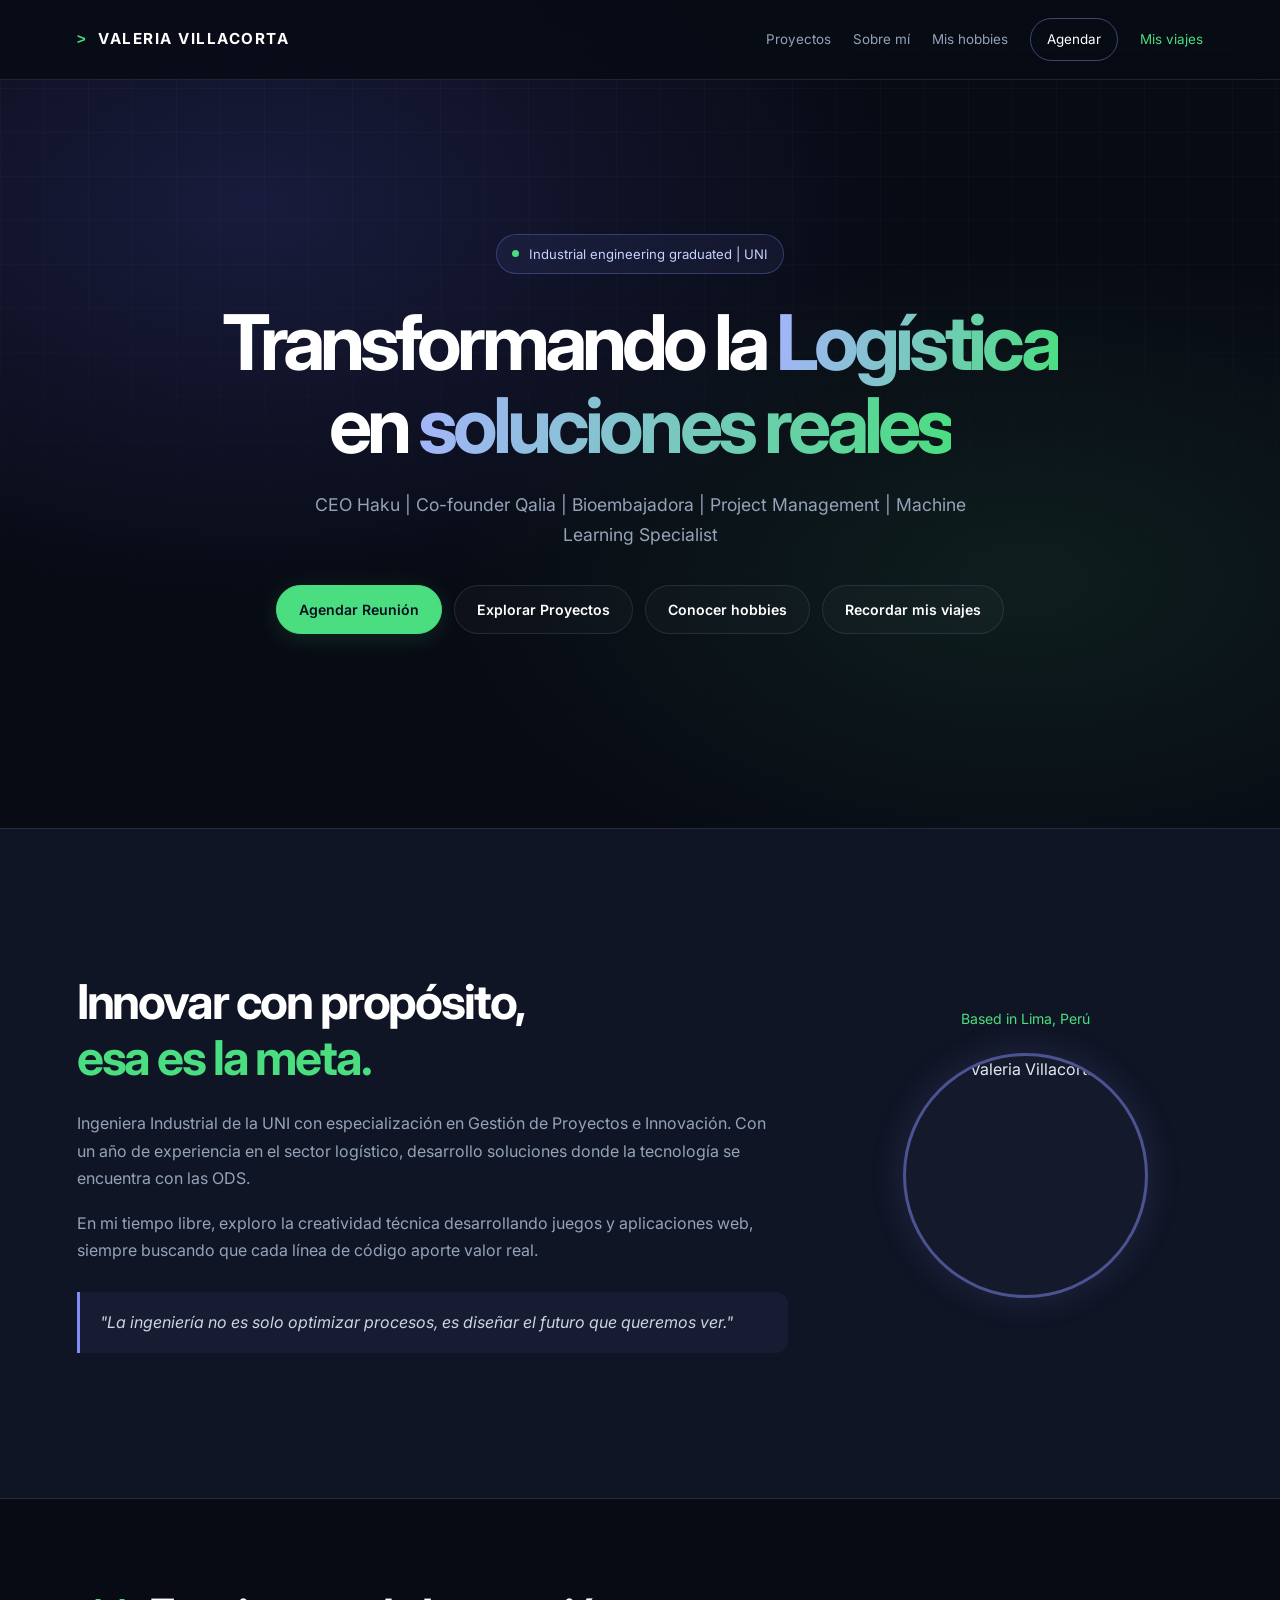
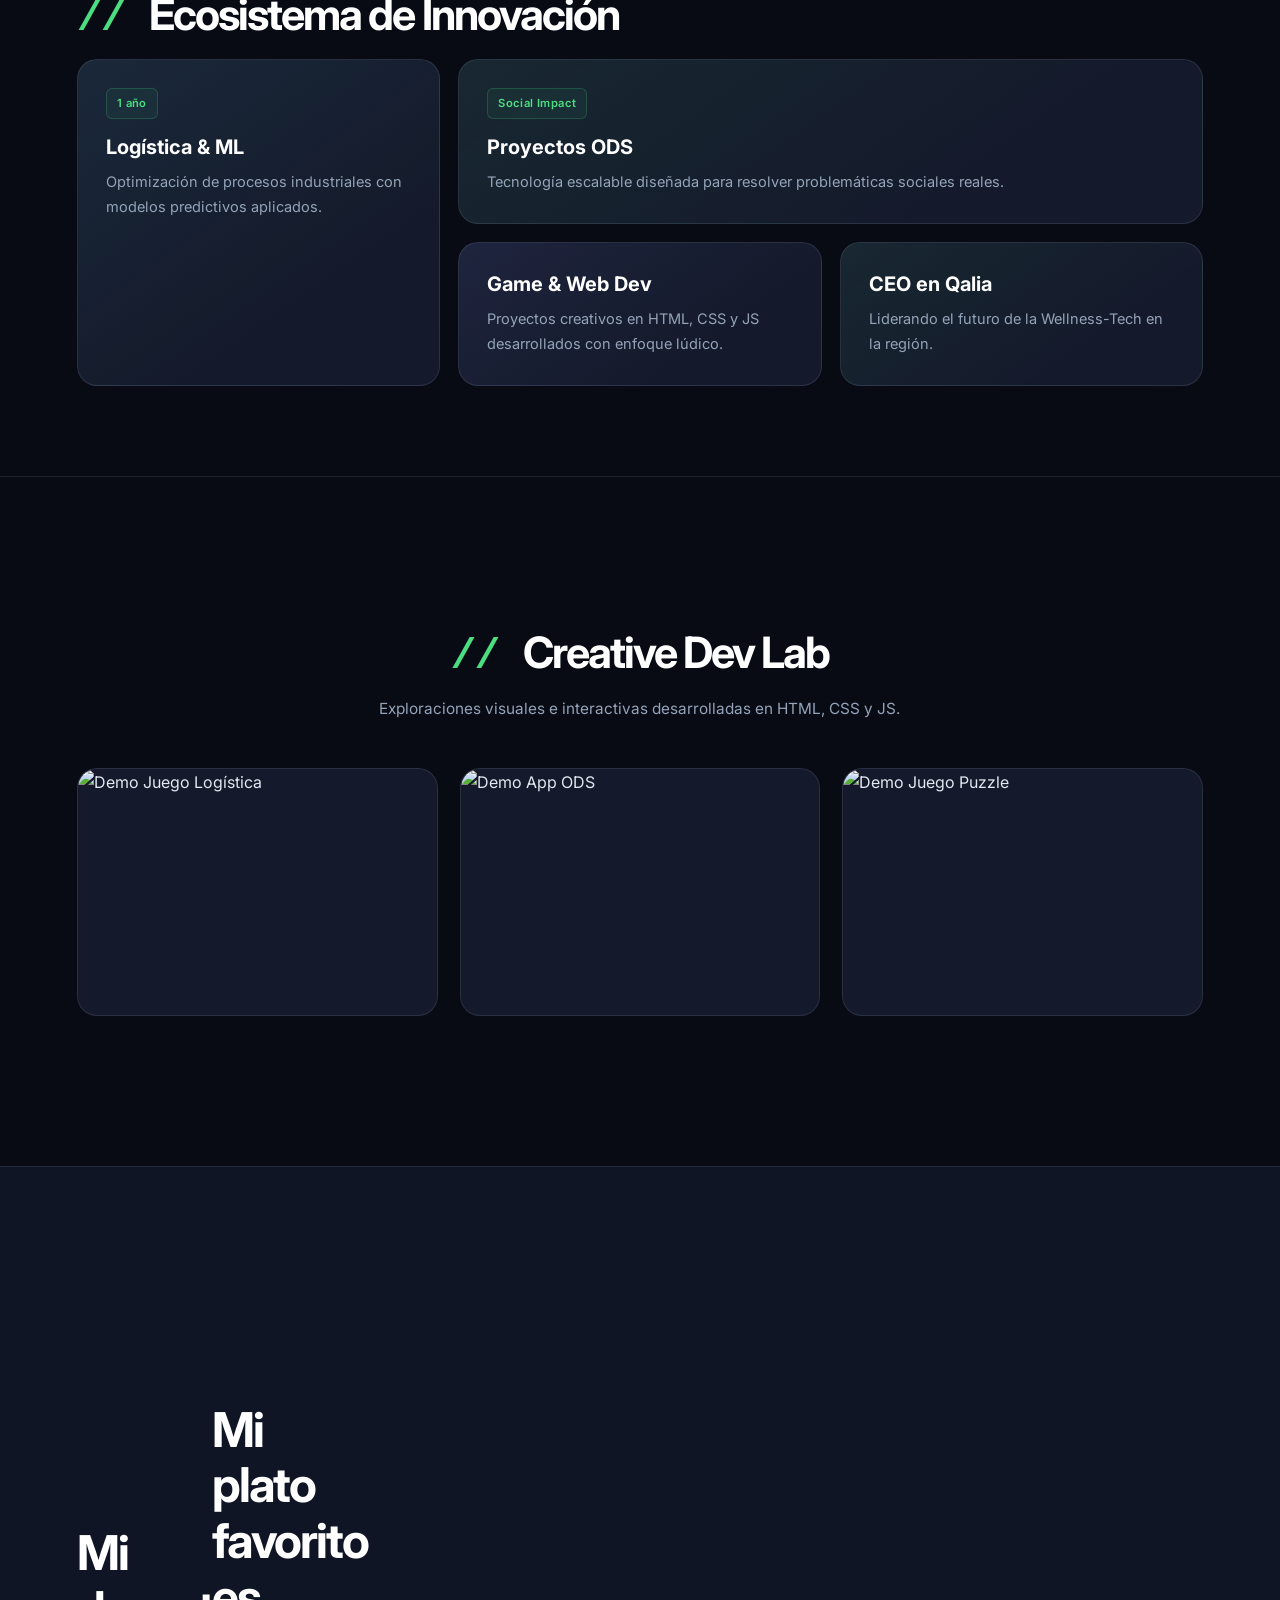
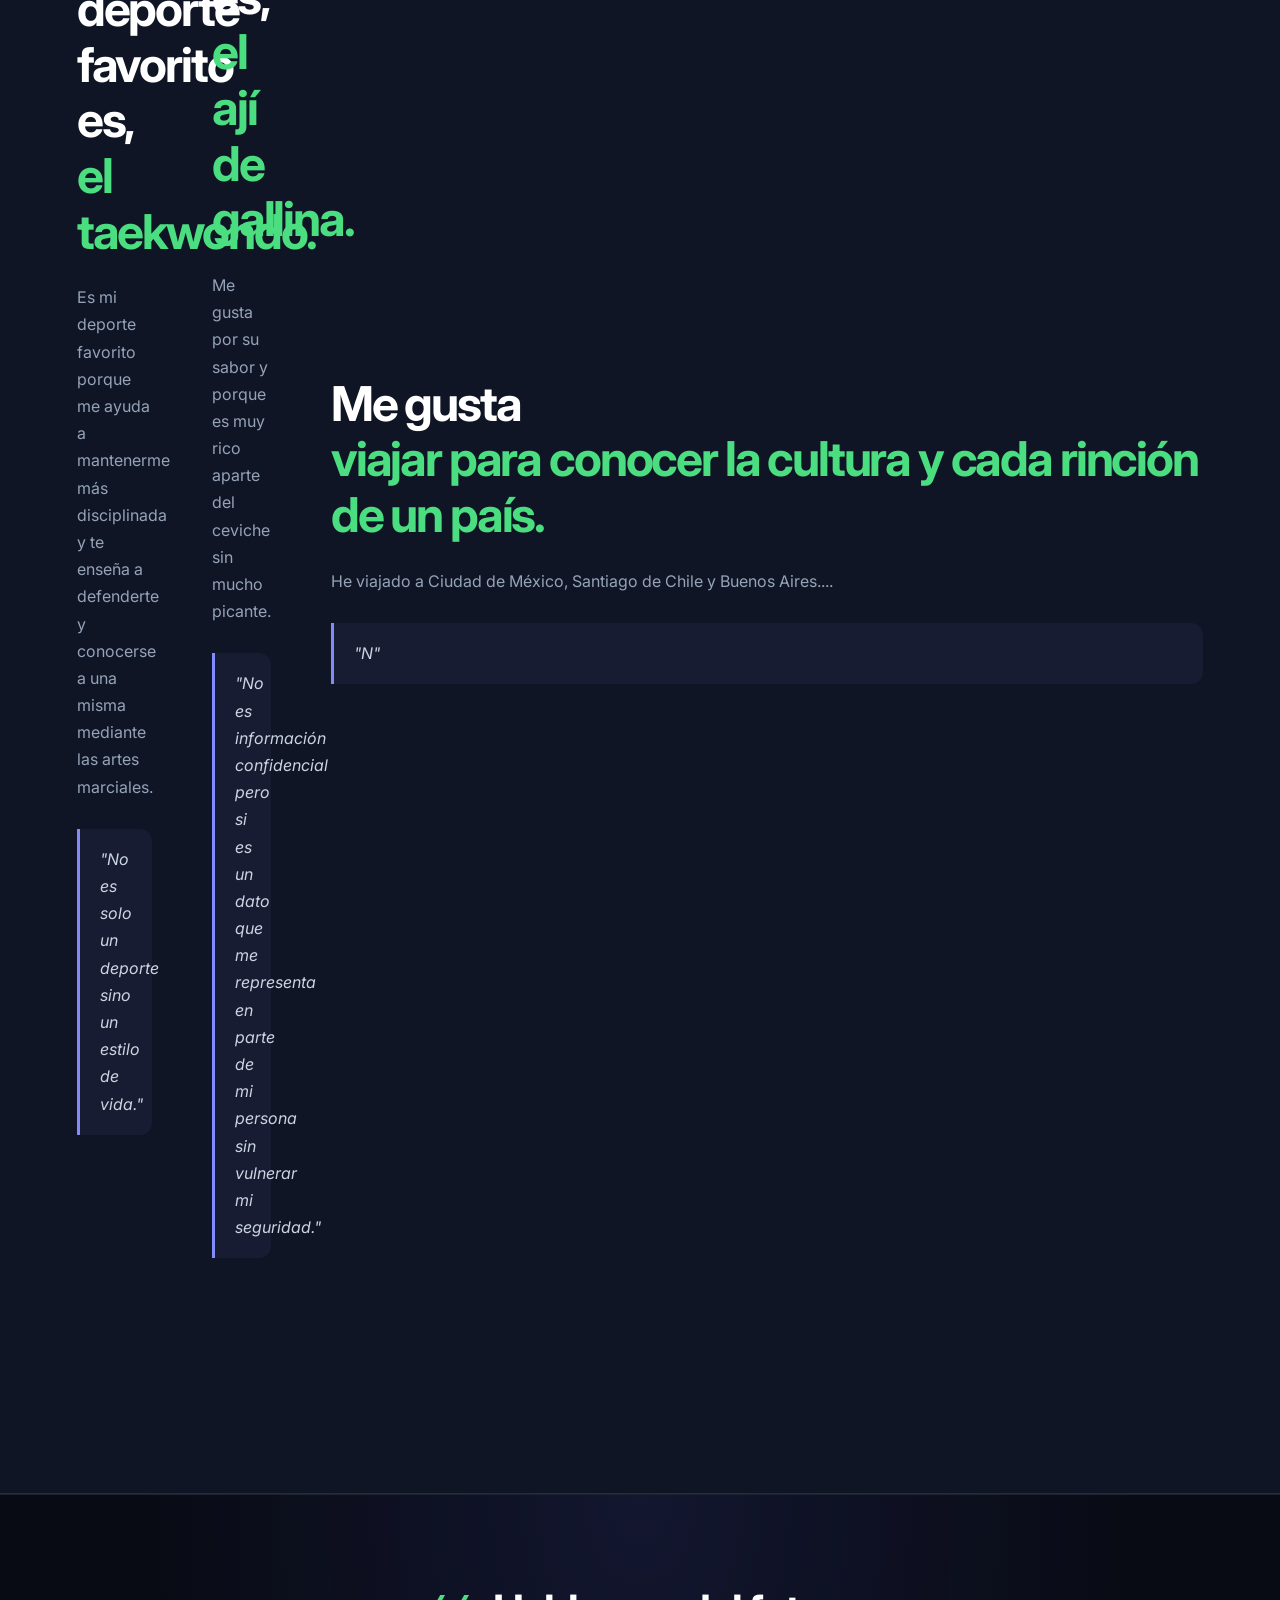
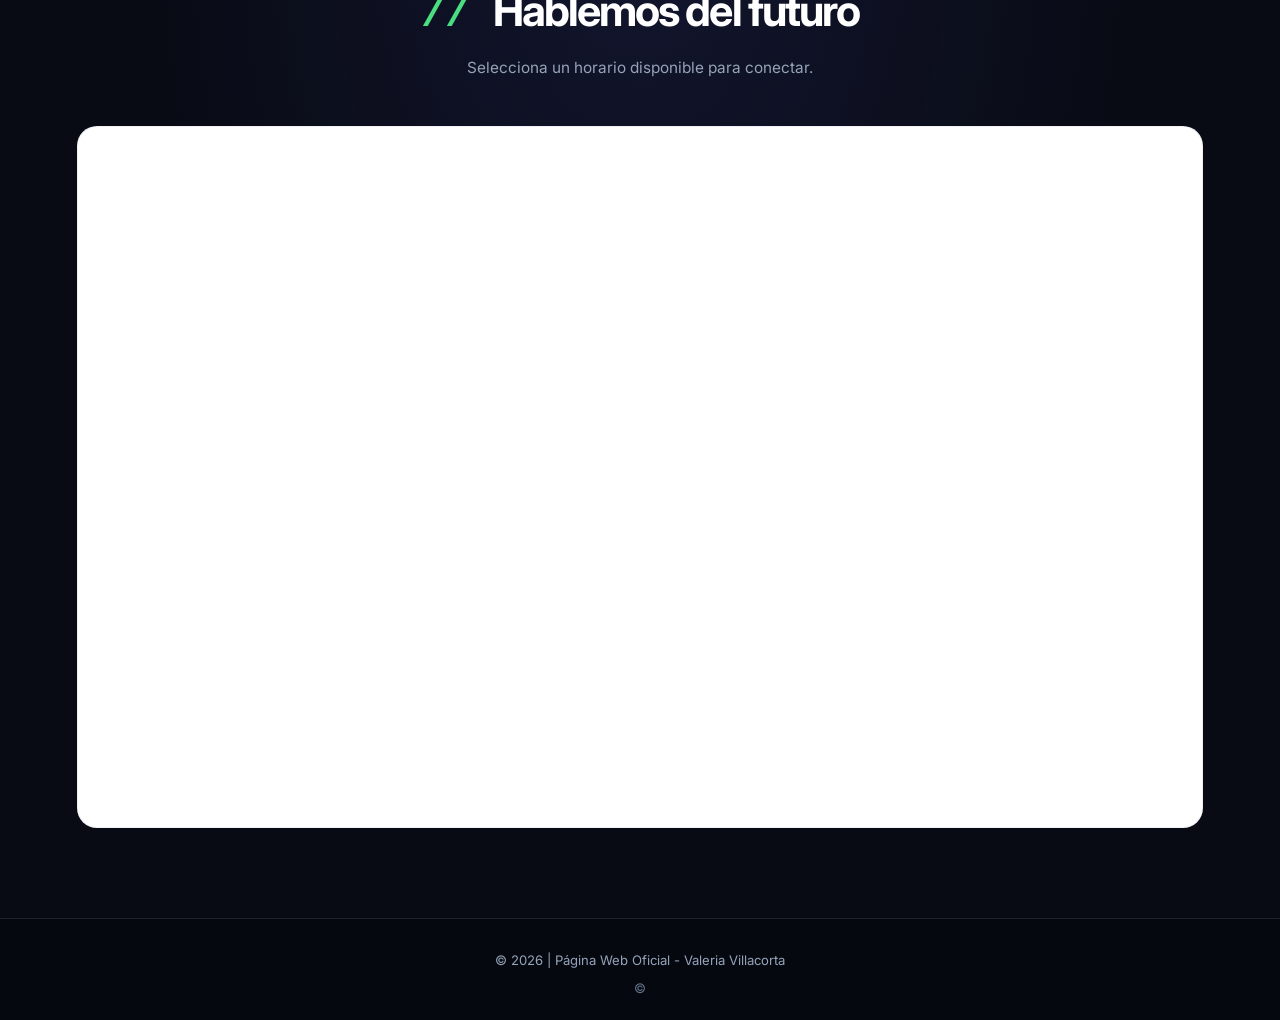
==== index.html @ 0e45ffcc "Update index.html" ====
<!DOCTYPE html>
<html lang="es">
<head>
    <meta charset="UTF-8">
    <meta name="viewport" content="width=device-width, initial-scale=1.0">
    <title>Valeria Villacorta | Innovación & Tech & Girl STEAM</title>
    <link rel="stylesheet" href="style.css">
    <link href="https://fonts.googleapis.com/css2?family=Inter:wght@300;400;600&family=Noto+Sans+KR:wght@300;500&display=swap" rel="stylesheet">
</head>
<body>

    <nav>
        <div class="logo">VALERIA VILLACORTA</div>
        <div class="nav-links">
            <a href="#proyectos">Proyectos</a>
            <a href="#sobre-mi">Sobre mí</a>
            <a href="mis-hobbies">Mis hobbies</a>
            <a href="#contacto" class="btn-sm">Agendar</a>
            <a href="mis-viajes" class="btn-mv">Mis viajes</a>
        </div>
    </nav>

<header class="hero">
    <div class="hero-content">
        <!-- El badge aparece primero -->
        <span class="badge reveal delay-1">Industrial engineering graduated | UNI</span>
        
        <!-- El título tiene un delay medio -->
        <h1 class="reveal delay-2">
            Transformando la <span class="highlight">Logística</span> en <span class="highlight">soluciones reales</span>
        </h1>
        
        <!-- Los subtítulos y botones aparecen al final -->
        <p class="reveal delay-3">CEO Haku | Co-founder Qalia | Bioembajadora | Project Management | Machine Learning Specialist</p>
        
        <div class="cta-group reveal delay-3">
            <a href="#contacto" class="btn-primary">Agendar Reunión</a>
            <a href="#proyectos" class="btn-secondary">Explorar Proyectos</a>
            <a href="#mis-hobbies" class="btn-tercery">Conocer hobbies</a>
            <a href="mis-viajes" class="btn-cuartery">Recordar mis viajes</a>
        </div>
    </div>
</header>

    <section id="sobre-mi" class="bio-section">
        <div class="container bio-flex">
            <div class="bio-text">
                <h2 class="section-title-alt">Innovar con propósito, <br><span>esa es la meta.</span></h2>
                <p>Ingeniera Industrial de la UNI con especialización en Gestión de Proyectos e Innovación. Con un año de experiencia en el sector logístico, desarrollo soluciones donde la tecnología se encuentra con las ODS.</p>
                <p>En mi tiempo libre, exploro la creatividad técnica desarrollando juegos y aplicaciones web, siempre buscando que cada línea de código aporte valor real.</p>
                <blockquote>"La ingeniería no es solo optimizar procesos, es diseñar el futuro que queremos ver."</blockquote>
            </div>
            <div class="bio-profile">
                <p class="location">Based in Lima, Perú</p>
                <div class="profile-frame">
                    <img src="assets/perfil-valeria.jpg" alt="Valeria Villacorta">
                </div>
            </div>
        </div>
    </section>

    <section id="proyectos" class="container">
        <h2 class="section-title">Ecosistema de Innovación</h2>
        <div class="bento-grid">
            <div class="bento-item tall logistica">
                <div class="tag">1 año</div>
                <h3>Logística & ML</h3>
                <p>Optimización de procesos industriales con modelos predictivos aplicados.</p>
            </div>
            <div class="bento-item wide ods">
                <div class="tag">Social Impact</div>
                <h3>Proyectos ODS</h3>
                <p>Tecnología escalable diseñada para resolver problemáticas sociales reales.</p>
            </div>
            <div class="bento-item dev">
                <h3>Game & Web Dev</h3>
                <p>Proyectos creativos en HTML, CSS y JS desarrollados con enfoque lúdico.</p>
            </div>
            <div class="bento-item qalia">
                <h3>CEO en Qalia</h3>
                <p>Liderando el futuro de la Wellness-Tech en la región.</p>
            </div>
        </div>
    </section>

    <section id="dev-gallery" class="gallery-section">
    <div class="container">
        <h2 class="section-title">Creative Dev Lab</h2>
        <p class="section-subtitle">Exploraciones visuales e interactivas desarrolladas en HTML, CSS y JS.</p>
        
        <div class="gallery-grid">
            
            <div class="gallery-item">
                <img src="assets/game-logistica.jpg" alt="Demo Juego Logística">
                <div class="gallery-overlay">
                    <div class="overlay-content">
                        <h4>Eco-Supply Chain Game</h4>
                        <p>Simulador de logística sostenible.</p>
                        <a href="#" class="btn-gallery">Probar Demo</a>
                    </div>
                </div>
            </div>

            <div class="gallery-item">
                <img src="assets/app-ods.jpg" alt="Demo App ODS">
                <div class="gallery-overlay">
                    <div class="overlay-content">
                        <h4>Impact Tracker App</h4>
                        <p>Visualización de métricas ODS.</p>
                        <a href="#" class="btn-gallery">Ver Código</a>
                    </div>
                </div>
            </div>

            <div class="gallery-item">
                <img src="assets/game-puzzle.jpg" alt="Demo Juego Puzzle">
                <div class="gallery-overlay">
                    <div class="overlay-content">
                        <h4>Pixel Wellness Puzzle</h4>
                        <p>Juego de bienestar mental.</p>
                        <a href="#" class="btn-gallery">Jugar</a>
                    </div>
                </div>
            </div>

        </div>
    </div>
</section>

    <section id="mis-hobbies" class="bio-section">
        <div class="container bio-flex">
            <div class="bio-text">
                <h2 class="section-title-alt">Mi deporte favorito es, <br><span>el taekwondo.</span></h2>
                <p>Es mi deporte favorito porque me ayuda a mantenerme más disciplinada y te enseña a defenderte y conocerse a una misma mediante las artes marciales.</p>
                <blockquote>"No es solo un deporte sino un estilo de vida."</blockquote>
            </div>

        <div class="container bio-flex">
            <div class="bio-text">
                <h3 class="section-title-alt">Mi plato favorito es, <br><span>el ají de gallina.</span></h3>
                <p>Me gusta por su sabor y porque es muy rico aparte del ceviche sin mucho picante.</p>
                <blockquote>"No es información confidencial pero si es un dato que me representa en parte de mi persona sin vulnerar mi seguridad."</blockquote>
            </div>
        
        <div class="container bio-flex">
            <div class="bio-text">
                <h3 class="section-title-alt">Me gusta <br><span>viajar para conocer la cultura y cada rinción de un país.</span></h3>
                <p>He viajado a Ciudad de México, Santiago de Chile y Buenos Aires....</p>
                <blockquote>"N"</blockquote>
            </div>

    </section>

<section id="contacto" class="booking">
    <div class="container">
        <h2 class="section-title">Hablemos del futuro</h2>
        <p class="section-subtitle">Selecciona un horario disponible para conectar.</p>
        
        <!-- Contenedor del Widget con carga optimizada -->
        <div id="calendly-container">
            <div class="calendly-inline-widget" 
                 data-url="https://calendly.com/valeria-villacorta04/" 
                 style="min-width:320px; height:700px;">
            </div>
        </div>

        <!-- Script de Calendly cargado de forma asíncrona -->
        <script type="text/javascript" src="https://assets.calendly.com/assets/external/widget.js" async></script>
    </div>
</section>

    <footer>
        <p>&copy; 2026 | Página Web Oficial - Valeria Villacorta</p>
        <p>&copy; </p>
    </footer>

</body>
</html>
---- style.css ----
/* =========================================
   VALERIA VILLACORTA — DEVELOPER PORTFOLIO
   Hacker aesthetic · AI · Innovation · Impact
========================================= */

:root {
    color-scheme: dark;

    --primary: #818cf8;
    --primary-dark: #6366f1;
    --accent: #4ade80;
    --cyan: #67e8f9;

    --dark: #080b14;
    --dark-soft: #101525;
    --surface: #141a2b;
    --surface-hover: #1a2238;

    --light: #f8fafc;
    --text: #e2e8f0;
    --text-sub: #94a3b8;
    --border: rgba(148, 163, 184, 0.16);

    --gradient: linear-gradient(135deg, #818cf8, #4ade80);
    --glow: 0 0 35px rgba(129, 140, 248, 0.15);

    --radius: 20px;
    --radius-sm: 12px;
    --container: 1200px;

    --transition: 250ms ease;
}

/* RESET */

* {
    margin: 0;
    padding: 0;
    box-sizing: border-box;
}

html {
    scroll-behavior: smooth;
    scroll-padding-top: 90px;
}

body {
    font-family: 'Inter', sans-serif;
    background: var(--dark);
    color: var(--text);
    line-height: 1.7;
    overflow-x: hidden;
    -webkit-font-smoothing: antialiased;
}

body::selection {
    background: var(--primary);
    color: white;
}

img {
    display: block;
    max-width: 100%;
}

a {
    color: inherit;
}

button,
a {
    -webkit-tap-highlight-color: transparent;
}

a:focus-visible,
button:focus-visible {
    outline: 2px solid var(--accent);
    outline-offset: 5px;
}

.container {
    width: min(88%, var(--container));
    margin-inline: auto;
    padding-block: 90px;
}

/* ANIMATIONS */

@keyframes fadeInUp {
    from {
        opacity: 0;
        transform: translateY(24px);
    }
    to {
        opacity: 1;
        transform: translateY(0);
    }
}

@keyframes pulseGlow {
    0%, 100% {
        box-shadow: 0 0 0 rgba(74, 222, 128, 0);
    }
    50% {
        box-shadow: 0 0 18px rgba(74, 222, 128, 0.16);
    }
}

@keyframes float {
    0%, 100% {
        transform: translateY(0);
    }
    50% {
        transform: translateY(-8px);
    }
}

.reveal {
    animation: fadeInUp 800ms cubic-bezier(.2, .7, .2, 1) both;
}

.delay-1 { animation-delay: 150ms; }
.delay-2 { animation-delay: 300ms; }
.delay-3 { animation-delay: 450ms; }
.delay-4 { animation-delay: 600ms; }

/* NAVIGATION */

nav {
    position: fixed;
    inset: 0 0 auto;
    z-index: 1000;

    display: flex;
    justify-content: space-between;
    align-items: center;
    gap: 24px;

    padding: 18px 6%;
    background: rgba(8, 11, 20, 0.82);
    border-bottom: 1px solid var(--border);
    backdrop-filter: blur(18px);
    -webkit-backdrop-filter: blur(18px);
}

.logo {
    color: white;
    font-size: 0.95rem;
    font-weight: 700;
    letter-spacing: 1.5px;
    white-space: nowrap;
}

.logo::before {
    content: "> ";
    color: var(--accent);
    font-family: monospace;
}

.nav-links {
    display: flex;
    align-items: center;
    flex-wrap: wrap;
    gap: 22px;
}

.nav-links a {
    color: var(--text-sub);
    font-size: 0.84rem;
    text-decoration: none;
    transition: color var(--transition);
}

.nav-links a:hover {
    color: var(--accent);
}

.nav-links .btn-sm {
    padding: 9px 16px;
    border: 1px solid rgba(129, 140, 248, 0.45);
    border-radius: 999px;
    color: white;
}

.nav-links .btn-sm:hover {
    background: rgba(129, 140, 248, 0.12);
}

.nav-links .btn-mv {
    color: var(--accent);
}

/* HERO */

.hero {
    position: relative;
    isolation: isolate;
    min-height: 92vh;

    display: flex;
    align-items: center;
    justify-content: center;

    padding: 130px 7% 90px;
    text-align: center;
    color: white;

    background:
        radial-gradient(ellipse at 20% 25%,
            rgba(99, 102, 241, 0.18), transparent 45%),
        radial-gradient(ellipse at 80% 70%,
            rgba(74, 222, 128, 0.09), transparent 40%),
        var(--dark);
}

.hero::before {
    content: "";
    position: absolute;
    inset: 0;
    z-index: -1;
    pointer-events: none;

    background-image:
        linear-gradient(rgba(148, 163, 184, 0.045) 1px, transparent 1px),
        linear-gradient(90deg, rgba(148, 163, 184, 0.045) 1px, transparent 1px);

    background-size: 44px 44px;
    mask-image: linear-gradient(to bottom, black, transparent 90%);
}

.hero-content {
    width: min(100%, 900px);
}

.badge {
    display: inline-flex;
    align-items: center;
    gap: 10px;

    padding: 8px 15px;
    border: 1px solid rgba(129, 140, 248, 0.3);
    border-radius: 999px;

    background: rgba(129, 140, 248, 0.08);
    color: #c7d2fe;
    font-size: 0.82rem;
    backdrop-filter: blur(12px);
}

.badge::before {
    content: "";
    width: 7px;
    height: 7px;
    flex: 0 0 7px;
    border-radius: 50%;
    background: var(--accent);
    animation: pulseGlow 2s infinite;
}

.hero h1 {
    max-width: 850px;
    margin: 28px auto 22px;

    font-size: clamp(2.6rem, 6vw, 5rem);
    font-weight: 700;
    line-height: 1.08;
    letter-spacing: -0.065em;
}

.highlight {
    color: var(--primary);
    background: linear-gradient(100deg, #a5b4fc, #4ade80);
    background-clip: text;
    -webkit-background-clip: text;
    -webkit-text-fill-color: transparent;
}

.hero p {
    max-width: 720px;
    margin: 0 auto;
    color: var(--text-sub);
    font-size: clamp(0.95rem, 2vw, 1.1rem);
}

/* BUTTONS */

.cta-group {
    display: flex;
    flex-wrap: wrap;
    justify-content: center;
    gap: 12px;
    margin-top: 35px;
}

.btn-primary,
.btn-secondary,
.btn-tercery,
.btn-cuartery,
.btn-gallery {
    display: inline-flex;
    justify-content: center;
    align-items: center;
    gap: 8px;

    min-height: 46px;
    padding: 12px 22px;

    border-radius: 999px;
    font-family: inherit;
    font-size: 0.88rem;
    font-weight: 600;
    text-decoration: none;

    transition:
        transform var(--transition),
        background var(--transition),
        border-color var(--transition),
        box-shadow var(--transition);
}

.btn-primary {
    color: #0b1020;
    background: var(--accent);
    border: 1px solid var(--accent);
    box-shadow: 0 5px 24px rgba(74, 222, 128, 0.14);
}

.btn-primary:hover {
    transform: translateY(-3px);
    box-shadow: 0 8px 30px rgba(74, 222, 128, 0.25);
}

.btn-secondary,
.btn-tercery,
.btn-cuartery {
    color: white;
    background: rgba(255, 255, 255, 0.025);
    border: 1px solid var(--border);
}

.btn-secondary:hover,
.btn-tercery:hover,
.btn-cuartery:hover {
    transform: translateY(-3px);
    border-color: var(--primary);
    background: rgba(129, 140, 248, 0.09);
}

.btn-tercery,
.btn-cuartery {
    margin-left: 0;
}

/* SECTION HEADINGS */

.section-title {
    margin-bottom: 14px;
    color: white;
    font-size: clamp(1.8rem, 4vw, 2.7rem);
    font-weight: 700;
    line-height: 1.2;
    letter-spacing: -0.045em;
}

.section-title::before {
    content: "// ";
    color: var(--accent);
    font-family: monospace;
}

.section-subtitle {
    max-width: 680px;
    margin: 0 auto 45px;
    color: var(--text-sub);
    text-align: center;
    font-size: 0.96rem;
    font-weight: 400;
}

#projects > .section-title {
    text-align: center;
}

#projects > .section-title::before {
    content: "";
}

/* ABOUT */

.bio-section {
    padding: 55px 0;
    background: var(--dark-soft);
    border-block: 1px solid var(--border);
}

.bio-flex {
    display: flex;
    align-items: center;
    gap: 60px;
}

.bio-text {
    flex: 2;
    min-width: 0;
}

.bio-profile {
    flex: 1;
    min-width: 220px;
    text-align: center;
}

.section-title-alt {
    margin-bottom: 25px;
    color: white;
    font-size: clamp(2rem, 4vw, 3rem);
    line-height: 1.16;
    letter-spacing: -0.045em;
}

.section-title-alt span {
    color: var(--accent);
}

.bio-text p {
    margin-bottom: 18px;
    color: var(--text-sub);
}

.bio-text blockquote {
    margin-top: 28px;
    padding: 17px 20px;
    border-left: 3px solid var(--primary);
    background: rgba(129, 140, 248, 0.06);
    border-radius: 0 var(--radius-sm) var(--radius-sm) 0;
    color: #cbd5e1;
    font-style: italic;
}

.location {
    color: var(--accent);
    font-size: 0.88rem;
}

.profile-frame {
    width: 245px;
    aspect-ratio: 1;
    margin: 22px auto;
    overflow: hidden;

    border: 3px solid rgba(129, 140, 248, 0.5);
    border-radius: 50%;
    background: var(--surface);
    box-shadow: var(--glow);
}

.profile-frame img {
    width: 100%;
    height: 100%;
    object-fit: cover;
}

/* BENTO GRID */

.bento-grid {
    display: grid;
    grid-template-columns: repeat(3, minmax(0, 1fr));
    gap: 18px;
}

.bento-item {
    position: relative;
    min-width: 0;
    overflow: hidden;

    padding: 28px;
    border: 1px solid var(--border);
    border-radius: var(--radius);

    background:
        linear-gradient(145deg,
            rgba(255, 255, 255, 0.035), transparent 75%),
        var(--surface);

    transition:
        transform var(--transition),
        border-color var(--transition),
        background var(--transition),
        box-shadow var(--transition);
}

.bento-item:hover {
    transform: translateY(-5px);
    border-color: rgba(129, 140, 248, 0.45);
    background-color: var(--surface-hover);
    box-shadow: var(--glow);
}

.bento-item h3 {
    margin-bottom: 10px;
    color: white;
    font-size: 1.25rem;
    line-height: 1.3;
}

.bento-item p {
    color: var(--text-sub);
    font-size: 0.91rem;
}

.bento-item .tag {
    display: inline-flex;
    margin-bottom: 15px;
    padding: 5px 10px;

    border: 1px solid rgba(74, 222, 128, 0.2);
    border-radius: 6px;
    background: rgba(74, 222, 128, 0.06);

    color: var(--accent);
    font-size: 0.7rem;
    font-weight: 600;
    letter-spacing: 0.035em;
}

.tall {
    grid-row: span 2;
}

.wide {
    grid-column: span 2;
}

/* Optional project-specific accents */

.logistica {
    background-image: linear-gradient(
        145deg, rgba(103, 232, 249, 0.07), transparent 70%
    );
}

.ods {
    background-image: linear-gradient(
        145deg, rgba(74, 222, 128, 0.07), transparent 70%
    );
}

.dev {
    background-image: linear-gradient(
        145deg, rgba(129, 140, 248, 0.09), transparent 70%
    );
}

.qalia {
    background-image: linear-gradient(
        145deg, rgba(74, 222, 128, 0.07), transparent 70%
    );
}

.haku {
    background-image: linear-gradient(
        145deg, rgba(103, 232, 249, 0.07), transparent 70%
    );
}

.safezones {
    background-image: linear-gradient(
        145deg, rgba(251, 191, 36, 0.06), transparent 70%
    );
}

/* CREATIVE DEV LAB */

.gallery-section {
    padding: 60px 0;
    background: var(--dark);
    border-top: 1px solid var(--border);
}

.gallery-section .section-title,
.gallery-section .section-subtitle {
    text-align: center;
}

.gallery-grid {
    display: grid;
    grid-template-columns: repeat(3, minmax(0, 1fr));
    gap: 22px;
}

.gallery-item {
    position: relative;
    overflow: hidden;
    isolation: isolate;
    aspect-ratio: 16 / 11;

    border: 1px solid var(--border);
    border-radius: var(--radius);
    background: var(--surface);

    transition:
        transform 350ms ease,
        border-color 350ms ease,
        box-shadow 350ms ease;
}

.gallery-item:hover {
    transform: translateY(-5px);
    border-color: rgba(129, 140, 248, 0.45);
    box-shadow: var(--glow);
}

.gallery-item img {
    width: 100%;
    height: 100%;
    object-fit: cover;
    transition: transform 500ms ease;
}

.gallery-item:hover img {
    transform: scale(1.06);
}

.gallery-overlay {
    position: absolute;
    inset: 0;
    display: flex;
    align-items: center;
    justify-content: center;

    padding: 24px;
    background: rgba(8, 11, 20, 0.91);
    text-align: center;

    opacity: 0;
    transition: opacity 300ms ease;
}

.gallery-item:hover .gallery-overlay,
.gallery-item:focus-within .gallery-overlay {
    opacity: 1;
}

.overlay-content h4 {
    margin-bottom: 9px;
    color: white;
    font-size: 1.2rem;
}

.overlay-content p {
    margin-bottom: 18px;
    color: var(--text-sub);
    font-size: 0.9rem;
}

.btn-gallery {
    min-height: 38px;
    padding: 8px 16px;
    border: 1px solid rgba(129, 140, 248, 0.55);
    color: white;
    font-size: 0.8rem;
}

.btn-gallery:hover {
    background: rgba(129, 140, 248, 0.16);
    border-color: var(--primary);
}

/* HOBBIES */

#hobbies {
    background: var(--dark-soft);
}

#hobbies .container {
    display: grid;
    gap: 25px;
}

#hobbies .bio-flex {
    padding: 28px;
    border: 1px solid var(--border);
    border-radius: var(--radius);
    background: rgba(255, 255, 255, 0.018);
}

#hobbies .bio-text {
    flex: 1;
}

#hobbies .section-title-alt {
    margin-bottom: 18px;
}

/* CONTACT / CALENDLY */

.booking {
    background:
        radial-gradient(ellipse at 50% 0%,
            rgba(99, 102, 241, 0.12), transparent 55%),
        var(--dark);
    border-top: 1px solid var(--border);
}

.booking .section-title,
.booking .section-subtitle {
    text-align: center;
}

#calendly-container {
    max-width: 100%;
    overflow: hidden;
    border: 1px solid var(--border);
    border-radius: var(--radius);
    background: white;
}

.calendly-inline-widget {
    min-width: 320px;
    height: 700px;
}

/* FOOTER */

footer {
    padding: 30px 6%;
    border-top: 1px solid var(--border);
    background: #060810;
    text-align: center;
}

footer p {
    color: var(--text-sub);
    font-size: 0.82rem;
}

footer p + p {
    margin-top: 5px;
    color: #64748b;
}

/* RESPONSIVE TABLET */

@media (max-width: 900px) {
    .container {
        width: 90%;
        padding-block: 65px;
    }

    nav {
        padding-inline: 5%;
    }

    .nav-links {
        gap: 13px;
    }

    .nav-links a {
        font-size: 0.78rem;
    }

    .bio-flex {
        gap: 30px;
    }

    .bento-grid {
        grid-template-columns: repeat(2, minmax(0, 1fr));
    }

    .gallery-grid {
        grid-template-columns: repeat(2, minmax(0, 1fr));
    }

    .tall {
        grid-row: auto;
    }

    .wide {
        grid-column: span 2;
    }
}

/* RESPONSIVE MOBILE */

@media (max-width: 600px) {
    html {
        scroll-padding-top: 120px;
    }

    nav {
        position: sticky;
        flex-direction: column;
        gap: 12px;
        padding: 15px 5%;
    }

    .logo {
        font-size: 0.85rem;
    }

    .nav-links {
        justify-content: center;
        gap: 10px 15px;
    }

    .nav-links a {
        margin: 0;
        font-size: 0.76rem;
    }

    .hero {
        min-height: 80vh;
        padding: 80px 6%;
    }

    .hero h1 {
        font-size: clamp(2.4rem, 11vw, 3.6rem);
        letter-spacing: -0.055em;
    }

    .hero p {
        font-size: 0.92rem;
    }

    .badge {
        max-width: 100%;
        font-size: 0.72rem;
    }

    .cta-group {
        flex-direction: column;
        align-items: stretch;
        width: min(100%, 320px);
        margin-inline: auto;
    }

    .btn-primary,
    .btn-secondary,
    .btn-tercery,
    .btn-cuartery {
        width: 100%;
        margin: 0;
    }

    .bio-section {
        padding: 35px 0;
    }

    .bio-flex {
        flex-direction: column-reverse;
        gap: 25px;
        align-items: stretch;
    }

    .bio-profile {
        min-width: 0;
    }

    .profile-frame {
        width: 190px;
    }

    .section-title-alt {
        font-size: 2.15rem;
    }

    .bento-grid,
    .gallery-grid {
        grid-template-columns: 1fr;
    }

    .wide {
        grid-column: auto;
    }

    .bento-item {
        padding: 23px;
    }

    #hobbies .bio-flex {
        padding: 22px;
    }

    .gallery-overlay {
        opacity: 1;
        align-items: flex-end;
        background: linear-gradient(
            to top,
            rgba(8, 11, 20, 0.97),
            rgba(8, 11, 20, 0.05) 100%
        );
    }

    .overlay-content {
        width: 100%;
        text-align: left;
    }

    .gallery-item {
        aspect-ratio: 16 / 12;
    }

    .calendly-inline-widget {
        height: 720px;
    }
}

/* ACCESSIBILITY: REDUCED MOTION */

@media (prefers-reduced-motion: reduce) {
    *,
    *::before,
    *::after {
        scroll-behavior: auto !important;
        animation-duration: 0.01ms !important;
        animation-iteration-count: 1 !important;
        transition-duration: 0.01ms !important;
    }

    .reveal {
        opacity: 1;
        transform: none;
    }
}
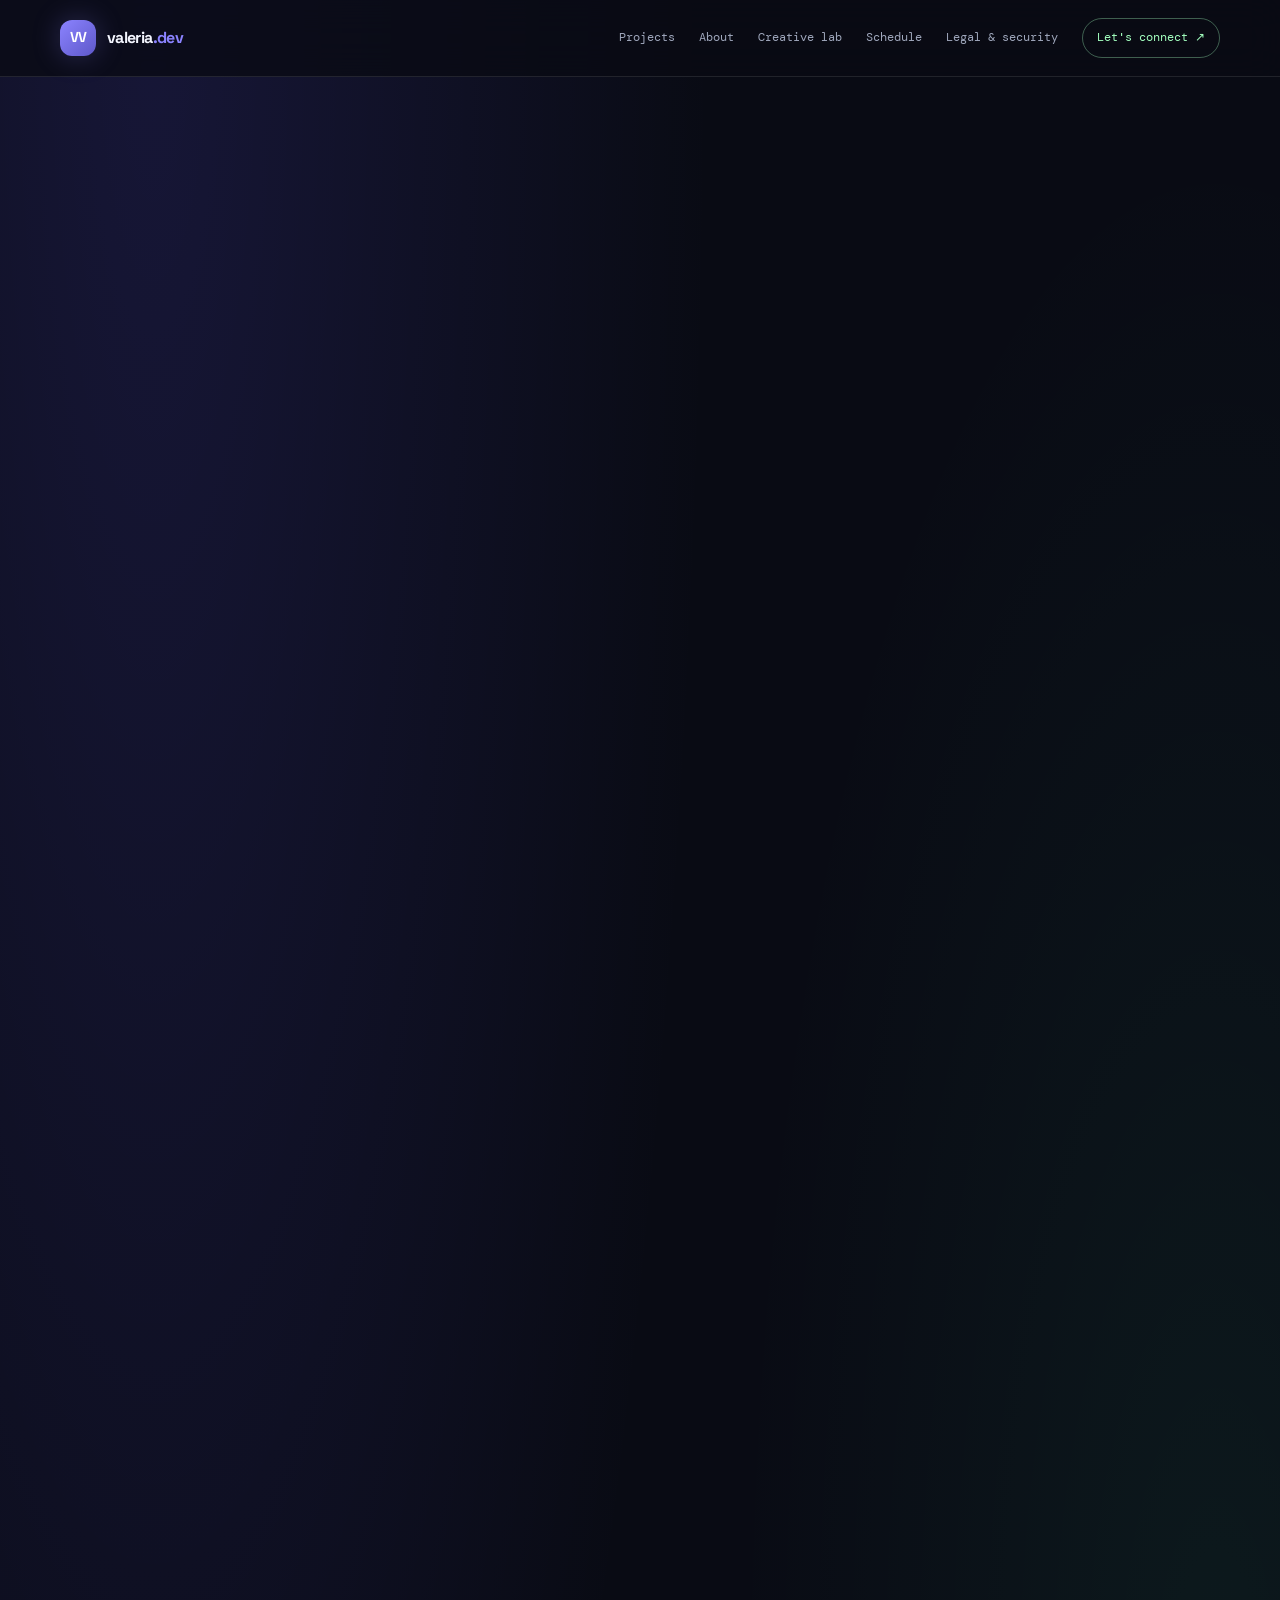
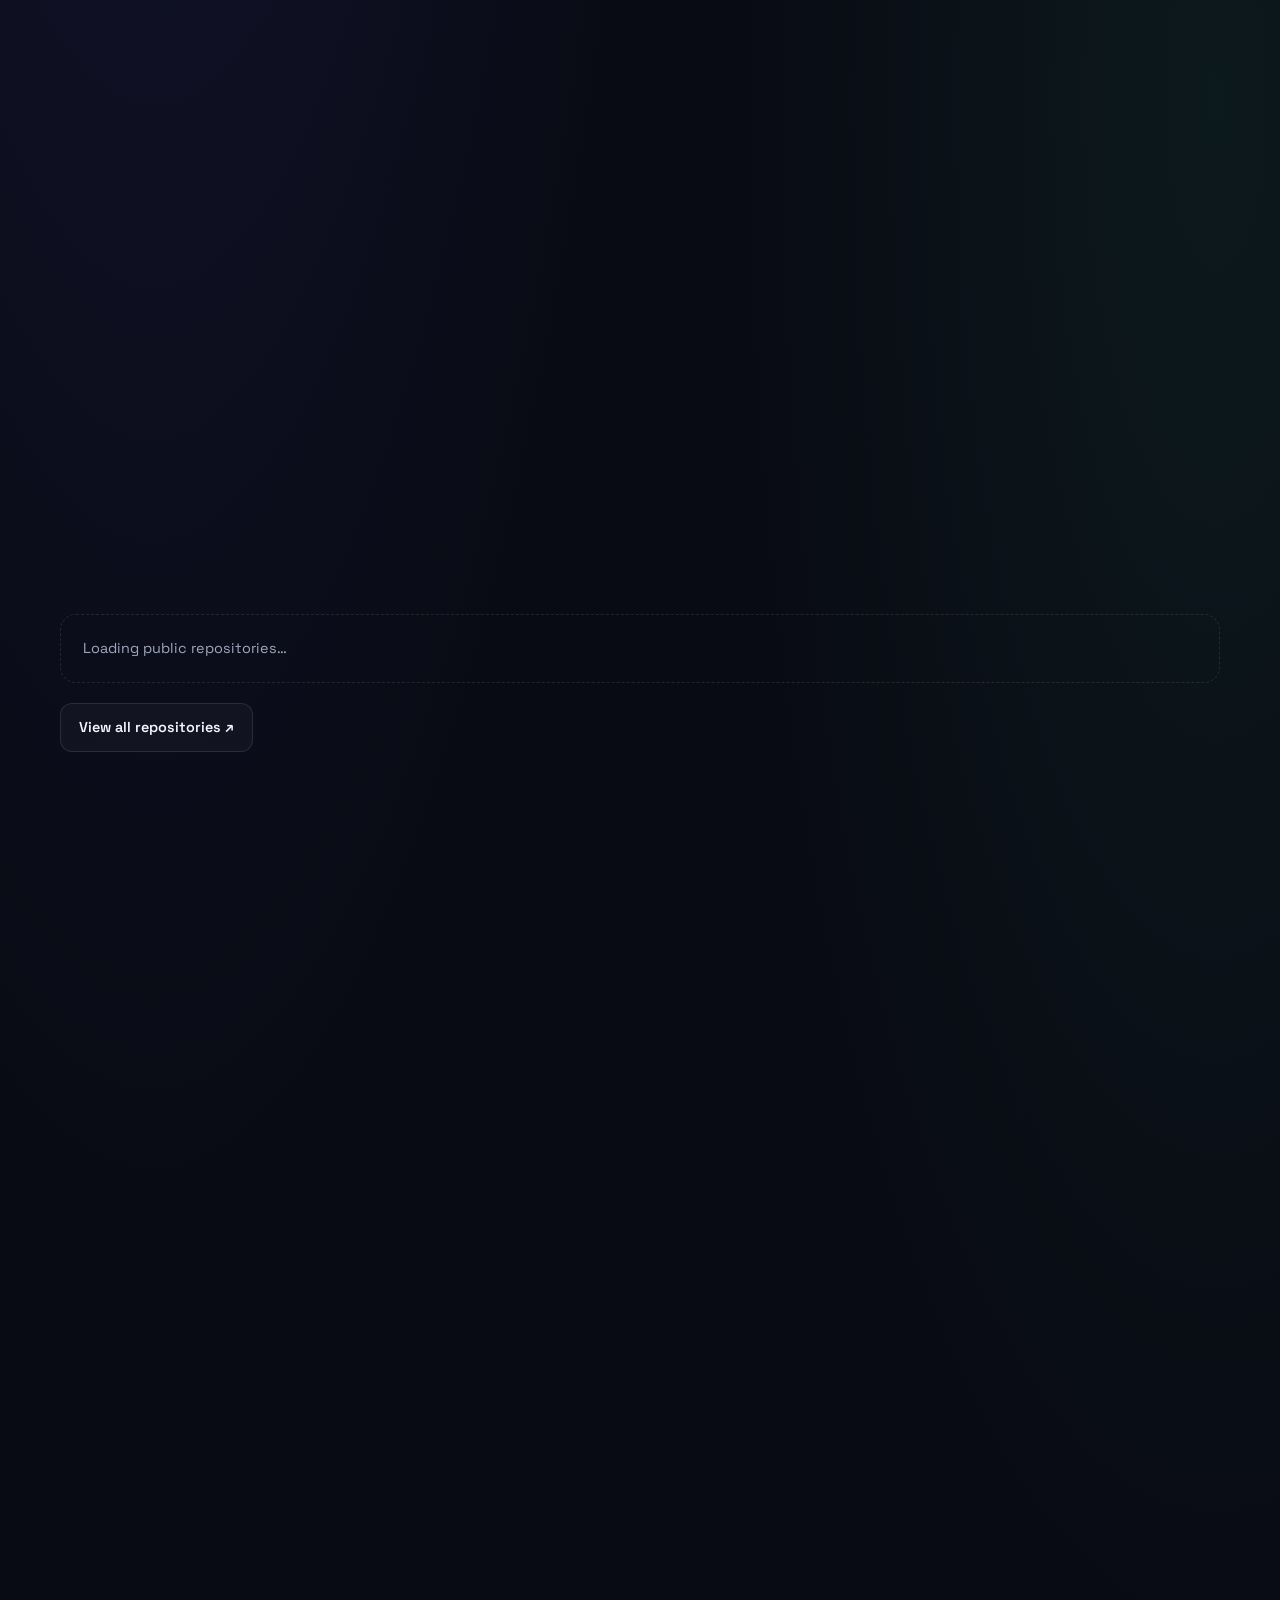
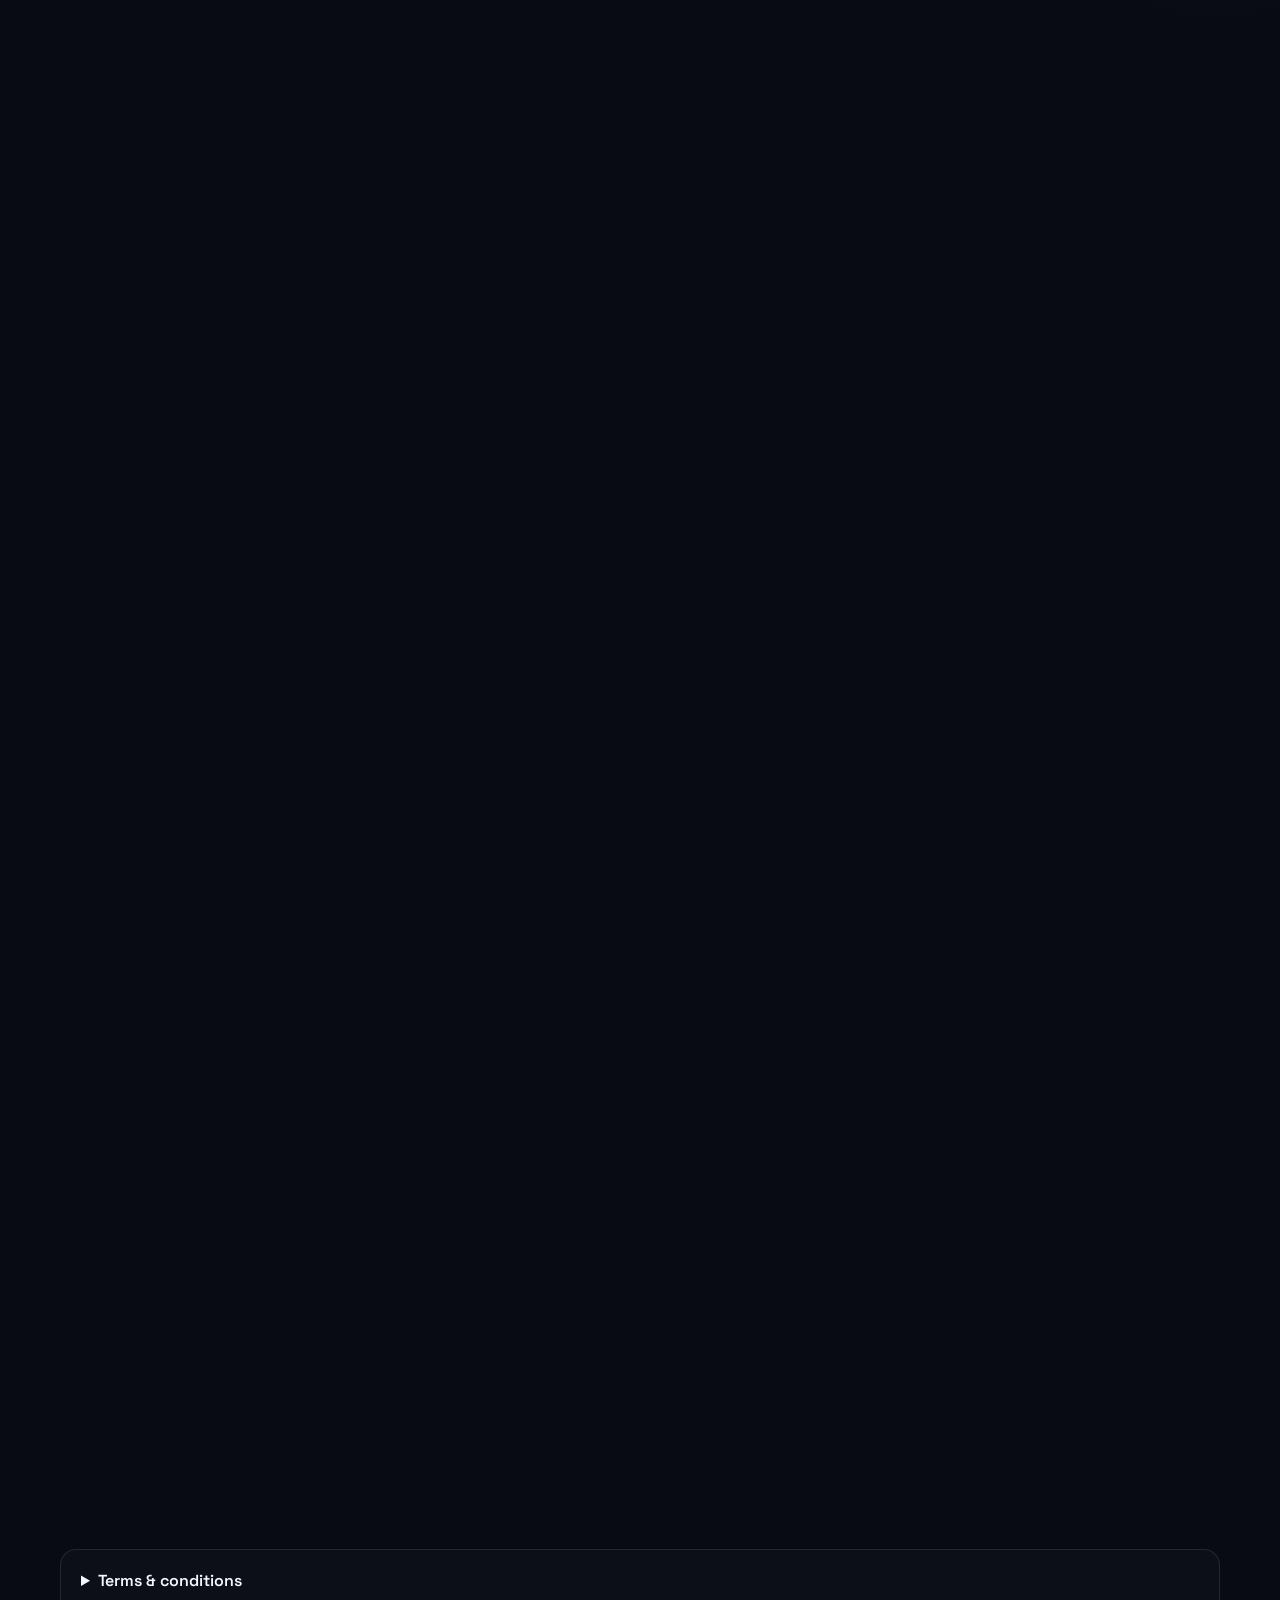
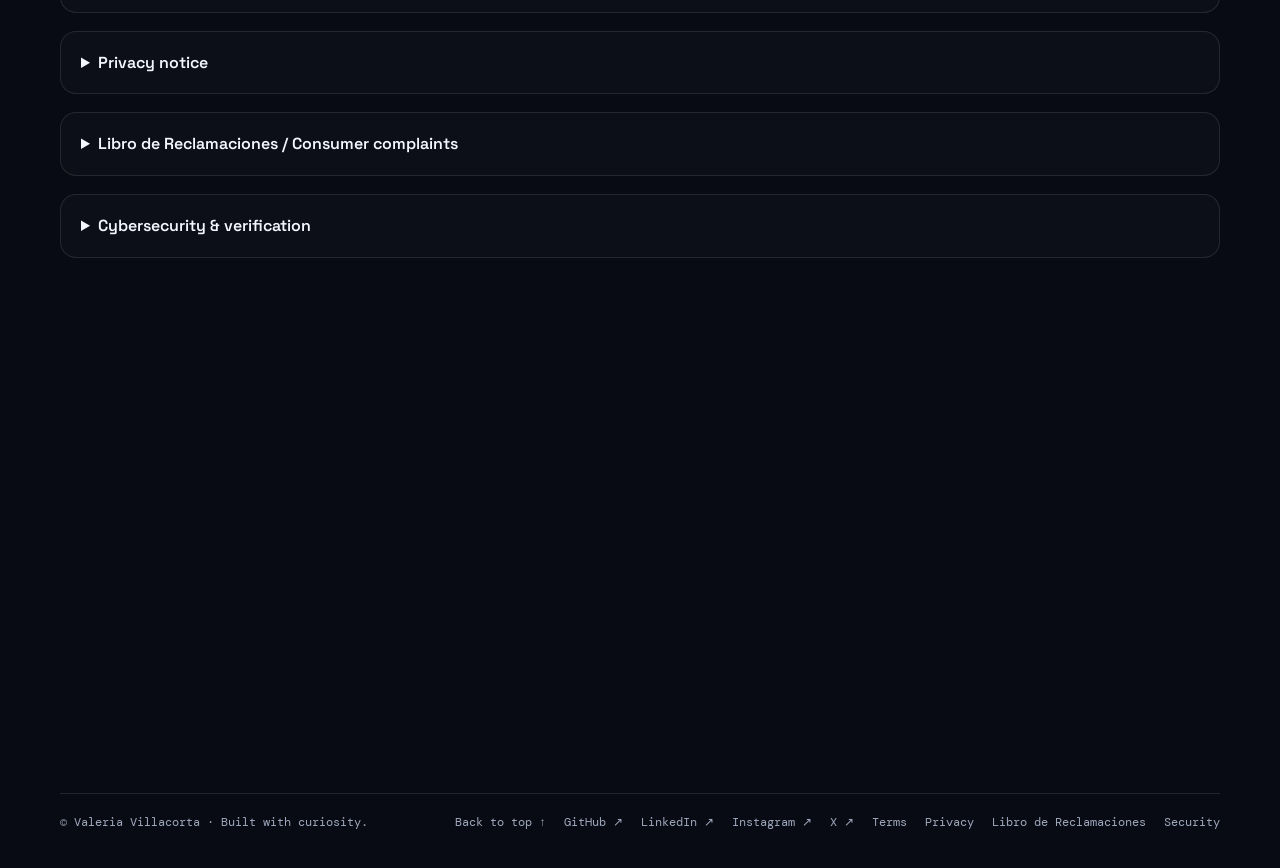
==== commit 4b32d270: "Update index.html" ====
--- a/index.html
+++ b/index.html
@@ -1,178 +1,221 @@
 <!DOCTYPE html>
-<html lang="es">
+<html lang="en">
 <head>
-    <meta charset="UTF-8">
-    <meta name="viewport" content="width=device-width, initial-scale=1.0">
-    <title>Valeria Villacorta | Innovación & Tech & Girl STEAM</title>
-    <link rel="stylesheet" href="style.css">
-    <link href="https://fonts.googleapis.com/css2?family=Inter:wght@300;400;600&family=Noto+Sans+KR:wght@300;500&display=swap" rel="stylesheet">
+  <meta charset="UTF-8" />
+  <meta name="viewport" content="width=device-width, initial-scale=1.0" />
+  <meta name="theme-color" content="#090b14" />
+  <meta name="description" content="Valeria Villacorta — Industrial Engineering, AI, product development, and technology for impact." />
+  <title>Valeria Villacorta — Portfolio</title>
+  <link rel="preconnect" href="https://fonts.googleapis.com" />
+  <link rel="preconnect" href="https://fonts.gstatic.com" crossorigin />
+  <link href="https://fonts.googleapis.com/css2?family=DM+Mono:wght@400;500&family=Space+Grotesk:wght@400;500;600;700&display=swap" rel="stylesheet" />
+  <style>
+    :root{--bg:#090b14;--panel:#101421;--panel2:#141a2a;--text:#f4f6ff;--muted:#a0a8bd;--line:rgba(255,255,255,.1);--purple:#8b83ff;--green:#a3ffbf;--radius:22px;--max:1160px}
+    *{box-sizing:border-box}html{scroll-behavior:smooth;scroll-padding-top:90px}body{margin:0;background:radial-gradient(ellipse at 12% 0%,rgba(100,87,255,.15),transparent 35%),radial-gradient(ellipse at 95% 30%,rgba(65,255,170,.06),transparent 28%),var(--bg);color:var(--text);font-family:'Space Grotesk',sans-serif;line-height:1.6}a{color:inherit;text-decoration:none}button,a{-webkit-tap-highlight-color:transparent}.wrap{width:min(var(--max),calc(100% - 40px));margin:auto}.mono,.eyebrow,.nav-links,.tag,.status{font-family:'DM Mono',monospace}.eyebrow{color:var(--green);font-size:.76rem;letter-spacing:.14em;text-transform:uppercase}.muted{color:var(--muted)}
+    header{position:sticky;top:0;z-index:10;background:rgba(9,11,20,.78);backdrop-filter:blur(18px);border-bottom:1px solid var(--line)}.nav{min-height:76px;display:flex;align-items:center;justify-content:space-between;gap:20px}.brand{display:flex;align-items:center;gap:11px;font-weight:700;letter-spacing:-.04em}.brand-mark{display:grid;place-items:center;width:36px;height:36px;border-radius:12px;background:linear-gradient(135deg,var(--purple),#5e58c9);color:white;font-size:.9rem;box-shadow:0 0 28px rgba(139,131,255,.25)}.nav-links{display:flex;align-items:center;gap:24px;font-size:.78rem;color:var(--muted)}.nav-links a:hover{color:var(--green)}.nav-cta{border:1px solid rgba(163,255,191,.35);padding:9px 14px;border-radius:999px;color:var(--green)}
+    .hero{padding:92px 0 76px;display:grid;grid-template-columns:1.35fr .65fr;gap:50px;align-items:center;min-height:560px}.hero h1{font-size:clamp(3rem,7vw,6.2rem);letter-spacing:-.075em;line-height:.98;margin:20px 0 24px;max-width:790px}.hero h1 span{color:var(--purple)}.hero-copy{font-size:1.08rem;max-width:620px;color:var(--muted)}.actions{display:flex;gap:12px;flex-wrap:wrap;margin-top:30px}.btn{display:inline-flex;align-items:center;justify-content:center;gap:10px;padding:12px 18px;border-radius:12px;font-weight:600;font-size:.9rem;border:1px solid var(--line);transition:transform .2s,border-color .2s,background .2s}.btn:hover{transform:translateY(-2px)}.btn-primary{background:var(--green);color:#07110c;border-color:var(--green)}.btn-secondary{background:rgba(255,255,255,.03)}.btn-secondary:hover{border-color:var(--purple)}.hero-card{position:relative;border:1px solid var(--line);background:linear-gradient(145deg,rgba(139,131,255,.12),rgba(16,20,33,.9) 55%);padding:24px;border-radius:28px;overflow:hidden;box-shadow:0 24px 90px rgba(0,0,0,.24)}.hero-card:before{content:'';position:absolute;width:190px;height:190px;border:1px solid rgba(163,255,191,.16);border-radius:50%;right:-70px;top:-70px;box-shadow:0 0 0 22px rgba(163,255,191,.025),0 0 0 44px rgba(163,255,191,.02)}.terminal-top{display:flex;gap:6px;margin-bottom:24px}.terminal-top i{width:8px;height:8px;border-radius:50%;background:#5d6579}.terminal-top i:first-child{background:#ff7777}.terminal-top i:nth-child(2){background:#ffd166}.terminal-top i:nth-child(3){background:var(--green)}.terminal-label{font-size:.76rem;color:var(--muted)}.terminal-code{font-family:'DM Mono',monospace;font-size:.85rem;line-height:2.1;margin:12px 0 20px}.code-purple{color:var(--purple)}.code-green{color:var(--green)}.availability{display:flex;align-items:center;gap:9px;color:var(--muted);font-size:.8rem;border-top:1px solid var(--line);padding-top:17px}.dot{width:8px;height:8px;background:var(--green);border-radius:50%;box-shadow:0 0 12px var(--green)}
+    section{padding:66px 0}.section-head{display:flex;justify-content:space-between;align-items:end;gap:20px;margin-bottom:28px}.section-head h2{font-size:clamp(2rem,4vw,3rem);letter-spacing:-.06em;line-height:1.1;margin:8px 0 0}.section-head p{max-width:450px;margin:0;color:var(--muted);font-size:.94rem}.stats{display:grid;grid-template-columns:repeat(3,1fr);gap:14px;margin:0 0 34px}.stat{padding:20px;border:1px solid var(--line);background:rgba(255,255,255,.025);border-radius:18px}.stat strong{display:block;font-size:1.25rem;letter-spacing:-.04em}.stat span{font-size:.82rem;color:var(--muted)}
+    .project-grid{display:grid;grid-template-columns:repeat(2,minmax(0,1fr));gap:16px}.project{position:relative;display:flex;flex-direction:column;min-height:280px;padding:24px;border:1px solid var(--line);border-radius:var(--radius);background:linear-gradient(150deg,rgba(255,255,255,.045),rgba(255,255,255,.015));overflow:hidden;transition:transform .25s,border-color .25s}.project:hover{transform:translateY(-4px);border-color:rgba(139,131,255,.55)}.project.featured{background:radial-gradient(ellipse at 100% 0%,rgba(139,131,255,.17),transparent 55%),var(--panel)}.project-top{display:flex;justify-content:space-between;align-items:center;gap:10px;margin-bottom:28px}.project-icon{display:grid;place-items:center;width:44px;height:44px;border-radius:14px;background:rgba(139,131,255,.15);font-size:1.25rem}.status{font-size:.68rem;color:var(--green);border:1px solid rgba(163,255,191,.2);padding:5px 8px;border-radius:999px}.project h3{font-size:1.45rem;letter-spacing:-.045em;margin:0 0 8px}.project p{color:var(--muted);font-size:.9rem;margin:0 0 20px;max-width:500px}.tags{display:flex;flex-wrap:wrap;gap:7px;margin-top:auto}.tag{font-size:.68rem;color:#c4c9d9;background:rgba(255,255,255,.055);border:1px solid rgba(255,255,255,.07);padding:5px 8px;border-radius:7px}.project-link{display:inline-flex;align-items:center;gap:7px;margin-top:20px;font-size:.83rem;font-weight:600;color:var(--green)}.project-link:hover{color:white}.github-grid{display:grid;grid-template-columns:repeat(3,minmax(0,1fr));gap:12px}.repo{padding:17px;border:1px solid var(--line);border-radius:16px;background:rgba(255,255,255,.02);min-width:0}.repo h3{font-size:.95rem;overflow-wrap:anywhere;margin:0 0 8px}.repo p{font-size:.8rem;color:var(--muted);min-height:42px;margin:0 0 13px}.repo-foot{display:flex;justify-content:space-between;gap:8px;color:var(--muted);font-family:'DM Mono',monospace;font-size:.68rem}.repo-foot a{color:var(--green)}.loading{color:var(--muted);font-size:.9rem;padding:22px;border:1px dashed var(--line);border-radius:16px;grid-column:1/-1}
+    .about-grid{display:grid;grid-template-columns:1fr 1fr;gap:18px}.about-card,.skill-card{border:1px solid var(--line);border-radius:var(--radius);padding:26px;background:rgba(255,255,255,.025)}.about-card h3,.skill-card h3{margin:0 0 12px;font-size:1.15rem}.about-card p{color:var(--muted);font-size:.92rem;margin:0}.skill-list{display:flex;flex-wrap:wrap;gap:8px}.skill-list span{padding:8px 11px;border:1px solid var(--line);border-radius:9px;color:#d8dced;font-size:.8rem;background:rgba(255,255,255,.025)}.lab-grid{display:grid;grid-template-columns:repeat(3,1fr);gap:14px}.lab-item{border:1px solid var(--line);border-radius:18px;padding:20px;background:linear-gradient(140deg,rgba(163,255,191,.05),rgba(255,255,255,.015))}.lab-item .emoji{font-size:1.5rem}.lab-item h3{margin:12px 0 6px}.lab-item p{margin:0;color:var(--muted);font-size:.84rem}.contact{border:1px solid rgba(139,131,255,.28);background:radial-gradient(ellipse at 0 0,rgba(139,131,255,.17),transparent 60%),var(--panel);border-radius:28px;padding:clamp(24px,5vw,48px);display:flex;align-items:center;justify-content:space-between;gap:25px}.contact h2{font-size:clamp(2rem,5vw,3.6rem);letter-spacing:-.065em;line-height:1.05;margin:10px 0}.contact p{color:var(--muted);max-width:540px;margin:0}.contact-actions{display:flex;flex-wrap:wrap;gap:10px;flex-shrink:0}footer{padding:28px 0 36px;color:var(--muted);font-family:'DM Mono',monospace;font-size:.72rem}.footer-inner{display:flex;justify-content:space-between;gap:20px;flex-wrap:wrap;border-top:1px solid var(--line);padding-top:20px}.footer-links{display:flex;gap:18px}.footer-links a:hover{color:var(--green)}
+    .social-row{display:flex;flex-wrap:wrap;gap:10px;margin-top:24px}.social-link{display:inline-flex;align-items:center;gap:9px;padding:9px 12px;border:1px solid var(--line);border-radius:12px;background:rgba(255,255,255,.025);color:#dce1f2;font-size:.8rem;transition:transform .2s,border-color .2s}.social-link:hover{transform:translateY(-2px);border-color:rgba(163,255,191,.45);color:var(--green)}.social-icon{display:grid;place-items:center;width:25px;height:25px;border-radius:8px;background:rgba(139,131,255,.16);font-family:'DM Mono',monospace;font-weight:700;font-size:.72rem;color:var(--purple)}.project{padding-top:0}.project-image{display:block;width:calc(100% + 48px);height:168px;object-fit:cover;margin:0 -24px 22px;max-width:none;border-bottom:1px solid var(--line);filter:saturate(.82);transition:filter .25s,transform .45s}.project:hover .project-image{filter:saturate(1.08)}.project-image-wrap{position:relative;overflow:hidden;margin:0 -24px 22px}.project-image-wrap img{display:block;width:100%;height:168px;object-fit:cover;filter:saturate(.82);transition:transform .45s,filter .25s}.project:hover .project-image-wrap img{transform:scale(1.035);filter:saturate(1.08)}.project-image-wrap:after{content:'';position:absolute;inset:0;background:linear-gradient(0deg,rgba(9,11,20,.55),transparent 70%);pointer-events:none}.social-section{display:flex;flex-wrap:wrap;gap:10px;margin-top:22px}.social-section .social-link{background:rgba(255,255,255,.035)}.contact-actions{max-width:410px}.contact-actions .btn{white-space:nowrap}
+    .reveal{opacity:0;transform:translateY(16px);transition:opacity .65s ease,transform .65s ease}.reveal.visible{opacity:1;transform:translateY(0)}
+    .nav-toggle{display:none;border:1px solid var(--line);background:var(--panel);border-radius:10px;width:42px;height:42px;padding:10px;cursor:pointer}.nav-toggle span{display:block;height:2px;background:var(--text);margin:4px 0;border-radius:2px}
+    @media(max-width:850px){.hero{grid-template-columns:1fr;gap:30px;padding-top:70px}.hero-card{max-width:560px}.github-grid{grid-template-columns:repeat(2,minmax(0,1fr))}.contact{align-items:flex-start;flex-direction:column}.lab-grid{grid-template-columns:1fr 1fr}}
+    @media(max-width:600px){.project-image-wrap{margin-left:-20px;margin-right:-20px}.project-image-wrap img{height:145px}.social-row{gap:7px}.social-link{font-size:.75rem;padding:8px 10px}.wrap{width:min(var(--max),calc(100% - 28px))}.nav{min-height:66px;flex-wrap:wrap;padding:10px 0}.nav-toggle{display:block;margin-left:auto}.nav-links{display:none;order:3;width:100%;padding:8px 0 14px;flex-direction:column;align-items:stretch;gap:4px;font-size:.8rem}.nav-links.is-open{display:flex}.nav-links a,.nav-links a:not(.nav-cta),.nav-links a:nth-child(2),.nav-links a:nth-child(3){display:block;padding:10px 12px;border-radius:8px}.nav-links a:hover{background:rgba(255,255,255,.04)}.nav-links .nav-cta{text-align:center;margin-top:5px}.hero{padding:62px 0 40px;min-height:unset}.hero h1{font-size:clamp(3rem,16vw,4.6rem)}.hero-copy{font-size:.98rem}.section-head{display:block}.section-head p{margin-top:12px}.stats{grid-template-columns:1fr;gap:9px}.stat{padding:15px}.project-grid,.about-grid,.github-grid,.lab-grid{grid-template-columns:1fr}.project{min-height:260px;padding:20px}.contact-actions{width:100%}.contact-actions .btn{flex:1}.footer-inner{flex-direction:column}}
+    @media(prefers-reduced-motion:reduce){html{scroll-behavior:auto}.reveal{opacity:1;transform:none;transition:none}*{transition:none!important}}
+
+    .schedule-grid{display:grid;grid-template-columns:.75fr 1.25fr;gap:18px;align-items:stretch}.schedule-copy,.calendar-shell,.legal-card{border:1px solid var(--line);border-radius:var(--radius);background:rgba(255,255,255,.025);padding:24px}.schedule-copy h3,.legal-card h3{margin:8px 0 10px;font-size:1.3rem;letter-spacing:-.04em}.schedule-copy p,.legal-card p,.legal-card li{color:var(--muted);font-size:.9rem}.calendar-shell{padding:10px;overflow:hidden;min-height:690px;background:#fff}.calendar-shell iframe{width:100%;height:670px;border:0;border-radius:14px}.legal-grid{display:grid;grid-template-columns:repeat(3,minmax(0,1fr));gap:14px}.legal-card{display:flex;flex-direction:column;align-items:flex-start}.legal-icon{display:grid;place-items:center;width:42px;height:42px;border-radius:13px;background:rgba(139,131,255,.16);font-size:1.2rem}.legal-card a.text-link{color:var(--green);font-size:.85rem;font-weight:600;margin-top:auto;padding-top:12px}.legal-details{margin-top:18px;border:1px solid var(--line);border-radius:16px;background:rgba(255,255,255,.02);padding:18px 20px}.legal-details summary{cursor:pointer;font-weight:600}.legal-details p,.legal-details li{color:var(--muted);font-size:.88rem}.legal-details summary:focus-visible,.legal-card a:focus-visible,.btn:focus-visible{outline:2px solid var(--green);outline-offset:3px}.complaint-form{display:grid;grid-template-columns:repeat(2,minmax(0,1fr));gap:12px;margin-top:16px}.complaint-form label{display:grid;gap:6px;color:#dce1f2;font-size:.82rem}.complaint-form input,.complaint-form select,.complaint-form textarea{width:100%;font:inherit;color:var(--text);background:#0b0e18;border:1px solid var(--line);border-radius:10px;padding:11px}.complaint-form textarea,.complaint-form .full{grid-column:1/-1}.complaint-form textarea{min-height:110px;resize:vertical}.form-note{border:1px solid rgba(255,209,102,.28);background:rgba(255,209,102,.06);border-radius:12px;padding:13px;color:#f3dca0!important}.security-list{padding-left:20px}.small-note{font-size:.75rem!important;color:var(--muted)!important}.legal-anchor{scroll-margin-top:100px}
+    @media(max-width:850px){.schedule-grid{grid-template-columns:1fr}.calendar-shell{min-height:650px}.calendar-shell iframe{height:640px}.legal-grid{grid-template-columns:1fr 1fr}.nav-links{gap:12px;font-size:.7rem}}
+    @media(max-width:600px){.legal-grid{grid-template-columns:1fr}.complaint-form{grid-template-columns:1fr}.complaint-form textarea,.complaint-form .full{grid-column:auto}.nav-links a:nth-child(2),.nav-links a:nth-child(3){display:none}.calendar-shell{padding:5px;min-height:630px}.calendar-shell iframe{height:620px}}
+  </style>
 </head>
 <body>
-
-    <nav>
-        <div class="logo">VALERIA VILLACORTA</div>
-        <div class="nav-links">
-            <a href="#proyectos">Proyectos</a>
-            <a href="#sobre-mi">Sobre mí</a>
-            <a href="mis-hobbies">Mis hobbies</a>
-            <a href="#contacto" class="btn-sm">Agendar</a>
-            <a href="mis-viajes" class="btn-mv">Mis viajes</a>
-        </div>
-    </nav>
-
-<header class="hero">
-    <div class="hero-content">
-        <!-- El badge aparece primero -->
-        <span class="badge reveal delay-1">Industrial engineering graduated | UNI</span>
-        
-        <!-- El título tiene un delay medio -->
-        <h1 class="reveal delay-2">
-            Transformando la <span class="highlight">Logística</span> en <span class="highlight">soluciones reales</span>
-        </h1>
-        
-        <!-- Los subtítulos y botones aparecen al final -->
-        <p class="reveal delay-3">CEO Haku | Co-founder Qalia | Bioembajadora | Project Management | Machine Learning Specialist</p>
-        
-        <div class="cta-group reveal delay-3">
-            <a href="#contacto" class="btn-primary">Agendar Reunión</a>
-            <a href="#proyectos" class="btn-secondary">Explorar Proyectos</a>
-            <a href="#mis-hobbies" class="btn-tercery">Conocer hobbies</a>
-            <a href="mis-viajes" class="btn-cuartery">Recordar mis viajes</a>
-        </div>
+  <header>
+    <div class="wrap nav">
+      <a class="brand" href="#home" aria-label="Valeria Villacorta home"><span class="brand-mark">VV</span><span>valeria<span style="color:var(--purple)">.dev</span></span></a>
+      <button class="nav-toggle" type="button" aria-expanded="false" aria-controls="primary-navigation" aria-label="Open navigation menu"><span></span><span></span><span></span></button>
+      <nav class="nav-links" id="primary-navigation" aria-label="Main navigation">
+        <a href="#work">Projects</a><a href="#about">About</a><a href="#lab">Creative lab</a><a href="#schedule">Schedule</a><a href="#legal">Legal & security</a><a class="nav-cta" href="#contact">Let's connect ↗</a>
+      </nav>
     </div>
-</header>
-
-    <section id="sobre-mi" class="bio-section">
-        <div class="container bio-flex">
-            <div class="bio-text">
-                <h2 class="section-title-alt">Innovar con propósito, <br><span>esa es la meta.</span></h2>
-                <p>Ingeniera Industrial de la UNI con especialización en Gestión de Proyectos e Innovación. Con un año de experiencia en el sector logístico, desarrollo soluciones donde la tecnología se encuentra con las ODS.</p>
-                <p>En mi tiempo libre, exploro la creatividad técnica desarrollando juegos y aplicaciones web, siempre buscando que cada línea de código aporte valor real.</p>
-                <blockquote>"La ingeniería no es solo optimizar procesos, es diseñar el futuro que queremos ver."</blockquote>
-            </div>
-            <div class="bio-profile">
-                <p class="location">Based in Lima, Perú</p>
-                <div class="profile-frame">
-                    <img src="assets/perfil-valeria.jpg" alt="Valeria Villacorta">
-                </div>
-            </div>
-        </div>
-    </section>
-
-    <section id="proyectos" class="container">
-        <h2 class="section-title">Ecosistema de Innovación</h2>
-        <div class="bento-grid">
-            <div class="bento-item tall logistica">
-                <div class="tag">1 año</div>
-                <h3>Logística & ML</h3>
-                <p>Optimización de procesos industriales con modelos predictivos aplicados.</p>
-            </div>
-            <div class="bento-item wide ods">
-                <div class="tag">Social Impact</div>
-                <h3>Proyectos ODS</h3>
-                <p>Tecnología escalable diseñada para resolver problemáticas sociales reales.</p>
-            </div>
-            <div class="bento-item dev">
-                <h3>Game & Web Dev</h3>
-                <p>Proyectos creativos en HTML, CSS y JS desarrollados con enfoque lúdico.</p>
-            </div>
-            <div class="bento-item qalia">
-                <h3>CEO en Qalia</h3>
-                <p>Liderando el futuro de la Wellness-Tech en la región.</p>
-            </div>
-        </div>
-    </section>
-
-    <section id="dev-gallery" class="gallery-section">
-    <div class="container">
-        <h2 class="section-title">Creative Dev Lab</h2>
-        <p class="section-subtitle">Exploraciones visuales e interactivas desarrolladas en HTML, CSS y JS.</p>
-        
-        <div class="gallery-grid">
-            
-            <div class="gallery-item">
-                <img src="assets/game-logistica.jpg" alt="Demo Juego Logística">
-                <div class="gallery-overlay">
-                    <div class="overlay-content">
-                        <h4>Eco-Supply Chain Game</h4>
-                        <p>Simulador de logística sostenible.</p>
-                        <a href="#" class="btn-gallery">Probar Demo</a>
-                    </div>
-                </div>
-            </div>
-
-            <div class="gallery-item">
-                <img src="assets/app-ods.jpg" alt="Demo App ODS">
-                <div class="gallery-overlay">
-                    <div class="overlay-content">
-                        <h4>Impact Tracker App</h4>
-                        <p>Visualización de métricas ODS.</p>
-                        <a href="#" class="btn-gallery">Ver Código</a>
-                    </div>
-                </div>
-            </div>
-
-            <div class="gallery-item">
-                <img src="assets/game-puzzle.jpg" alt="Demo Juego Puzzle">
-                <div class="gallery-overlay">
-                    <div class="overlay-content">
-                        <h4>Pixel Wellness Puzzle</h4>
-                        <p>Juego de bienestar mental.</p>
-                        <a href="#" class="btn-gallery">Jugar</a>
-                    </div>
-                </div>
-            </div>
-
-        </div>
-    </div>
-</section>
-
-    <section id="mis-hobbies" class="bio-section">
-        <div class="container bio-flex">
-            <div class="bio-text">
-                <h2 class="section-title-alt">Mi deporte favorito es, <br><span>el taekwondo.</span></h2>
-                <p>Es mi deporte favorito porque me ayuda a mantenerme más disciplinada y te enseña a defenderte y conocerse a una misma mediante las artes marciales.</p>
-                <blockquote>"No es solo un deporte sino un estilo de vida."</blockquote>
-            </div>
-
-        <div class="container bio-flex">
-            <div class="bio-text">
-                <h3 class="section-title-alt">Mi plato favorito es, <br><span>el ají de gallina.</span></h3>
-                <p>Me gusta por su sabor y porque es muy rico aparte del ceviche sin mucho picante.</p>
-                <blockquote>"No es información confidencial pero si es un dato que me representa en parte de mi persona sin vulnerar mi seguridad."</blockquote>
-            </div>
-        
-        <div class="container bio-flex">
-            <div class="bio-text">
-                <h3 class="section-title-alt">Me gusta <br><span>viajar para conocer la cultura y cada rinción de un país.</span></h3>
-                <p>He viajado a Ciudad de México, Santiago de Chile y Buenos Aires....</p>
-                <blockquote>"N"</blockquote>
-            </div>
-
-    </section>
-
-<section id="contacto" class="booking">
-    <div class="container">
-        <h2 class="section-title">Hablemos del futuro</h2>
-        <p class="section-subtitle">Selecciona un horario disponible para conectar.</p>
-        
-        <!-- Contenedor del Widget con carga optimizada -->
-        <div id="calendly-container">
-            <div class="calendly-inline-widget" 
-                 data-url="https://calendly.com/valeria-villacorta04/" 
-                 style="min-width:320px; height:700px;">
-            </div>
-        </div>
-
-        <!-- Script de Calendly cargado de forma asíncrona -->
-        <script type="text/javascript" src="https://assets.calendly.com/assets/external/widget.js" async></script>
-    </div>
-</section>
-
-    <footer>
-        <p>&copy; 2026 | Página Web Oficial - Valeria Villacorta</p>
-        <p>&copy; </p>
-    </footer>
-
+  </header>
+  <main>
+    <section class="wrap hero" id="home">
+      <div class="reveal">
+        <div class="eyebrow">Industrial engineer · Builder · Innovator</div>
+        <h1>Engineering ideas<br>into <span>real impact.</span></h1>
+        <p class="hero-copy">I turn complex problems into useful digital experiences — combining engineering, AI, product thinking, and a bias for building.</p>
+        <div class="actions"><a class="btn btn-primary" href="#work">Explore my work <span>↘</span></a><a class="btn btn-secondary" href="https://github.com/vale34villa1" target="_blank" rel="noreferrer">GitHub ↗</a></div>
+        <div class="social-row" aria-label="Social media links"><a class="social-link" href="https://www.linkedin.com/in/valeria-villacorta-landeo-666313220/" target="_blank" rel="noopener noreferrer"><span class="social-icon">in</span>LinkedIn ↗</a><a class="social-link" href="https://www.instagram.com/alexandra.villacorta/" target="_blank" rel="noopener noreferrer"><span class="social-icon">ig</span>Instagram ↗</a><a class="social-link" href="https://x.com/VALERIA19067642" target="_blank" rel="noopener noreferrer"><span class="social-icon">𝕏</span>X ↗</a></div>
+      </div>
+      <aside class="hero-card reveal" aria-label="Developer profile card">
+        <div class="terminal-top"><i></i><i></i><i></i></div>
+        <div class="terminal-label">~/valeria/mission.ts</div>
+        <div class="terminal-code"><span class="code-purple">const</span> mission = {<br>&nbsp;&nbsp;curiosity: <span class="code-green">"always-on"</span>,<br>&nbsp;&nbsp;mindset: <span class="code-green">"build & learn"</span>,<br>&nbsp;&nbsp;focus: [<br>&nbsp;&nbsp;&nbsp;&nbsp;<span class="code-green">"AI for impact"</span>,<br>&nbsp;&nbsp;&nbsp;&nbsp;<span class="code-green">"product innovation"</span>,<br>&nbsp;&nbsp;&nbsp;&nbsp;<span class="code-green">"better systems"</span><br>&nbsp;&nbsp;]<br>};</div>
+        <div class="availability"><span class="dot"></span> Open to ideas, collaborations & hackathons</div>
+      </aside>
+    </section>
+
+    <section class="wrap" id="work">
+      <div class="section-head reveal"><div><div class="eyebrow">01 / Selected work</div><h2>Ideas in motion.</h2></div><p>Products, prototypes, and experiments at the intersection of technology and real-world needs.</p></div>
+      <div class="stats reveal"><div class="stat"><strong>Product thinking</strong><span>From problem discovery to prototype</span></div><div class="stat"><strong>AI + engineering</strong><span>Practical technology, human outcomes</span></div><div class="stat"><strong>Learn by building</strong><span>Iterate, test, improve, repeat</span></div></div>
+      <div class="project-grid">
+        <article class="project featured reveal"><div class="project-image-wrap"><img src="https://images.unsplash.com/photo-1516937941344-00b4e0337589?auto=format&fit=crop&w=1000&q=85" alt="Industrial facility and engineering infrastructure" loading="lazy"></div><div class="project-top"><span class="project-icon">⛏️</span><span class="status">HACKATHON PROJECT</span></div><h3>MineLot / MineCopilot</h3><p>An AI-driven mining operations concept focused on turning operational data into clearer risk signals, efficiency insights, and actionable decisions.</p><div class="tags"><span class="tag">AI</span><span class="tag">Mining</span><span class="tag">Decision support</span><span class="tag">FastAPI</span></div><a class="project-link" href="https://github.com/vale34villa1/factored-hackathon-2026-minelot" target="_blank" rel="noreferrer">Explore repository ↗</a></article>
+        <article class="project reveal"><div class="project-image-wrap"><img src="https://images.unsplash.com/photo-1490645935967-10de6ba17061?auto=format&fit=crop&w=1000&q=85" alt="Colorful balanced meal and fresh ingredients" loading="lazy"></div><div class="project-top"><span class="project-icon">🥗</span><span class="status">HEALTHTECH</span></div><h3>Qalia AI</h3><p>An adaptive nutrition experience designed to help people build healthier habits around their real routines, preferences, and goals.</p><div class="tags"><span class="tag">AI</span><span class="tag">HealthTech</span><span class="tag">Personalization</span></div><a class="project-link" href="https://github.com/vale34villa1?tab=repositories" target="_blank" rel="noreferrer">Explore related work ↗</a></article>
+        <article class="project reveal"><div class="project-image-wrap"><img src="https://images.unsplash.com/photo-1506126613408-eca07ce68773?auto=format&fit=crop&w=1000&q=85" alt="Quiet mindful wellbeing moment in nature" loading="lazy"></div><div class="project-top"><span class="project-icon">🌱</span><span class="status">WELLBEING</span></div><h3>Haku</h3><p>A youth-focused wellbeing and personal growth concept connecting daily planning, self-development, and employability.</p><div class="tags"><span class="tag">Product design</span><span class="tag">Wellbeing</span><span class="tag">Digital tools</span></div><a class="project-link" href="https://github.com/vale34villa1?tab=repositories" target="_blank" rel="noreferrer">Explore related work ↗</a></article>
+        <article class="project reveal"><div class="project-image-wrap"><img src="https://images.unsplash.com/photo-1500530855697-b586d89ba3ee?auto=format&fit=crop&w=1000&q=85" alt="Landscape illustrating environmental awareness and preparedness" loading="lazy"></div><div class="project-top"><span class="project-icon">🛟</span><span class="status">TECH FOR GOOD</span></div><h3>SafeZones</h3><p>A concept exploring how digital experiences can help people understand safer zones and prepare for emergencies.</p><div class="tags"><span class="tag">Social impact</span><span class="tag">UX</span><span class="tag">Preparedness</span></div><a class="project-link" href="https://github.com/vale34villa1?tab=repositories" target="_blank" rel="noreferrer">Explore related work ↗</a></article>
+      </div>
+    </section>
+
+    <section class="wrap" id="github-projects">
+      <div class="section-head reveal"><div><div class="eyebrow">02 / Open source</div><h2>From my GitHub.</h2></div><p>Recent public repositories from my developer profile. Open a repo to see the code, README, and implementation details.</p></div>
+      <div id="github-grid" class="github-grid"><div class="loading">Loading public repositories…</div></div>
+      <div style="margin-top:20px"><a class="btn btn-secondary" href="https://github.com/vale34villa1?tab=repositories" target="_blank" rel="noreferrer">View all repositories ↗</a></div>
+    </section>
+
+    <section class="wrap" id="about">
+      <div class="section-head reveal"><div><div class="eyebrow">03 / About me</div><h2>Systems thinker.<br>Hands-on builder.</h2></div><p>I bring an Industrial Engineering perspective to technology: understand the system, find the friction, and build a better way forward.</p></div>
+      <div class="about-grid">
+        <article class="about-card reveal"><h3>A little about my approach</h3><p>My work sits between operations, digital innovation, and social impact. I enjoy translating ideas into prototypes, collaborating across disciplines, and learning quickly through real projects and hackathons.</p></article>
+        <article class="skill-card reveal"><h3>Current toolkit & interests</h3><div class="skill-list"><span>Industrial Engineering</span><span>AI & LLMs</span><span>Product thinking</span><span>Process improvement</span><span>Power BI</span><span>Excel</span><span>Prototyping</span><span>Digital innovation</span><span>Sustainability</span><span>Creative coding</span></div></article>
+      </div>
+    </section>
+
+    <section class="wrap" id="lab">
+      <div class="section-head reveal"><div><div class="eyebrow">04 / Beyond the brief</div><h2>Creative development lab.</h2></div><p>Curiosity doesn't stay in one lane. These are the spaces where I experiment, play, and explore new ways to build.</p></div>
+      <div class="lab-grid"><article class="lab-item reveal"><div class="emoji">🎮</div><h3>Games & interaction</h3><p>Small game concepts and interactive experiences that make technology feel playful.</p></article><article class="lab-item reveal"><div class="emoji">🪄</div><h3>AR & immersive tech</h3><p>Exploring augmented reality and new interfaces for experiences beyond the screen.</p></article><article class="lab-item reveal"><div class="emoji">🌎</div><h3>Culture & sustainability</h3><p>Ideas that connect communities, cultural stories, and more sustainable futures.</p></article></div>
+    </section>
+
+    <section class="wrap legal-anchor" id="schedule">
+      <div class="section-head reveal"><div><div class="eyebrow">05 / Let's talk</div><h2>Book a 30-minute chat.</h2></div><p>Choose an available time through Calendly. The booking and calendar availability are managed securely by Calendly.</p></div>
+      <div class="schedule-grid">
+        <article class="schedule-copy reveal"><div class="eyebrow">Open calendar</div><h3>Make time for a good idea.</h3><p>For collaborations, product ideas, hackathons, innovation, or just to connect.</p><div class="actions"><a class="btn btn-primary" href="https://calendly.com/valeria-villacorta04/30min" target="_blank" rel="noopener noreferrer">Open Calendly ↗</a></div><p class="small-note">When you book, Calendly's own terms and privacy policy also apply.</p></article>
+        <div class="calendar-shell reveal"><div class="calendly-inline-widget" data-url="https://calendly.com/valeria-villacorta04/30min?hide_gdpr_banner=1" style="min-width:280px;height:670px;"></div><noscript><p style="color:#111;padding:16px">To book a meeting, <a href="https://calendly.com/valeria-villacorta04/30min" target="_blank" rel="noopener noreferrer">open Calendly</a>.</p></noscript></div>
+      </div>
+    </section>
+
+    <section class="wrap legal-anchor" id="legal">
+      <div class="section-head reveal"><div><div class="eyebrow">06 / Transparency & trust</div><h2>Legal & security.</h2></div><p>Clear information about the use of this portfolio, privacy, consumer rights, and practical security measures.</p></div>
+      <div class="legal-grid">
+        <article class="legal-card reveal"><div class="legal-icon">📄</div><h3>Terms & conditions</h3><p>Guidelines for browsing this portfolio, viewing project information, and following external links.</p><a class="text-link" href="#terms">Read terms ↓</a></article>
+        <article class="legal-card reveal"><div class="legal-icon">🔐</div><h3>Privacy notice</h3><p>This page should explain what personal data is collected, why, and how to contact the responsible party.</p><a class="text-link" href="#privacy">Read privacy notice ↓</a></article>
+        <article class="legal-card reveal"><div class="legal-icon">🛡️</div><h3>Security practices</h3><p>Practical safeguards and external tools to review the deployed site's security configuration.</p><a class="text-link" href="#security">Review security ↓</a></article>
+      </div>
+      <details class="legal-details legal-anchor" id="terms"><summary>Terms & conditions</summary><p><strong>Purpose.</strong> This website is a personal portfolio intended to present Valeria Villacorta's profile, projects, and professional contact options.</p><p><strong>Project information.</strong> Descriptions, mockups, and demonstrations are provided for informational purposes. A project may be a concept, prototype, or work in progress; do not assume every feature is in production unless explicitly stated.</p><p><strong>Intellectual property.</strong> Unless a project or asset states otherwise, original text and design on this portfolio belong to their respective creators. Third-party names, logos, images, and services remain the property of their owners.</p><p><strong>External services.</strong> GitHub, Calendly, social networks, and other external sites operate under their own terms and privacy policies. This portfolio does not control their availability or practices.</p><p><strong>Availability and liability.</strong> The site is provided as-is and may be updated or temporarily unavailable. Nothing here is professional legal, financial, medical, or cybersecurity advice.</p><p class="small-note">Draft template: review and adapt this text to your actual activity and jurisdiction before publication.</p></details>
+      <details class="legal-details legal-anchor" id="privacy"><summary>Privacy notice</summary><p>This static portfolio does not intentionally ask visitors to create an account. However, third-party embeds and links—especially Calendly, GitHub, Google Fonts, and social platforms—may process technical data such as IP address, browser information, or activity according to their own policies.</p><p>Do not submit sensitive personal information through this site. If a contact form or analytics tool is added later, update this notice to identify the data controller, purpose and legal basis, retention period, recipients, rights, and contact channel before collecting data.</p><p>For requests concerning personal data, a real contact email and the identity of the responsible party must be published here before launch.</p><p class="small-note">This is a starting template, not a legal determination of compliance with Peru's personal-data rules. Obtain a review before publishing.</p></details>
+      <details class="legal-details legal-anchor" id="complaints"><summary>Libro de Reclamaciones / Consumer complaints</summary><p>In Peru, providers covered by consumer-protection rules must make the appropriate Libro de Reclamaciones available. A complaint book must be operated and answered through a real process; a visual form alone is not enough. See the official <a class="text-link" href="https://consumidor.gob.pe/libro-de-reclamaciones/" target="_blank" rel="noopener noreferrer">Indecopi guidance ↗</a>.</p><p class="form-note">Important: this form is currently a visual prototype. It does not transmit, store, or register a complaint. Do not publish it as an active official Libro de Reclamaciones until the provider's legal name, RUC, address, contact details, privacy notice, secure submission backend, record/confirmation process, and response workflow have been configured and reviewed.</p>
+        <form class="complaint-form" id="complaint-form">
+          <label>Type<select name="type" required><option value="">Select one</option><option>Reclamo</option><option>Queja</option></select></label>
+          <label>Product or service<input name="service" required placeholder="Describe the service"></label>
+          <label>Full name<input name="name" required autocomplete="name" placeholder="Your full name"></label>
+          <label>Document type<input name="document" required placeholder="DNI / CE / other"></label>
+          <label>Email<input type="email" name="email" required autocomplete="email" placeholder="you@example.com"></label>
+          <label>Phone (optional)<input name="phone" autocomplete="tel" placeholder="Phone number"></label>
+          <label class="full">Details<textarea name="details" required placeholder="Describe the facts and your request"></textarea></label>
+          <div class="full"><button class="btn btn-primary" type="submit">Download complaint draft</button><p id="complaint-message" class="small-note" role="status" aria-live="polite">Downloads a local draft only. It does not submit or register an official complaint.</p></div>
+        </form>
+      </details>
+      <details class="legal-details legal-anchor" id="security"><summary>Cybersecurity & verification</summary><p>Security is a continuous process, not a guarantee against every attack. This page is a static front end and cannot independently verify that the hosting environment, dependencies, or external services are free of vulnerabilities.</p><ul class="security-list"><li>Use HTTPS and enable security headers at the hosting/CDN layer, including a tested Content-Security-Policy, Referrer-Policy, and X-Content-Type-Options.</li><li>Keep third-party scripts and dependencies to a minimum; update them and review changes before deployment.</li><li>Never place API secrets, passwords, private tokens, or sensitive personal data in client-side HTML or JavaScript.</li><li>If you add a backend or forms, validate input on the server, apply rate limits, protect against spam/CSRF where relevant, and restrict access to stored data.</li><li>Run a scan against the actual public domain after deployment and resolve findings; repeat scans after major changes.</li></ul><div class="actions"><a class="btn btn-secondary" href="https://observatory.mozilla.org/" target="_blank" rel="noopener noreferrer">Mozilla Observatory ↗</a><a class="btn btn-secondary" href="https://securityheaders.com/" target="_blank" rel="noopener noreferrer">Security Headers check ↗</a><a class="btn btn-secondary" href="https://owasp.org/www-project-secure-headers/" target="_blank" rel="noopener noreferrer">OWASP guidance ↗</a></div><p class="small-note">No scan has been run on your deployed domain from this page. Results depend on the real hosting URL and configuration.</p></details>
+    </section>
+
+    <section class="wrap" id="contact"><div class="contact reveal"><div><div class="eyebrow">07 / Build something meaningful</div><h2>Have a bold idea?<br>Let's make it real.</h2><p>I'm always happy to connect with builders, founders, teams, and communities working on ambitious ideas.</p></div><div><div class="contact-actions"><a class="btn btn-primary" href="https://github.com/vale34villa1" target="_blank" rel="noopener noreferrer">GitHub ↗</a><a class="btn btn-secondary" href="https://www.linkedin.com/in/valeria-villacorta-landeo-666313220/" target="_blank" rel="noopener noreferrer">LinkedIn ↗</a></div><div class="social-section" aria-label="Follow me"><a class="social-link" href="https://www.instagram.com/alexandra.villacorta/" target="_blank" rel="noopener noreferrer"><span class="social-icon">ig</span>Instagram ↗</a><a class="social-link" href="https://x.com/VALERIA19067642" target="_blank" rel="noopener noreferrer"><span class="social-icon">𝕏</span>Follow on X ↗</a></div></div></div></section>
+  </main>
+  <footer><div class="wrap footer-inner"><span>© <span id="year"></span> Valeria Villacorta · Built with curiosity.</span><div class="footer-links"><a href="#home">Back to top ↑</a><a href="https://github.com/vale34villa1" target="_blank" rel="noopener noreferrer">GitHub ↗</a><a href="https://www.linkedin.com/in/valeria-villacorta-landeo-666313220/" target="_blank" rel="noopener noreferrer">LinkedIn ↗</a><a href="https://www.instagram.com/alexandra.villacorta/" target="_blank" rel="noopener noreferrer">Instagram ↗</a><a href="https://x.com/VALERIA19067642" target="_blank" rel="noopener noreferrer">X ↗</a><a href="#terms">Terms</a><a href="#privacy">Privacy</a><a href="#complaints">Libro de Reclamaciones</a><a href="#security">Security</a></div></div></footer>
+  <script src="https://assets.calendly.com/assets/external/widget.js" async></script>
+  <script>
+    // Mobile navigation: toggle the menu and close it after choosing a section.
+    const navToggle = document.querySelector('.nav-toggle');
+    const primaryNavigation = document.getElementById('primary-navigation');
+    if (navToggle && primaryNavigation) {
+      navToggle.addEventListener('click', () => {
+        const isOpen = primaryNavigation.classList.toggle('is-open');
+        navToggle.setAttribute('aria-expanded', String(isOpen));
+        navToggle.setAttribute('aria-label', isOpen ? 'Close navigation menu' : 'Open navigation menu');
+      });
+      primaryNavigation.querySelectorAll('a').forEach(link => link.addEventListener('click', () => {
+        primaryNavigation.classList.remove('is-open');
+        navToggle.setAttribute('aria-expanded', 'false');
+        navToggle.setAttribute('aria-label', 'Open navigation menu');
+      }));
+    }
+
+    // Load recent public repositories from the GitHub API.
+    const username = 'vale34villa1';
+    const grid = document.getElementById('github-grid');
+    const featuredOrder = ['factored-hackathon-2026-minelot', 'IWCORE', 'SAYANI', 'Flower-game-', 'Car_game_day', 'Anniversary-'];
+    function escapeHTML(value='') { return String(value).replace(/[&<>"']/g, char => ({'&':'&amp;','<':'&lt;','>':'&gt;','"':'&quot;',"'":'&#39;'}[char])); }
+    function repoCard(repo) {
+      const language = repo.language || 'Explore';
+      const description = repo.description || 'Open this repository to explore the project, code, and implementation notes.';
+      return `<article class="repo"><h3><a href="${repo.html_url}" target="_blank" rel="noreferrer">${escapeHTML(repo.name)} ↗</a></h3><p>${escapeHTML(description)}</p><div class="repo-foot"><span>${escapeHTML(language)}</span><span>★ ${repo.stargazers_count}</span><a href="${repo.html_url}" target="_blank" rel="noreferrer">View repo</a></div></article>`;
+    }
+    async function loadRepos() {
+      try {
+        const response = await fetch(`https://api.github.com/users/${username}/repos?sort=updated&per_page=100`);
+        if (!response.ok) throw new Error('GitHub API unavailable');
+        const repos = await response.json();
+        if (!Array.isArray(repos)) throw new Error('Unexpected GitHub API response');
+        const publicRepos = repos.filter(repo => repo && !repo.fork && !repo.archived && repo.html_url);
+        publicRepos.sort((a,b) => {
+          const ai = featuredOrder.indexOf(a.name), bi = featuredOrder.indexOf(b.name);
+          if (ai !== -1 || bi !== -1) return (ai === -1 ? 999 : ai) - (bi === -1 ? 999 : bi);
+          return new Date(b.updated_at) - new Date(a.updated_at);
+        });
+        const selected = publicRepos.slice(0, 6);
+        grid.innerHTML = selected.length ? selected.map(repoCard).join('') : '<div class="loading">No public repositories found yet. Visit GitHub to explore the profile.</div>';
+      } catch (error) {
+        grid.innerHTML = `<div class="loading">Could not load repositories automatically. <a style="color:var(--green)" href="https://github.com/${username}?tab=repositories" target="_blank" rel="noreferrer">Browse all projects on GitHub ↗</a></div>`;
+      }
+    }
+    function openLegalTarget() {
+      const target = document.querySelector(location.hash);
+      if (target && target.tagName === 'DETAILS') target.open = true;
+    }
+    window.addEventListener('hashchange', openLegalTarget);
+    openLegalTarget();
+    const complaintForm = document.getElementById('complaint-form');
+    if (complaintForm) complaintForm.addEventListener('submit', event => {
+      event.preventDefault();
+      const message = document.getElementById('complaint-message');
+      const formData = new FormData(complaintForm);
+      const labels = {
+        type: 'Tipo de solicitud', service: 'Producto o servicio', name: 'Nombre completo',
+        document: 'Documento de identidad', email: 'Correo electrónico', phone: 'Teléfono', details: 'Detalle de los hechos y solicitud'
+      };
+      const lines = [
+        'BORRADOR DE RECLAMO / QUEJA — NO PRESENTADO',
+        'Este archivo es un borrador local. No constituye una presentación oficial ni acredita registro o recepción.',
+        `Fecha de elaboración: ${new Date().toLocaleString()}`,
+        ''
+      ];
+      for (const [key, label] of Object.entries(labels)) {
+        const value = String(formData.get(key) || '').trim();
+        lines.push(`${label}: ${value || 'No indicado'}`);
+      }
+      lines.push('', 'Antes de usarlo, verifica los datos del proveedor y presenta la solicitud por el canal oficial correspondiente.');
+      const blob = new Blob([lines.join('\n')], { type: 'text/plain;charset=utf-8' });
+      const url = URL.createObjectURL(blob);
+      const link = document.createElement('a');
+      link.href = url;
+      link.download = 'borrador-reclamo-queja.txt';
+      document.body.appendChild(link);
+      link.click();
+      link.remove();
+      URL.revokeObjectURL(url);
+      message.textContent = 'Se descargó un borrador en este dispositivo. No se envió ni registró una reclamación. Para aceptar reclamaciones oficiales, configura un sistema seguro de recepción y seguimiento.';
+      message.style.color = '#f3dca0';
+    });
+    document.getElementById('year').textContent = new Date().getFullYear();
+    loadRepos();
+    // Reveal animations should never hide content if the browser lacks the API.
+    if ('IntersectionObserver' in window && !window.matchMedia('(prefers-reduced-motion: reduce)').matches) {
+      const observer = new IntersectionObserver(entries => entries.forEach(entry => {
+        if (entry.isIntersecting) { entry.target.classList.add('visible'); observer.unobserve(entry.target); }
+      }), { threshold: 0.08 });
+      document.querySelectorAll('.reveal').forEach(el => observer.observe(el));
+    } else {
+      document.querySelectorAll('.reveal').forEach(el => el.classList.add('visible'));
+    }
+  </script>
 </body>
 </html>
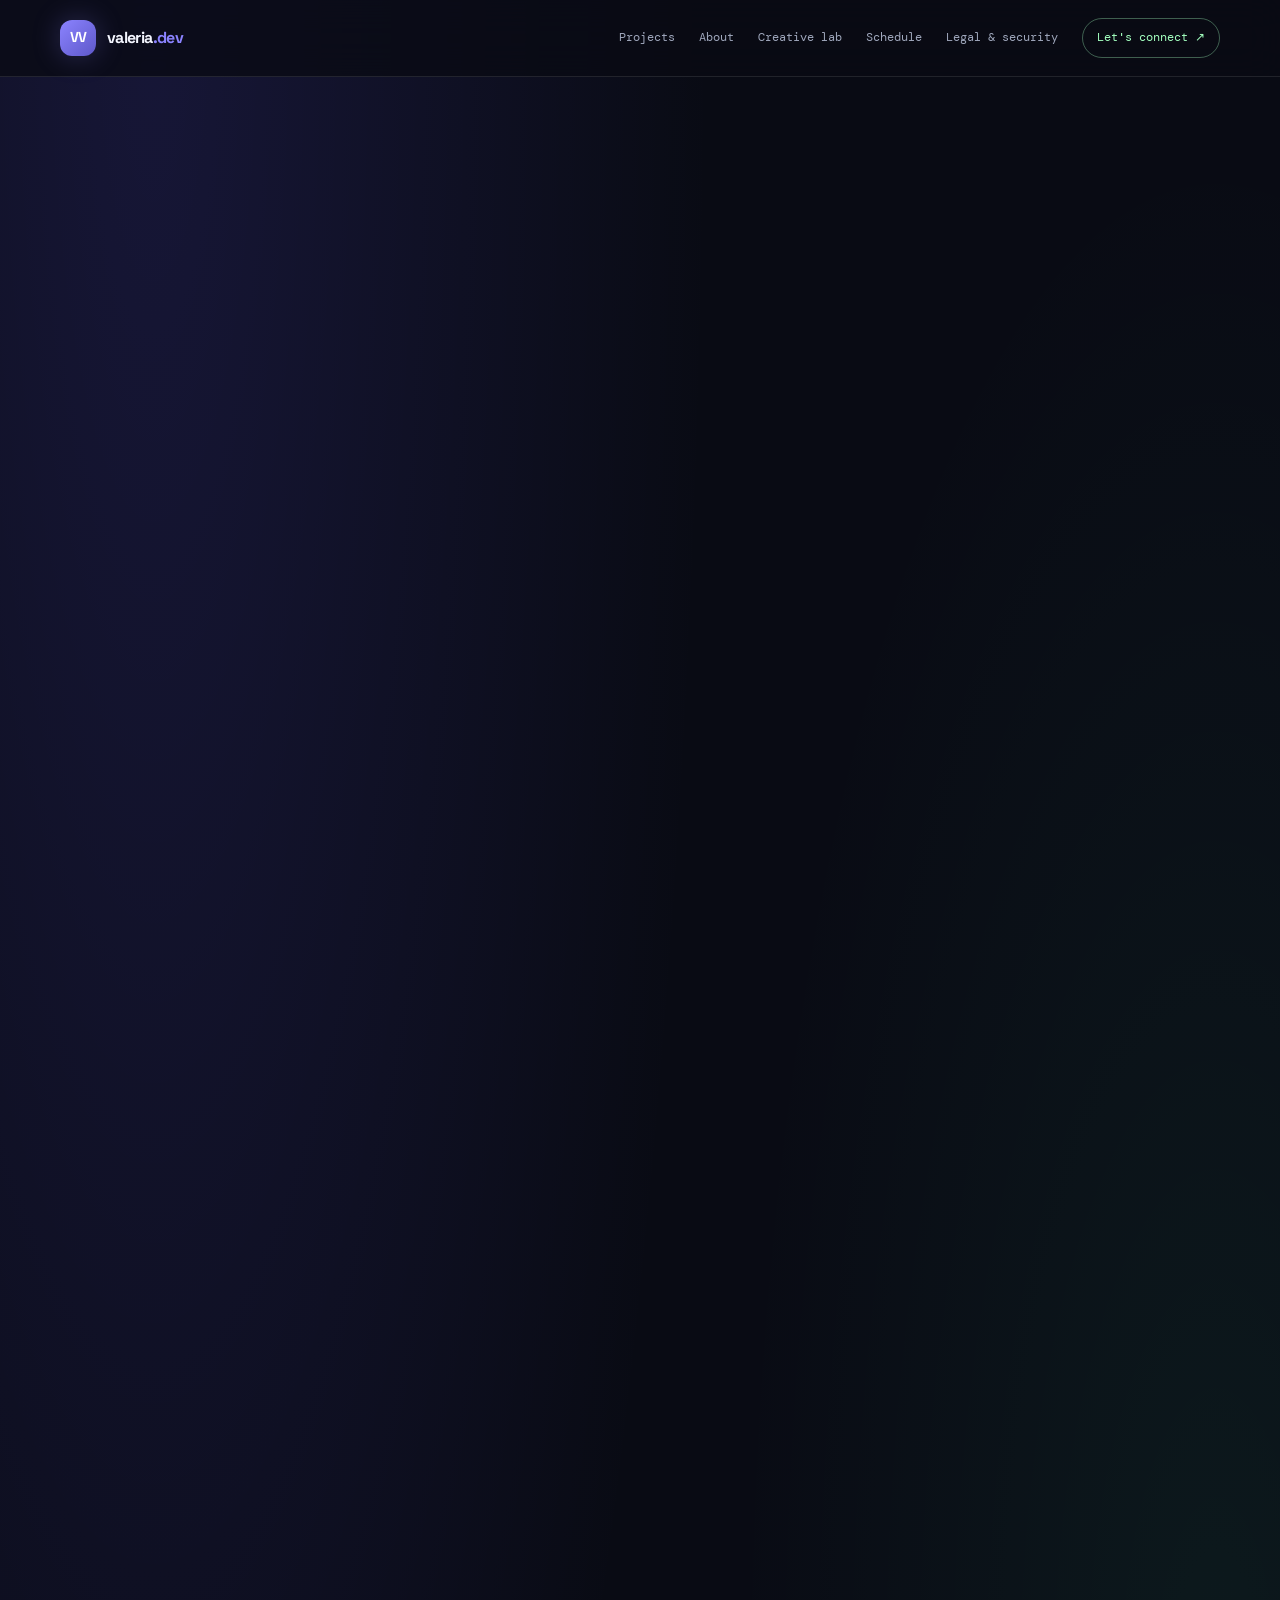
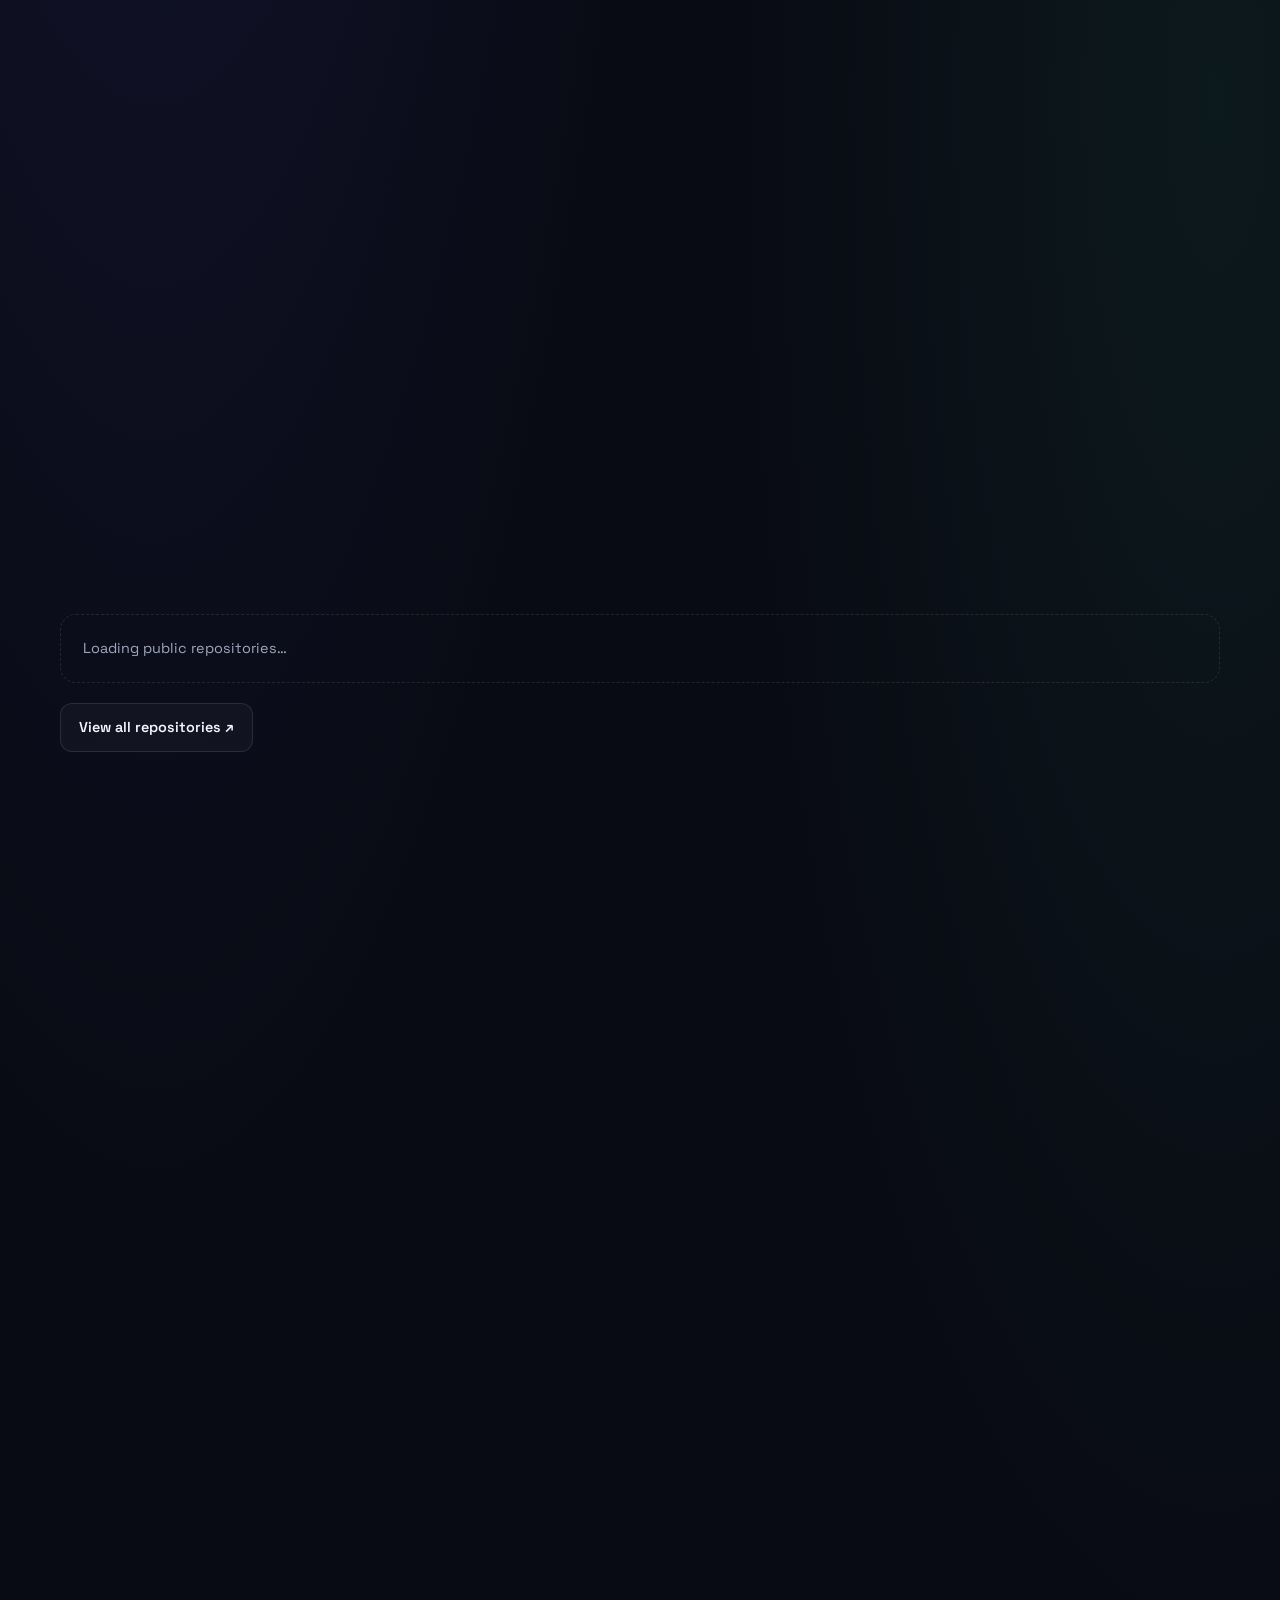
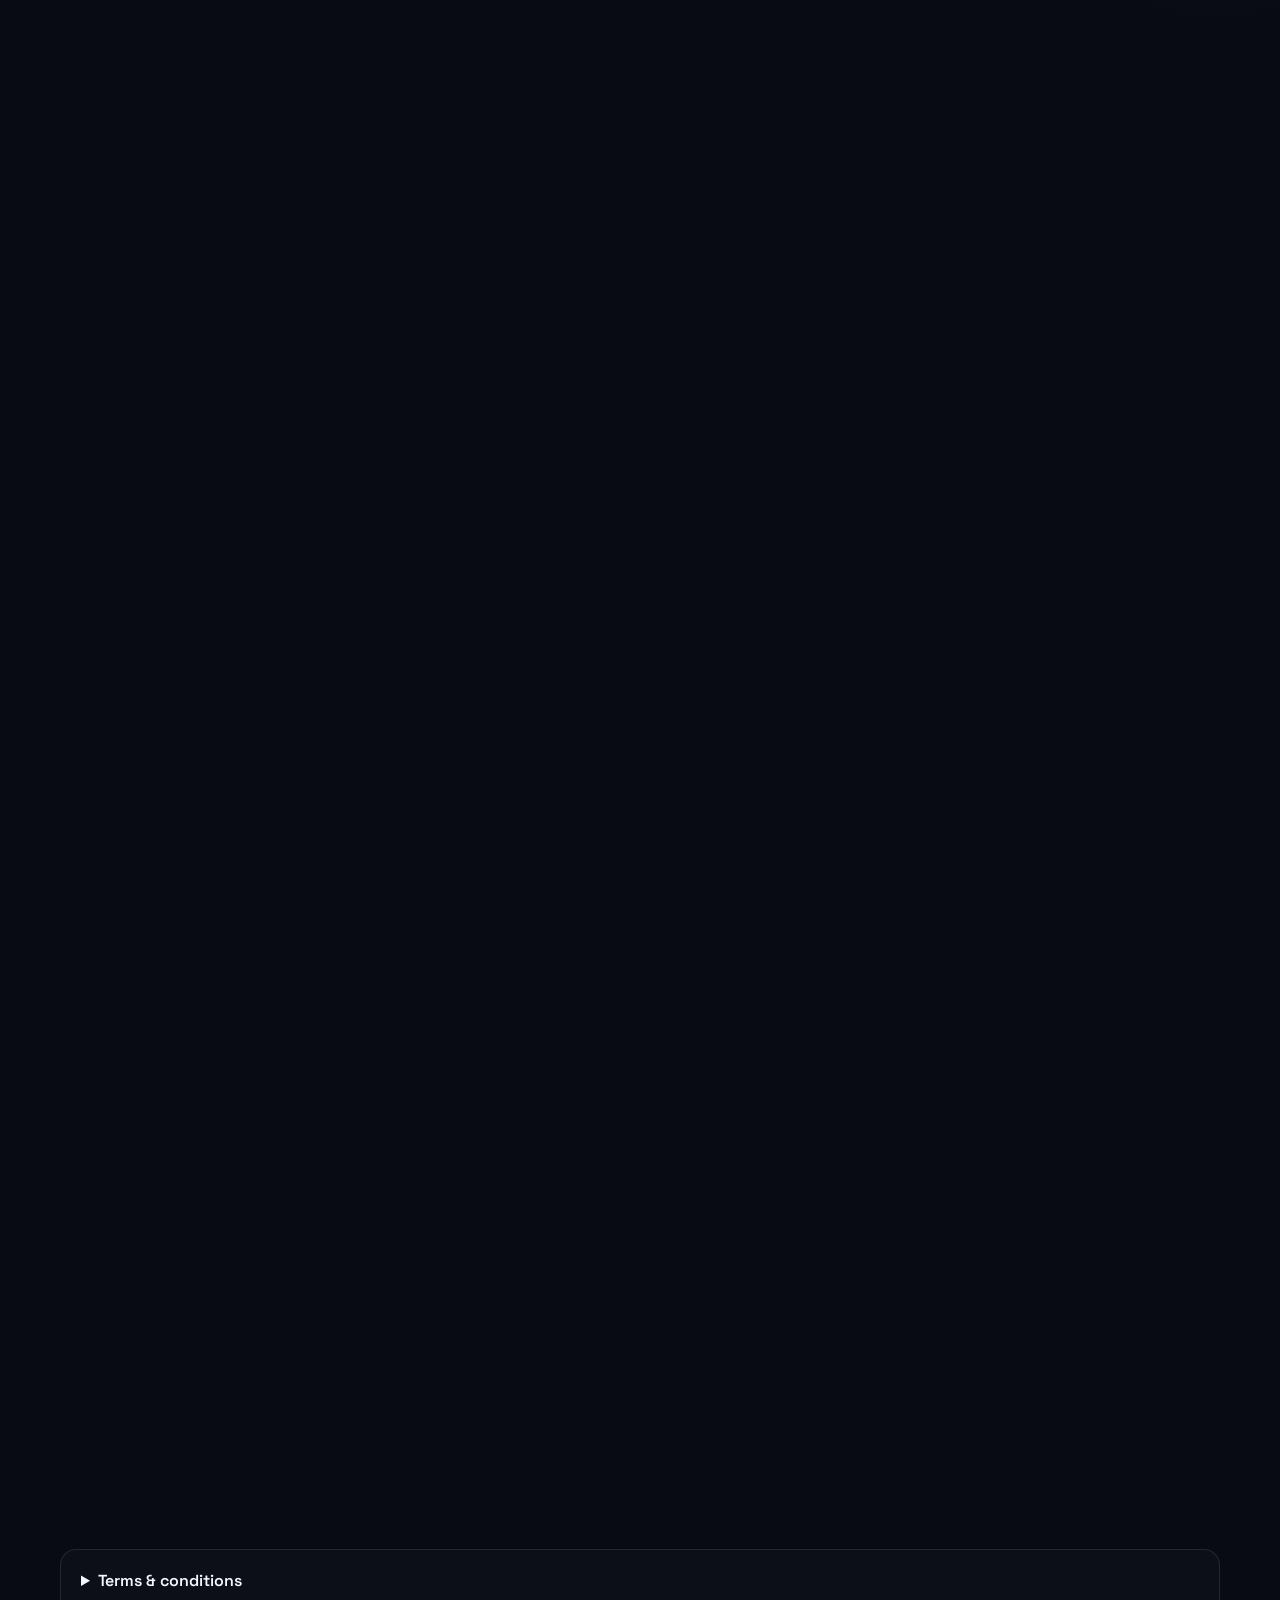
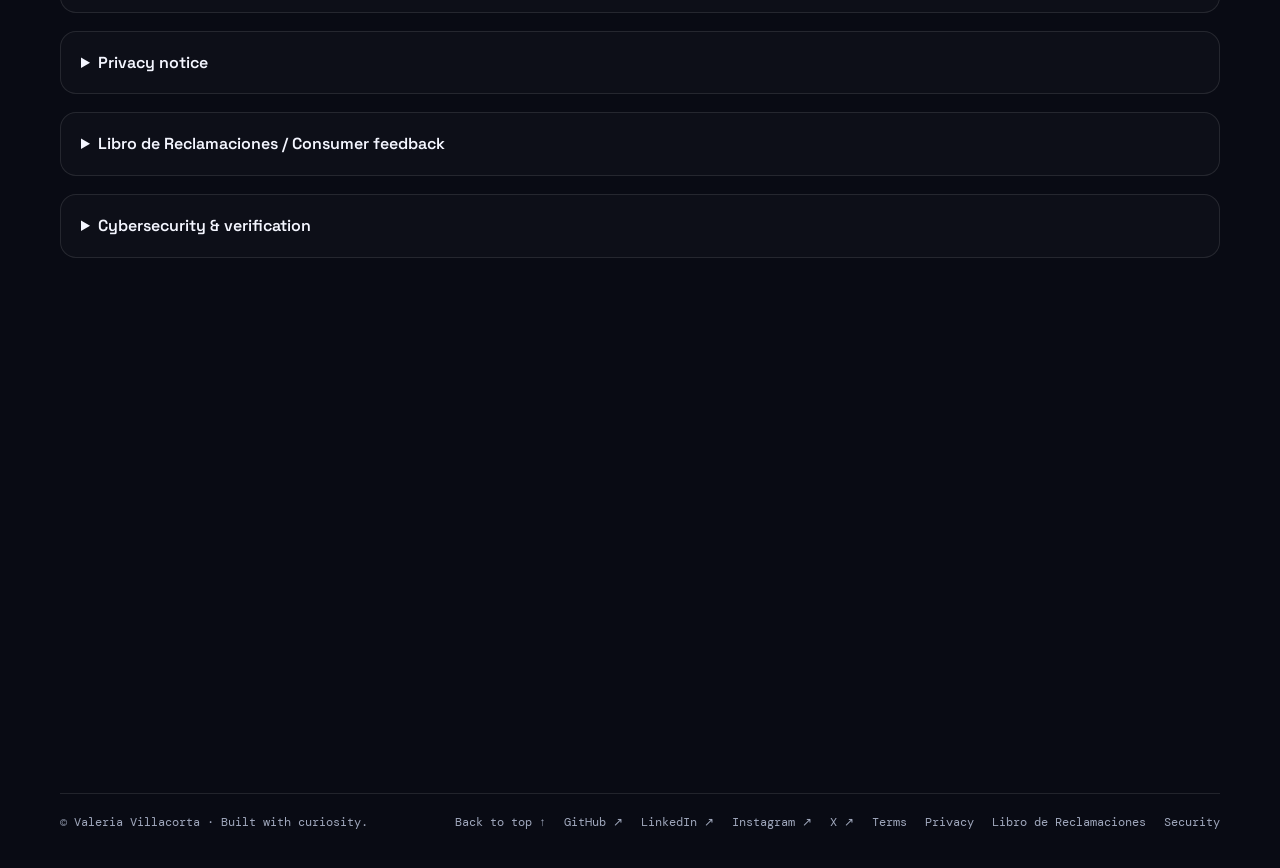
==== commit b7b592e5: "Update index.html" ====
--- a/index.html
+++ b/index.html
@@ -24,9 +24,9 @@
     @media(max-width:600px){.project-image-wrap{margin-left:-20px;margin-right:-20px}.project-image-wrap img{height:145px}.social-row{gap:7px}.social-link{font-size:.75rem;padding:8px 10px}.wrap{width:min(var(--max),calc(100% - 28px))}.nav{min-height:66px;flex-wrap:wrap;padding:10px 0}.nav-toggle{display:block;margin-left:auto}.nav-links{display:none;order:3;width:100%;padding:8px 0 14px;flex-direction:column;align-items:stretch;gap:4px;font-size:.8rem}.nav-links.is-open{display:flex}.nav-links a,.nav-links a:not(.nav-cta),.nav-links a:nth-child(2),.nav-links a:nth-child(3){display:block;padding:10px 12px;border-radius:8px}.nav-links a:hover{background:rgba(255,255,255,.04)}.nav-links .nav-cta{text-align:center;margin-top:5px}.hero{padding:62px 0 40px;min-height:unset}.hero h1{font-size:clamp(3rem,16vw,4.6rem)}.hero-copy{font-size:.98rem}.section-head{display:block}.section-head p{margin-top:12px}.stats{grid-template-columns:1fr;gap:9px}.stat{padding:15px}.project-grid,.about-grid,.github-grid,.lab-grid{grid-template-columns:1fr}.project{min-height:260px;padding:20px}.contact-actions{width:100%}.contact-actions .btn{flex:1}.footer-inner{flex-direction:column}}
     @media(prefers-reduced-motion:reduce){html{scroll-behavior:auto}.reveal{opacity:1;transform:none;transition:none}*{transition:none!important}}
 
-    .schedule-grid{display:grid;grid-template-columns:.75fr 1.25fr;gap:18px;align-items:stretch}.schedule-copy,.calendar-shell,.legal-card{border:1px solid var(--line);border-radius:var(--radius);background:rgba(255,255,255,.025);padding:24px}.schedule-copy h3,.legal-card h3{margin:8px 0 10px;font-size:1.3rem;letter-spacing:-.04em}.schedule-copy p,.legal-card p,.legal-card li{color:var(--muted);font-size:.9rem}.calendar-shell{padding:10px;overflow:hidden;min-height:690px;background:#fff}.calendar-shell iframe{width:100%;height:670px;border:0;border-radius:14px}.legal-grid{display:grid;grid-template-columns:repeat(3,minmax(0,1fr));gap:14px}.legal-card{display:flex;flex-direction:column;align-items:flex-start}.legal-icon{display:grid;place-items:center;width:42px;height:42px;border-radius:13px;background:rgba(139,131,255,.16);font-size:1.2rem}.legal-card a.text-link{color:var(--green);font-size:.85rem;font-weight:600;margin-top:auto;padding-top:12px}.legal-details{margin-top:18px;border:1px solid var(--line);border-radius:16px;background:rgba(255,255,255,.02);padding:18px 20px}.legal-details summary{cursor:pointer;font-weight:600}.legal-details p,.legal-details li{color:var(--muted);font-size:.88rem}.legal-details summary:focus-visible,.legal-card a:focus-visible,.btn:focus-visible{outline:2px solid var(--green);outline-offset:3px}.complaint-form{display:grid;grid-template-columns:repeat(2,minmax(0,1fr));gap:12px;margin-top:16px}.complaint-form label{display:grid;gap:6px;color:#dce1f2;font-size:.82rem}.complaint-form input,.complaint-form select,.complaint-form textarea{width:100%;font:inherit;color:var(--text);background:#0b0e18;border:1px solid var(--line);border-radius:10px;padding:11px}.complaint-form textarea,.complaint-form .full{grid-column:1/-1}.complaint-form textarea{min-height:110px;resize:vertical}.form-note{border:1px solid rgba(255,209,102,.28);background:rgba(255,209,102,.06);border-radius:12px;padding:13px;color:#f3dca0!important}.security-list{padding-left:20px}.small-note{font-size:.75rem!important;color:var(--muted)!important}.legal-anchor{scroll-margin-top:100px}
+    .schedule-grid{display:grid;grid-template-columns:.75fr 1.25fr;gap:18px;align-items:stretch}.schedule-copy,.calendar-shell,.legal-card{border:1px solid var(--line);border-radius:var(--radius);background:rgba(255,255,255,.025);padding:24px}.schedule-copy h3,.legal-card h3{margin:8px 0 10px;font-size:1.3rem;letter-spacing:-.04em}.schedule-copy p,.legal-card p,.legal-card li{color:var(--muted);font-size:.9rem}.calendar-shell{padding:10px;overflow:hidden;min-height:690px;background:#fff}.calendar-shell iframe{width:100%;height:670px;border:0;border-radius:14px}.legal-grid{display:grid;grid-template-columns:repeat(3,minmax(0,1fr));gap:14px}.legal-card{display:flex;flex-direction:column;align-items:flex-start}.legal-icon{display:grid;place-items:center;width:42px;height:42px;border-radius:13px;background:rgba(139,131,255,.16);font-size:1.2rem}.legal-card a.text-link{color:var(--green);font-size:.85rem;font-weight:600;margin-top:auto;padding-top:12px}.legal-details{margin-top:18px;border:1px solid var(--line);border-radius:16px;background:rgba(255,255,255,.02);padding:18px 20px}.legal-details summary{cursor:pointer;font-weight:600}.legal-details p,.legal-details li{color:var(--muted);font-size:.88rem}.legal-details summary:focus-visible,.legal-card a:focus-visible,.btn:focus-visible{outline:2px solid var(--green);outline-offset:3px}.form-note{border:1px solid rgba(255,209,102,.28);background:rgba(255,209,102,.06);border-radius:12px;padding:13px;color:#f3dca0!important}.security-list{padding-left:20px}.small-note{font-size:.75rem!important;color:var(--muted)!important}.legal-anchor{scroll-margin-top:100px}
     @media(max-width:850px){.schedule-grid{grid-template-columns:1fr}.calendar-shell{min-height:650px}.calendar-shell iframe{height:640px}.legal-grid{grid-template-columns:1fr 1fr}.nav-links{gap:12px;font-size:.7rem}}
-    @media(max-width:600px){.legal-grid{grid-template-columns:1fr}.complaint-form{grid-template-columns:1fr}.complaint-form textarea,.complaint-form .full{grid-column:auto}.nav-links a:nth-child(2),.nav-links a:nth-child(3){display:none}.calendar-shell{padding:5px;min-height:630px}.calendar-shell iframe{height:620px}}
+    @media(max-width:600px){.legal-grid{grid-template-columns:1fr}nav-links a:nth-child(2),.nav-links a:nth-child(3){display:none}.calendar-shell{padding:5px;min-height:630px}.calendar-shell iframe{height:620px}}
   </style>
 </head>
 <body>
@@ -61,9 +61,9 @@
       <div class="stats reveal"><div class="stat"><strong>Product thinking</strong><span>From problem discovery to prototype</span></div><div class="stat"><strong>AI + engineering</strong><span>Practical technology, human outcomes</span></div><div class="stat"><strong>Learn by building</strong><span>Iterate, test, improve, repeat</span></div></div>
       <div class="project-grid">
         <article class="project featured reveal"><div class="project-image-wrap"><img src="https://images.unsplash.com/photo-1516937941344-00b4e0337589?auto=format&fit=crop&w=1000&q=85" alt="Industrial facility and engineering infrastructure" loading="lazy"></div><div class="project-top"><span class="project-icon">⛏️</span><span class="status">HACKATHON PROJECT</span></div><h3>MineLot / MineCopilot</h3><p>An AI-driven mining operations concept focused on turning operational data into clearer risk signals, efficiency insights, and actionable decisions.</p><div class="tags"><span class="tag">AI</span><span class="tag">Mining</span><span class="tag">Decision support</span><span class="tag">FastAPI</span></div><a class="project-link" href="https://github.com/vale34villa1/factored-hackathon-2026-minelot" target="_blank" rel="noreferrer">Explore repository ↗</a></article>
-        <article class="project reveal"><div class="project-image-wrap"><img src="https://images.unsplash.com/photo-1490645935967-10de6ba17061?auto=format&fit=crop&w=1000&q=85" alt="Colorful balanced meal and fresh ingredients" loading="lazy"></div><div class="project-top"><span class="project-icon">🥗</span><span class="status">HEALTHTECH</span></div><h3>Qalia AI</h3><p>An adaptive nutrition experience designed to help people build healthier habits around their real routines, preferences, and goals.</p><div class="tags"><span class="tag">AI</span><span class="tag">HealthTech</span><span class="tag">Personalization</span></div><a class="project-link" href="https://github.com/vale34villa1?tab=repositories" target="_blank" rel="noreferrer">Explore related work ↗</a></article>
-        <article class="project reveal"><div class="project-image-wrap"><img src="https://images.unsplash.com/photo-1506126613408-eca07ce68773?auto=format&fit=crop&w=1000&q=85" alt="Quiet mindful wellbeing moment in nature" loading="lazy"></div><div class="project-top"><span class="project-icon">🌱</span><span class="status">WELLBEING</span></div><h3>Haku</h3><p>A youth-focused wellbeing and personal growth concept connecting daily planning, self-development, and employability.</p><div class="tags"><span class="tag">Product design</span><span class="tag">Wellbeing</span><span class="tag">Digital tools</span></div><a class="project-link" href="https://github.com/vale34villa1?tab=repositories" target="_blank" rel="noreferrer">Explore related work ↗</a></article>
-        <article class="project reveal"><div class="project-image-wrap"><img src="https://images.unsplash.com/photo-1500530855697-b586d89ba3ee?auto=format&fit=crop&w=1000&q=85" alt="Landscape illustrating environmental awareness and preparedness" loading="lazy"></div><div class="project-top"><span class="project-icon">🛟</span><span class="status">TECH FOR GOOD</span></div><h3>SafeZones</h3><p>A concept exploring how digital experiences can help people understand safer zones and prepare for emergencies.</p><div class="tags"><span class="tag">Social impact</span><span class="tag">UX</span><span class="tag">Preparedness</span></div><a class="project-link" href="https://github.com/vale34villa1?tab=repositories" target="_blank" rel="noreferrer">Explore related work ↗</a></article>
+        <article class="project reveal"><div class="project-image-wrap"><img src="https://images.unsplash.com/photo-1490645935967-10de6ba17061?auto=format&fit=crop&w=1000&q=85" alt="Colorful balanced meal and fresh ingredients" loading="lazy"></div><div class="project-top"><span class="project-icon">🥗</span><span class="status">HEALTHTECH</span></div><h3>Qalia AI</h3><p>An adaptive nutrition experience designed to help people build healthier habits around their real routines, preferences, and goals.</p><div class="tags"><span class="tag">AI</span><span class="tag">HealthTech</span><span class="tag">Personalization</span></div><a class="project-link" href="https://qalia.app" target="_blank" rel="noopener noreferrer">Visit Qalia ↗</a></article>
+        <article class="project reveal"><div class="project-image-wrap"><img src="https://images.unsplash.com/photo-1506126613408-eca07ce68773?auto=format&fit=crop&w=1000&q=85" alt="Quiet mindful wellbeing moment in nature" loading="lazy"></div><div class="project-top"><span class="project-icon">🌱</span><span class="status">WELLBEING</span></div><h3>Haku</h3><p>A youth-focused wellbeing and personal growth concept connecting daily planning, self-development, and employability.</p><div class="tags"><span class="tag">Product design</span><span class="tag">Wellbeing</span><span class="tag">Digital tools</span></div><a class="project-link" href="https://haku.lovable.app" target="_blank" rel="noopener noreferrer">Visit Haku ↗</a></article>
+        <article class="project reveal"><div class="project-image-wrap"><img src="https://images.unsplash.com/photo-1500530855697-b586d89ba3ee?auto=format&fit=crop&w=1000&q=85" alt="Landscape illustrating environmental awareness and preparedness" loading="lazy"></div><div class="project-top"><span class="project-icon">🛟</span><span class="status">TECH FOR GOOD</span></div><h3>SafeZones</h3><p>A concept exploring how digital experiences can help people understand safer zones and prepare for emergencies.</p><div class="tags"><span class="tag">Social impact</span><span class="tag">UX</span><span class="tag">Preparedness</span></div><a class="project-link" href="https://secure-haven-map.lovable.app/" target="_blank" rel="noopener noreferrer">Visit SafeZones ↗</a></article>
       </div>
     </section>
 
@@ -102,19 +102,8 @@
         <article class="legal-card reveal"><div class="legal-icon">🛡️</div><h3>Security practices</h3><p>Practical safeguards and external tools to review the deployed site's security configuration.</p><a class="text-link" href="#security">Review security ↓</a></article>
       </div>
       <details class="legal-details legal-anchor" id="terms"><summary>Terms & conditions</summary><p><strong>Purpose.</strong> This website is a personal portfolio intended to present Valeria Villacorta's profile, projects, and professional contact options.</p><p><strong>Project information.</strong> Descriptions, mockups, and demonstrations are provided for informational purposes. A project may be a concept, prototype, or work in progress; do not assume every feature is in production unless explicitly stated.</p><p><strong>Intellectual property.</strong> Unless a project or asset states otherwise, original text and design on this portfolio belong to their respective creators. Third-party names, logos, images, and services remain the property of their owners.</p><p><strong>External services.</strong> GitHub, Calendly, social networks, and other external sites operate under their own terms and privacy policies. This portfolio does not control their availability or practices.</p><p><strong>Availability and liability.</strong> The site is provided as-is and may be updated or temporarily unavailable. Nothing here is professional legal, financial, medical, or cybersecurity advice.</p><p class="small-note">Draft template: review and adapt this text to your actual activity and jurisdiction before publication.</p></details>
-      <details class="legal-details legal-anchor" id="privacy"><summary>Privacy notice</summary><p>This static portfolio does not intentionally ask visitors to create an account. However, third-party embeds and links—especially Calendly, GitHub, Google Fonts, and social platforms—may process technical data such as IP address, browser information, or activity according to their own policies.</p><p>Do not submit sensitive personal information through this site. If a contact form or analytics tool is added later, update this notice to identify the data controller, purpose and legal basis, retention period, recipients, rights, and contact channel before collecting data.</p><p>For requests concerning personal data, a real contact email and the identity of the responsible party must be published here before launch.</p><p class="small-note">This is a starting template, not a legal determination of compliance with Peru's personal-data rules. Obtain a review before publishing.</p></details>
-      <details class="legal-details legal-anchor" id="complaints"><summary>Libro de Reclamaciones / Consumer complaints</summary><p>In Peru, providers covered by consumer-protection rules must make the appropriate Libro de Reclamaciones available. A complaint book must be operated and answered through a real process; a visual form alone is not enough. See the official <a class="text-link" href="https://consumidor.gob.pe/libro-de-reclamaciones/" target="_blank" rel="noopener noreferrer">Indecopi guidance ↗</a>.</p><p class="form-note">Important: this form is currently a visual prototype. It does not transmit, store, or register a complaint. Do not publish it as an active official Libro de Reclamaciones until the provider's legal name, RUC, address, contact details, privacy notice, secure submission backend, record/confirmation process, and response workflow have been configured and reviewed.</p>
-        <form class="complaint-form" id="complaint-form">
-          <label>Type<select name="type" required><option value="">Select one</option><option>Reclamo</option><option>Queja</option></select></label>
-          <label>Product or service<input name="service" required placeholder="Describe the service"></label>
-          <label>Full name<input name="name" required autocomplete="name" placeholder="Your full name"></label>
-          <label>Document type<input name="document" required placeholder="DNI / CE / other"></label>
-          <label>Email<input type="email" name="email" required autocomplete="email" placeholder="you@example.com"></label>
-          <label>Phone (optional)<input name="phone" autocomplete="tel" placeholder="Phone number"></label>
-          <label class="full">Details<textarea name="details" required placeholder="Describe the facts and your request"></textarea></label>
-          <div class="full"><button class="btn btn-primary" type="submit">Download complaint draft</button><p id="complaint-message" class="small-note" role="status" aria-live="polite">Downloads a local draft only. It does not submit or register an official complaint.</p></div>
-        </form>
-      </details>
+      <details class="legal-details legal-anchor" id="privacy"><summary>Privacy notice</summary><p>This static portfolio does not intentionally ask visitors to create an account. However, third-party embeds and links—especially Calendly, GitHub, Google Fonts, and social platforms—may process technical data such as IP address, browser information, or activity according to their own policies.</p><p>This portfolio does not provide a web form for personal or sensitive information. Legal inquiries are intended to be handled by email only. Third-party services linked or embedded here may process technical data under their own privacy policies. Please avoid sending sensitive personal information by email.</p><p>For privacy or legal requests, use the legal contact email link in the consumer-feedback section after replacing the email placeholder with your real address.</p><p class="small-note">This is a starting template, not a legal determination of compliance with Peru's personal-data rules. Obtain a review before publishing.</p></details>
+      <details class="legal-details legal-anchor" id="complaints"><summary>Libro de Reclamaciones / Consumer feedback</summary><p>For legal inquiries, feedback, or consumer concerns about this portfolio, please contact me by email. This website does not request identity documents, phone numbers, addresses, or sensitive personal information through web forms.</p><div class="actions"><a class="btn btn-primary" href="mailto:ADD_YOUR_EMAIL_HERE?subject=Legal%20inquiry%20or%20consumer%20feedback">Email for legal inquiries ↗</a><a class="btn btn-secondary" href="https://consumidor.gob.pe/libro-de-reclamaciones/" target="_blank" rel="noopener noreferrer">Indecopi guidance ↗</a></div><p class="form-note">Before publishing, replace <code>ADD_YOUR_EMAIL_HERE</code> in the email link with your actual contact address. Email contact alone does not automatically replace a formal Libro de Reclamaciones where one is legally required; confirm the applicable requirements for your activity before presenting this section as an official complaint book.</p></details>
       <details class="legal-details legal-anchor" id="security"><summary>Cybersecurity & verification</summary><p>Security is a continuous process, not a guarantee against every attack. This page is a static front end and cannot independently verify that the hosting environment, dependencies, or external services are free of vulnerabilities.</p><ul class="security-list"><li>Use HTTPS and enable security headers at the hosting/CDN layer, including a tested Content-Security-Policy, Referrer-Policy, and X-Content-Type-Options.</li><li>Keep third-party scripts and dependencies to a minimum; update them and review changes before deployment.</li><li>Never place API secrets, passwords, private tokens, or sensitive personal data in client-side HTML or JavaScript.</li><li>If you add a backend or forms, validate input on the server, apply rate limits, protect against spam/CSRF where relevant, and restrict access to stored data.</li><li>Run a scan against the actual public domain after deployment and resolve findings; repeat scans after major changes.</li></ul><div class="actions"><a class="btn btn-secondary" href="https://observatory.mozilla.org/" target="_blank" rel="noopener noreferrer">Mozilla Observatory ↗</a><a class="btn btn-secondary" href="https://securityheaders.com/" target="_blank" rel="noopener noreferrer">Security Headers check ↗</a><a class="btn btn-secondary" href="https://owasp.org/www-project-secure-headers/" target="_blank" rel="noopener noreferrer">OWASP guidance ↗</a></div><p class="small-note">No scan has been run on your deployed domain from this page. Results depend on the real hosting URL and configuration.</p></details>
     </section>
 
@@ -173,38 +162,6 @@
     }
     window.addEventListener('hashchange', openLegalTarget);
     openLegalTarget();
-    const complaintForm = document.getElementById('complaint-form');
-    if (complaintForm) complaintForm.addEventListener('submit', event => {
-      event.preventDefault();
-      const message = document.getElementById('complaint-message');
-      const formData = new FormData(complaintForm);
-      const labels = {
-        type: 'Tipo de solicitud', service: 'Producto o servicio', name: 'Nombre completo',
-        document: 'Documento de identidad', email: 'Correo electrónico', phone: 'Teléfono', details: 'Detalle de los hechos y solicitud'
-      };
-      const lines = [
-        'BORRADOR DE RECLAMO / QUEJA — NO PRESENTADO',
-        'Este archivo es un borrador local. No constituye una presentación oficial ni acredita registro o recepción.',
-        `Fecha de elaboración: ${new Date().toLocaleString()}`,
-        ''
-      ];
-      for (const [key, label] of Object.entries(labels)) {
-        const value = String(formData.get(key) || '').trim();
-        lines.push(`${label}: ${value || 'No indicado'}`);
-      }
-      lines.push('', 'Antes de usarlo, verifica los datos del proveedor y presenta la solicitud por el canal oficial correspondiente.');
-      const blob = new Blob([lines.join('\n')], { type: 'text/plain;charset=utf-8' });
-      const url = URL.createObjectURL(blob);
-      const link = document.createElement('a');
-      link.href = url;
-      link.download = 'borrador-reclamo-queja.txt';
-      document.body.appendChild(link);
-      link.click();
-      link.remove();
-      URL.revokeObjectURL(url);
-      message.textContent = 'Se descargó un borrador en este dispositivo. No se envió ni registró una reclamación. Para aceptar reclamaciones oficiales, configura un sistema seguro de recepción y seguimiento.';
-      message.style.color = '#f3dca0';
-    });
     document.getElementById('year').textContent = new Date().getFullYear();
     loadRepos();
     // Reveal animations should never hide content if the browser lacks the API.
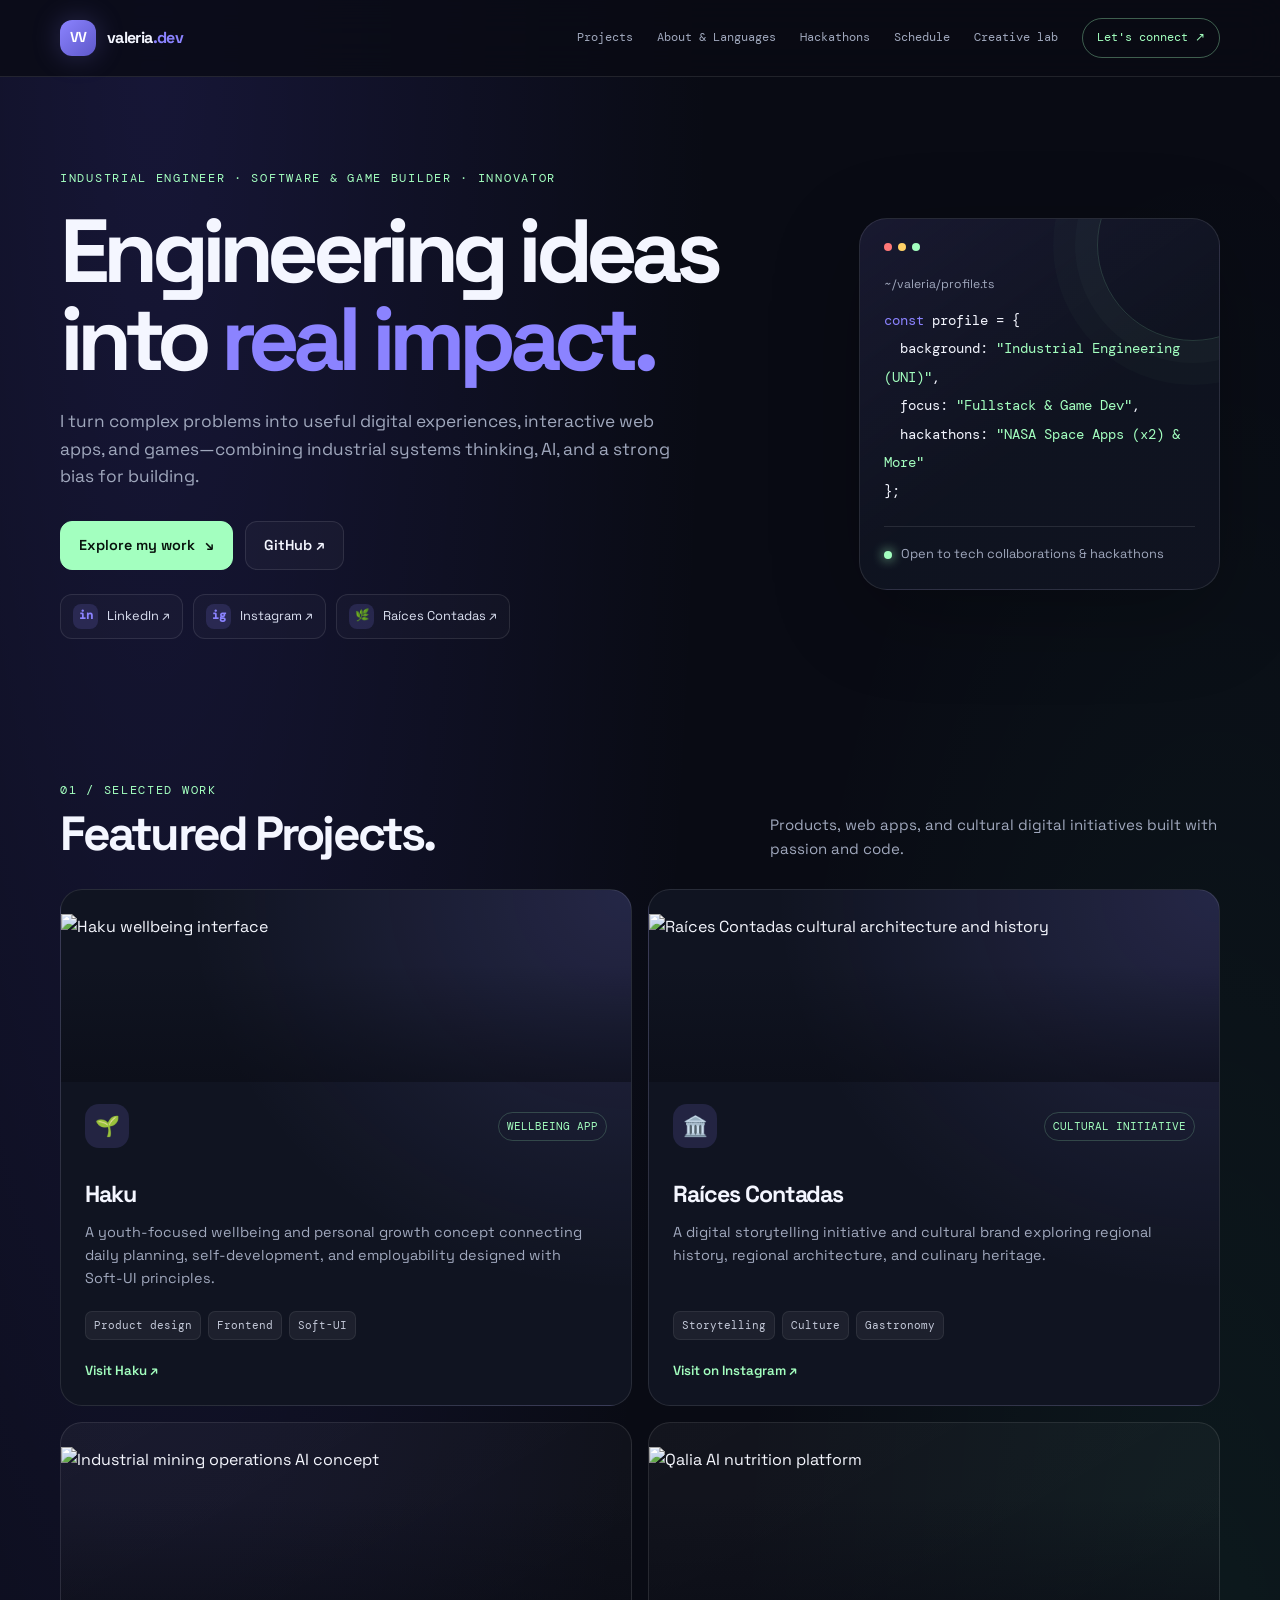
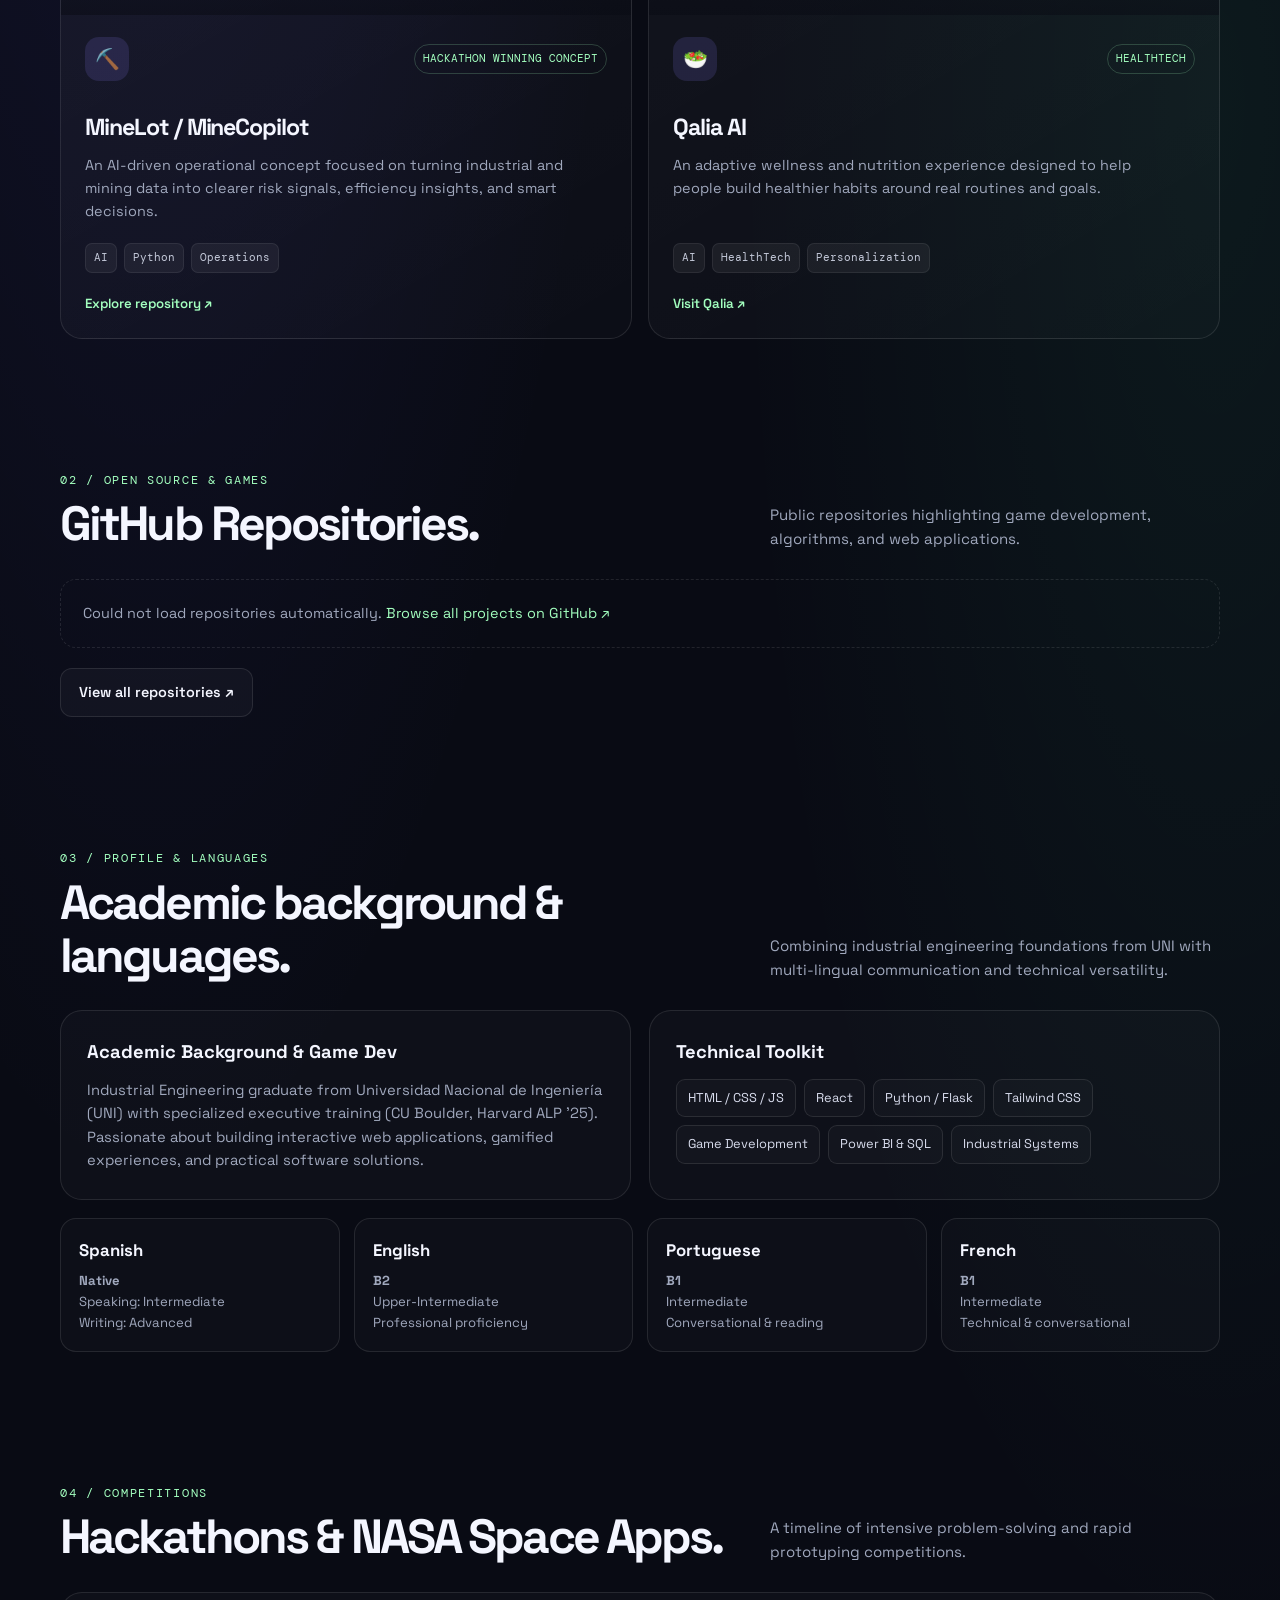
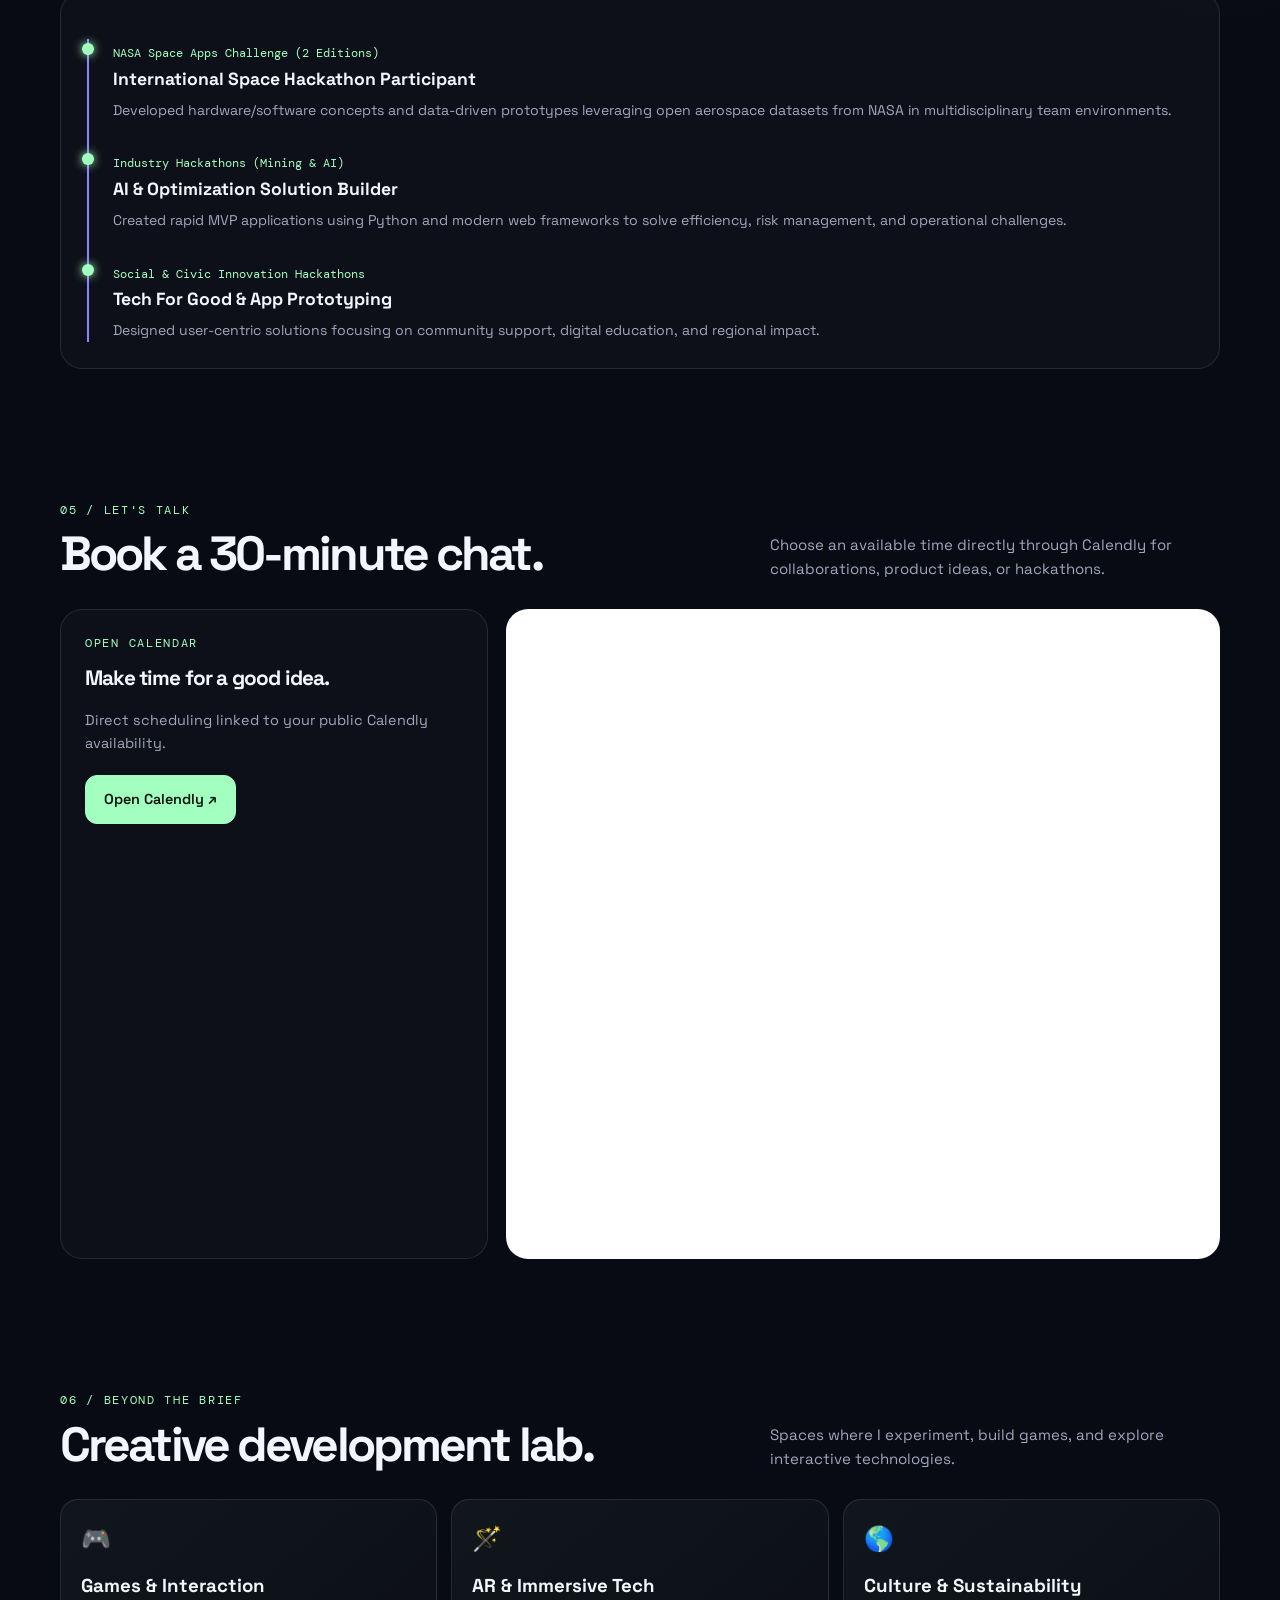
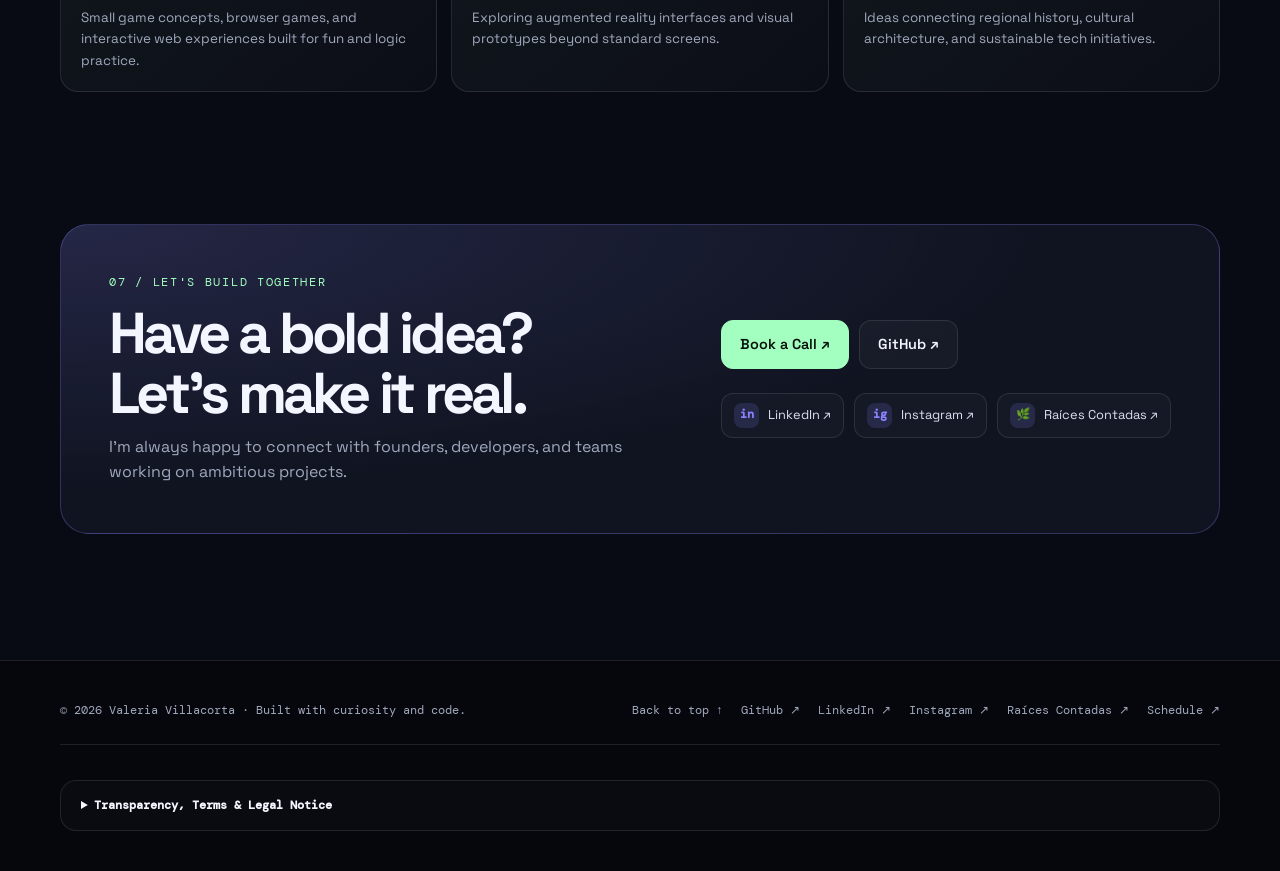
==== commit a27ba16b: "Update index.html" ====
--- a/index.html
+++ b/index.html
@@ -4,7 +4,7 @@
   <meta charset="UTF-8" />
   <meta name="viewport" content="width=device-width, initial-scale=1.0" />
   <meta name="theme-color" content="#090b14" />
-  <meta name="description" content="Valeria Villacorta — Industrial Engineering, AI, product development, and technology for impact." />
+  <meta name="description" content="Valeria Villacorta — Industrial Engineering, Software & Game Development, and Tech Innovation." />
   <title>Valeria Villacorta — Portfolio</title>
   <link rel="preconnect" href="https://fonts.googleapis.com" />
   <link rel="preconnect" href="https://fonts.gstatic.com" crossorigin />
@@ -14,19 +14,39 @@
     *{box-sizing:border-box}html{scroll-behavior:smooth;scroll-padding-top:90px}body{margin:0;background:radial-gradient(ellipse at 12% 0%,rgba(100,87,255,.15),transparent 35%),radial-gradient(ellipse at 95% 30%,rgba(65,255,170,.06),transparent 28%),var(--bg);color:var(--text);font-family:'Space Grotesk',sans-serif;line-height:1.6}a{color:inherit;text-decoration:none}button,a{-webkit-tap-highlight-color:transparent}.wrap{width:min(var(--max),calc(100% - 40px));margin:auto}.mono,.eyebrow,.nav-links,.tag,.status{font-family:'DM Mono',monospace}.eyebrow{color:var(--green);font-size:.76rem;letter-spacing:.14em;text-transform:uppercase}.muted{color:var(--muted)}
     header{position:sticky;top:0;z-index:10;background:rgba(9,11,20,.78);backdrop-filter:blur(18px);border-bottom:1px solid var(--line)}.nav{min-height:76px;display:flex;align-items:center;justify-content:space-between;gap:20px}.brand{display:flex;align-items:center;gap:11px;font-weight:700;letter-spacing:-.04em}.brand-mark{display:grid;place-items:center;width:36px;height:36px;border-radius:12px;background:linear-gradient(135deg,var(--purple),#5e58c9);color:white;font-size:.9rem;box-shadow:0 0 28px rgba(139,131,255,.25)}.nav-links{display:flex;align-items:center;gap:24px;font-size:.78rem;color:var(--muted)}.nav-links a:hover{color:var(--green)}.nav-cta{border:1px solid rgba(163,255,191,.35);padding:9px 14px;border-radius:999px;color:var(--green)}
     .hero{padding:92px 0 76px;display:grid;grid-template-columns:1.35fr .65fr;gap:50px;align-items:center;min-height:560px}.hero h1{font-size:clamp(3rem,7vw,6.2rem);letter-spacing:-.075em;line-height:.98;margin:20px 0 24px;max-width:790px}.hero h1 span{color:var(--purple)}.hero-copy{font-size:1.08rem;max-width:620px;color:var(--muted)}.actions{display:flex;gap:12px;flex-wrap:wrap;margin-top:30px}.btn{display:inline-flex;align-items:center;justify-content:center;gap:10px;padding:12px 18px;border-radius:12px;font-weight:600;font-size:.9rem;border:1px solid var(--line);transition:transform .2s,border-color .2s,background .2s}.btn:hover{transform:translateY(-2px)}.btn-primary{background:var(--green);color:#07110c;border-color:var(--green)}.btn-secondary{background:rgba(255,255,255,.03)}.btn-secondary:hover{border-color:var(--purple)}.hero-card{position:relative;border:1px solid var(--line);background:linear-gradient(145deg,rgba(139,131,255,.12),rgba(16,20,33,.9) 55%);padding:24px;border-radius:28px;overflow:hidden;box-shadow:0 24px 90px rgba(0,0,0,.24)}.hero-card:before{content:'';position:absolute;width:190px;height:190px;border:1px solid rgba(163,255,191,.16);border-radius:50%;right:-70px;top:-70px;box-shadow:0 0 0 22px rgba(163,255,191,.025),0 0 0 44px rgba(163,255,191,.02)}.terminal-top{display:flex;gap:6px;margin-bottom:24px}.terminal-top i{width:8px;height:8px;border-radius:50%;background:#5d6579}.terminal-top i:first-child{background:#ff7777}.terminal-top i:nth-child(2){background:#ffd166}.terminal-top i:nth-child(3){background:var(--green)}.terminal-label{font-size:.76rem;color:var(--muted)}.terminal-code{font-family:'DM Mono',monospace;font-size:.85rem;line-height:2.1;margin:12px 0 20px}.code-purple{color:var(--purple)}.code-green{color:var(--green)}.availability{display:flex;align-items:center;gap:9px;color:var(--muted);font-size:.8rem;border-top:1px solid var(--line);padding-top:17px}.dot{width:8px;height:8px;background:var(--green);border-radius:50%;box-shadow:0 0 12px var(--green)}
-    section{padding:66px 0}.section-head{display:flex;justify-content:space-between;align-items:end;gap:20px;margin-bottom:28px}.section-head h2{font-size:clamp(2rem,4vw,3rem);letter-spacing:-.06em;line-height:1.1;margin:8px 0 0}.section-head p{max-width:450px;margin:0;color:var(--muted);font-size:.94rem}.stats{display:grid;grid-template-columns:repeat(3,1fr);gap:14px;margin:0 0 34px}.stat{padding:20px;border:1px solid var(--line);background:rgba(255,255,255,.025);border-radius:18px}.stat strong{display:block;font-size:1.25rem;letter-spacing:-.04em}.stat span{font-size:.82rem;color:var(--muted)}
-    .project-grid{display:grid;grid-template-columns:repeat(2,minmax(0,1fr));gap:16px}.project{position:relative;display:flex;flex-direction:column;min-height:280px;padding:24px;border:1px solid var(--line);border-radius:var(--radius);background:linear-gradient(150deg,rgba(255,255,255,.045),rgba(255,255,255,.015));overflow:hidden;transition:transform .25s,border-color .25s}.project:hover{transform:translateY(-4px);border-color:rgba(139,131,255,.55)}.project.featured{background:radial-gradient(ellipse at 100% 0%,rgba(139,131,255,.17),transparent 55%),var(--panel)}.project-top{display:flex;justify-content:space-between;align-items:center;gap:10px;margin-bottom:28px}.project-icon{display:grid;place-items:center;width:44px;height:44px;border-radius:14px;background:rgba(139,131,255,.15);font-size:1.25rem}.status{font-size:.68rem;color:var(--green);border:1px solid rgba(163,255,191,.2);padding:5px 8px;border-radius:999px}.project h3{font-size:1.45rem;letter-spacing:-.045em;margin:0 0 8px}.project p{color:var(--muted);font-size:.9rem;margin:0 0 20px;max-width:500px}.tags{display:flex;flex-wrap:wrap;gap:7px;margin-top:auto}.tag{font-size:.68rem;color:#c4c9d9;background:rgba(255,255,255,.055);border:1px solid rgba(255,255,255,.07);padding:5px 8px;border-radius:7px}.project-link{display:inline-flex;align-items:center;gap:7px;margin-top:20px;font-size:.83rem;font-weight:600;color:var(--green)}.project-link:hover{color:white}.github-grid{display:grid;grid-template-columns:repeat(3,minmax(0,1fr));gap:12px}.repo{padding:17px;border:1px solid var(--line);border-radius:16px;background:rgba(255,255,255,.02);min-width:0}.repo h3{font-size:.95rem;overflow-wrap:anywhere;margin:0 0 8px}.repo p{font-size:.8rem;color:var(--muted);min-height:42px;margin:0 0 13px}.repo-foot{display:flex;justify-content:space-between;gap:8px;color:var(--muted);font-family:'DM Mono',monospace;font-size:.68rem}.repo-foot a{color:var(--green)}.loading{color:var(--muted);font-size:.9rem;padding:22px;border:1px dashed var(--line);border-radius:16px;grid-column:1/-1}
-    .about-grid{display:grid;grid-template-columns:1fr 1fr;gap:18px}.about-card,.skill-card{border:1px solid var(--line);border-radius:var(--radius);padding:26px;background:rgba(255,255,255,.025)}.about-card h3,.skill-card h3{margin:0 0 12px;font-size:1.15rem}.about-card p{color:var(--muted);font-size:.92rem;margin:0}.skill-list{display:flex;flex-wrap:wrap;gap:8px}.skill-list span{padding:8px 11px;border:1px solid var(--line);border-radius:9px;color:#d8dced;font-size:.8rem;background:rgba(255,255,255,.025)}.lab-grid{display:grid;grid-template-columns:repeat(3,1fr);gap:14px}.lab-item{border:1px solid var(--line);border-radius:18px;padding:20px;background:linear-gradient(140deg,rgba(163,255,191,.05),rgba(255,255,255,.015))}.lab-item .emoji{font-size:1.5rem}.lab-item h3{margin:12px 0 6px}.lab-item p{margin:0;color:var(--muted);font-size:.84rem}.contact{border:1px solid rgba(139,131,255,.28);background:radial-gradient(ellipse at 0 0,rgba(139,131,255,.17),transparent 60%),var(--panel);border-radius:28px;padding:clamp(24px,5vw,48px);display:flex;align-items:center;justify-content:space-between;gap:25px}.contact h2{font-size:clamp(2rem,5vw,3.6rem);letter-spacing:-.065em;line-height:1.05;margin:10px 0}.contact p{color:var(--muted);max-width:540px;margin:0}.contact-actions{display:flex;flex-wrap:wrap;gap:10px;flex-shrink:0}footer{padding:28px 0 36px;color:var(--muted);font-family:'DM Mono',monospace;font-size:.72rem}.footer-inner{display:flex;justify-content:space-between;gap:20px;flex-wrap:wrap;border-top:1px solid var(--line);padding-top:20px}.footer-links{display:flex;gap:18px}.footer-links a:hover{color:var(--green)}
-    .social-row{display:flex;flex-wrap:wrap;gap:10px;margin-top:24px}.social-link{display:inline-flex;align-items:center;gap:9px;padding:9px 12px;border:1px solid var(--line);border-radius:12px;background:rgba(255,255,255,.025);color:#dce1f2;font-size:.8rem;transition:transform .2s,border-color .2s}.social-link:hover{transform:translateY(-2px);border-color:rgba(163,255,191,.45);color:var(--green)}.social-icon{display:grid;place-items:center;width:25px;height:25px;border-radius:8px;background:rgba(139,131,255,.16);font-family:'DM Mono',monospace;font-weight:700;font-size:.72rem;color:var(--purple)}.project{padding-top:0}.project-image{display:block;width:calc(100% + 48px);height:168px;object-fit:cover;margin:0 -24px 22px;max-width:none;border-bottom:1px solid var(--line);filter:saturate(.82);transition:filter .25s,transform .45s}.project:hover .project-image{filter:saturate(1.08)}.project-image-wrap{position:relative;overflow:hidden;margin:0 -24px 22px}.project-image-wrap img{display:block;width:100%;height:168px;object-fit:cover;filter:saturate(.82);transition:transform .45s,filter .25s}.project:hover .project-image-wrap img{transform:scale(1.035);filter:saturate(1.08)}.project-image-wrap:after{content:'';position:absolute;inset:0;background:linear-gradient(0deg,rgba(9,11,20,.55),transparent 70%);pointer-events:none}.social-section{display:flex;flex-wrap:wrap;gap:10px;margin-top:22px}.social-section .social-link{background:rgba(255,255,255,.035)}.contact-actions{max-width:410px}.contact-actions .btn{white-space:nowrap}
+    section{padding:66px 0}.section-head{display:flex;justify-content:space-between;align-items:end;gap:20px;margin-bottom:28px}.section-head h2{font-size:clamp(2rem,4vw,3rem);letter-spacing:-.06em;line-height:1.1;margin:8px 0 0}.section-head p{max-width:450px;margin:0;color:var(--muted);font-size:.94rem}
+    
+    .project-grid{display:grid;grid-template-columns:repeat(2,minmax(0,1fr));gap:16px}.project{position:relative;display:flex;flex-direction:column;min-height:280px;padding:24px;border:1px solid var(--line);border-radius:var(--radius);background:linear-gradient(150deg,rgba(255,255,255,.045),rgba(255,255,255,.015));overflow:hidden;transition:transform .25s,border-color .25s}.project:hover{transform:translateY(-4px);border-color:rgba(139,131,255,.55)}.project.featured{background:radial-gradient(ellipse at 100% 0%,rgba(139,131,255,.17),transparent 55%),var(--panel)}.project-top{display:flex;justify-content:space-between;align-items:center;gap:10px;margin-bottom:28px}.project-icon{display:grid;place-items:center;width:44px;height:44px;border-radius:14px;background:rgba(139,131,255,.15);font-size:1.25rem}.status{font-size:.68rem;color:var(--green);border:1px solid rgba(163,255,191,.2);padding:5px 8px;border-radius:999px}.project h3{font-size:1.45rem;letter-spacing:-.045em;margin:0 0 8px}.project p{color:var(--muted);font-size:.9rem;margin:0 0 20px;max-width:500px}.tags{display:flex;flex-wrap:wrap;gap:7px;margin-top:auto}.tag{font-size:.68rem;color:#c4c9d9;background:rgba(255,255,255,.055);border:1px solid rgba(255,255,255,.07);padding:5px 8px;border-radius:7px}.project-link{display:inline-flex;align-items:center;gap:7px;margin-top:20px;font-size:.83rem;font-weight:600;color:var(--green)}.project-link:hover{color:white}
+    
+    .github-grid{display:grid;grid-template-columns:repeat(3,minmax(0,1fr));gap:12px}.repo{padding:17px;border:1px solid var(--line);border-radius:16px;background:rgba(255,255,255,.02);min-width:0}.repo h3{font-size:.95rem;overflow-wrap:anywhere;margin:0 0 8px}.repo p{font-size:.8rem;color:var(--muted);min-height:42px;margin:0 0 13px}.repo-foot{display:flex;justify-content:space-between;gap:8px;color:var(--muted);font-family:'DM Mono',monospace;font-size:.68rem}.repo-foot a{color:var(--green)}.loading{color:var(--muted);font-size:.9rem;padding:22px;border:1px dashed var(--line);border-radius:16px;grid-column:1/-1}
+    
+    .about-grid{display:grid;grid-template-columns:1fr 1fr;gap:18px}.about-card,.skill-card{border:1px solid var(--line);border-radius:var(--radius);padding:26px;background:rgba(255,255,255,.025)}.about-card h3,.skill-card h3{margin:0 0 12px;font-size:1.15rem}.about-card p{color:var(--muted);font-size:.92rem;margin:0}.skill-list{display:flex;flex-wrap:wrap;gap:8px}.skill-list span{padding:8px 11px;border:1px solid var(--line);border-radius:9px;color:#d8dced;font-size:.8rem;background:rgba(255,255,255,.025)}
+    
+    .languages-grid{display:grid;grid-template-columns:repeat(4,1fr);gap:14px;margin-top:20px}
+    .lang-item{padding:18px;border:1px solid var(--line);border-radius:16px;background:rgba(255,255,255,.02)}.lang-item h4{margin:0 0 6px;font-size:1.05rem}.lang-item p{margin:0;font-size:.82rem;color:var(--muted)}
+    
+    .timeline{position:relative;padding-left:24px;border-left:2px solid var(--purple);margin-top:20px}
+    .timeline-item{position:relative;margin-bottom:28px}.timeline-item:last-child{margin-bottom:0}.timeline-item::before{content:'';position:absolute;left:-31px;top:4px;width:12px;height:12px;background:var(--green);border-radius:50%;box-shadow:0 0 10px var(--green)}
+    .timeline-item h4{margin:0 0 4px;font-size:1.1rem}.timeline-item span{font-size:.78rem;color:var(--green);font-family:'DM Mono',monospace}.timeline-item p{margin:6px 0 0;color:var(--muted);font-size:.88rem}
+
+    .schedule-grid{display:grid;grid-template-columns:.75fr 1.25fr;gap:18px;align-items:stretch}.schedule-copy,.calendar-shell{border:1px solid var(--line);border-radius:var(--radius);background:rgba(255,255,255,.025);padding:24px}.schedule-copy h3{margin:8px 0 10px;font-size:1.3rem;letter-spacing:-.04em}.schedule-copy p{color:var(--muted);font-size:.9rem}.calendar-shell{padding:10px;overflow:hidden;min-height:650px;background:#fff}.calendar-shell iframe{width:100%;height:630px;border:0;border-radius:14px}
+
+    .lab-grid{display:grid;grid-template-columns:repeat(3,1fr);gap:14px}.lab-item{border:1px solid var(--line);border-radius:18px;padding:20px;background:linear-gradient(140deg,rgba(163,255,191,.05),rgba(255,255,255,.015))}.lab-item .emoji{font-size:1.5rem}.lab-item h3{margin:12px 0 6px}.lab-item p{margin:0;color:var(--muted);font-size:.84rem}
+    
+    .contact{border:1px solid rgba(139,131,255,.28);background:radial-gradient(ellipse at 0 0,rgba(139,131,255,.17),transparent 60%),var(--panel);border-radius:28px;padding:clamp(24px,5vw,48px);display:flex;align-items:center;justify-content:space-between;gap:25px}.contact h2{font-size:clamp(2rem,5vw,3.6rem);letter-spacing:-.065em;line-height:1.05;margin:10px 0}.contact p{color:var(--muted);max-width:540px;margin:0}.contact-actions{display:flex;flex-wrap:wrap;gap:10px;flex-shrink:0}
+    
+    footer{padding:40px 0;background:rgba(0,0,0,0.4);border-top:1px solid var(--line);margin-top:60px;color:var(--muted);font-family:'DM Mono',monospace;font-size:.75rem}
+    .footer-inner{display:flex;justify-content:space-between;gap:20px;flex-wrap:wrap}.footer-links{display:flex;gap:18px;flex-wrap:wrap}.footer-links a:hover{color:var(--green)}
+    .legal-details{margin-top:15px;border:1px solid var(--line);border-radius:16px;background:rgba(255,255,255,.02);padding:15px 20px}.legal-details summary{cursor:pointer;font-weight:600;color:var(--text)}.legal-details p,.legal-details li{color:var(--muted);font-size:.85rem;margin:8px 0}
+    
+    .social-row{display:flex;flex-wrap:wrap;gap:10px;margin-top:24px}.social-link{display:inline-flex;align-items:center;gap:9px;padding:9px 12px;border:1px solid var(--line);border-radius:12px;background:rgba(255,255,255,.025);color:#dce1f2;font-size:.8rem;transition:transform .2s,border-color .2s}.social-link:hover{transform:translateY(-2px);border-color:rgba(163,255,191,.45);color:var(--green)}.social-icon{display:grid;place-items:center;width:25px;height:25px;border-radius:8px;background:rgba(139,131,255,.16);font-family:'DM Mono',monospace;font-weight:700;font-size:.72rem;color:var(--purple)}
+    
+    .project-image-wrap{position:relative;overflow:hidden;margin:0 -24px 22px}.project-image-wrap img{display:block;width:100%;height:168px;object-fit:cover;filter:saturate(.82);transition:transform .45s,filter .25s}.project:hover .project-image-wrap img{transform:scale(1.035);filter:saturate(1.08)}.project-image-wrap:after{content:'';position:absolute;inset:0;background:linear-gradient(0deg,rgba(9,11,20,.55),transparent 70%);pointer-events:none}
     .reveal{opacity:0;transform:translateY(16px);transition:opacity .65s ease,transform .65s ease}.reveal.visible{opacity:1;transform:translateY(0)}
     .nav-toggle{display:none;border:1px solid var(--line);background:var(--panel);border-radius:10px;width:42px;height:42px;padding:10px;cursor:pointer}.nav-toggle span{display:block;height:2px;background:var(--text);margin:4px 0;border-radius:2px}
-    @media(max-width:850px){.hero{grid-template-columns:1fr;gap:30px;padding-top:70px}.hero-card{max-width:560px}.github-grid{grid-template-columns:repeat(2,minmax(0,1fr))}.contact{align-items:flex-start;flex-direction:column}.lab-grid{grid-template-columns:1fr 1fr}}
-    @media(max-width:600px){.project-image-wrap{margin-left:-20px;margin-right:-20px}.project-image-wrap img{height:145px}.social-row{gap:7px}.social-link{font-size:.75rem;padding:8px 10px}.wrap{width:min(var(--max),calc(100% - 28px))}.nav{min-height:66px;flex-wrap:wrap;padding:10px 0}.nav-toggle{display:block;margin-left:auto}.nav-links{display:none;order:3;width:100%;padding:8px 0 14px;flex-direction:column;align-items:stretch;gap:4px;font-size:.8rem}.nav-links.is-open{display:flex}.nav-links a,.nav-links a:not(.nav-cta),.nav-links a:nth-child(2),.nav-links a:nth-child(3){display:block;padding:10px 12px;border-radius:8px}.nav-links a:hover{background:rgba(255,255,255,.04)}.nav-links .nav-cta{text-align:center;margin-top:5px}.hero{padding:62px 0 40px;min-height:unset}.hero h1{font-size:clamp(3rem,16vw,4.6rem)}.hero-copy{font-size:.98rem}.section-head{display:block}.section-head p{margin-top:12px}.stats{grid-template-columns:1fr;gap:9px}.stat{padding:15px}.project-grid,.about-grid,.github-grid,.lab-grid{grid-template-columns:1fr}.project{min-height:260px;padding:20px}.contact-actions{width:100%}.contact-actions .btn{flex:1}.footer-inner{flex-direction:column}}
-    @media(prefers-reduced-motion:reduce){html{scroll-behavior:auto}.reveal{opacity:1;transform:none;transition:none}*{transition:none!important}}
-
-    .schedule-grid{display:grid;grid-template-columns:.75fr 1.25fr;gap:18px;align-items:stretch}.schedule-copy,.calendar-shell,.legal-card{border:1px solid var(--line);border-radius:var(--radius);background:rgba(255,255,255,.025);padding:24px}.schedule-copy h3,.legal-card h3{margin:8px 0 10px;font-size:1.3rem;letter-spacing:-.04em}.schedule-copy p,.legal-card p,.legal-card li{color:var(--muted);font-size:.9rem}.calendar-shell{padding:10px;overflow:hidden;min-height:690px;background:#fff}.calendar-shell iframe{width:100%;height:670px;border:0;border-radius:14px}.legal-grid{display:grid;grid-template-columns:repeat(3,minmax(0,1fr));gap:14px}.legal-card{display:flex;flex-direction:column;align-items:flex-start}.legal-icon{display:grid;place-items:center;width:42px;height:42px;border-radius:13px;background:rgba(139,131,255,.16);font-size:1.2rem}.legal-card a.text-link{color:var(--green);font-size:.85rem;font-weight:600;margin-top:auto;padding-top:12px}.legal-details{margin-top:18px;border:1px solid var(--line);border-radius:16px;background:rgba(255,255,255,.02);padding:18px 20px}.legal-details summary{cursor:pointer;font-weight:600}.legal-details p,.legal-details li{color:var(--muted);font-size:.88rem}.legal-details summary:focus-visible,.legal-card a:focus-visible,.btn:focus-visible{outline:2px solid var(--green);outline-offset:3px}.form-note{border:1px solid rgba(255,209,102,.28);background:rgba(255,209,102,.06);border-radius:12px;padding:13px;color:#f3dca0!important}.security-list{padding-left:20px}.small-note{font-size:.75rem!important;color:var(--muted)!important}.legal-anchor{scroll-margin-top:100px}
-    @media(max-width:850px){.schedule-grid{grid-template-columns:1fr}.calendar-shell{min-height:650px}.calendar-shell iframe{height:640px}.legal-grid{grid-template-columns:1fr 1fr}.nav-links{gap:12px;font-size:.7rem}}
-    @media(max-width:600px){.legal-grid{grid-template-columns:1fr}nav-links a:nth-child(2),.nav-links a:nth-child(3){display:none}.calendar-shell{padding:5px;min-height:630px}.calendar-shell iframe{height:620px}}
+    
+    @media(max-width:850px){.hero{grid-template-columns:1fr;gap:30px;padding-top:70px}.hero-card{max-width:560px}.github-grid,.languages-grid{grid-template-columns:repeat(2,minmax(0,1fr))}.contact{align-items:flex-start;flex-direction:column}.lab-grid{grid-template-columns:1fr 1fr}.schedule-grid{grid-template-columns:1fr}}
+    @media(max-width:600px){.wrap{width:min(var(--max),calc(100% - 28px))}.nav{min-height:66px;flex-wrap:wrap;padding:10px 0}.nav-toggle{display:block;margin-left:auto}.nav-links{display:none;order:3;width:100%;padding:8px 0 14px;flex-direction:column;align-items:stretch;gap:4px;font-size:.8rem}.nav-links.is-open{display:flex}.languages-grid{grid-template-columns:1fr}.hero{padding:62px 0 40px;min-height:unset}.project-grid,.about-grid,.github-grid,.lab-grid{grid-template-columns:1fr}}
   </style>
 </head>
 <body>
@@ -35,107 +55,276 @@
       <a class="brand" href="#home" aria-label="Valeria Villacorta home"><span class="brand-mark">VV</span><span>valeria<span style="color:var(--purple)">.dev</span></span></a>
       <button class="nav-toggle" type="button" aria-expanded="false" aria-controls="primary-navigation" aria-label="Open navigation menu"><span></span><span></span><span></span></button>
       <nav class="nav-links" id="primary-navigation" aria-label="Main navigation">
-        <a href="#work">Projects</a><a href="#about">About</a><a href="#lab">Creative lab</a><a href="#schedule">Schedule</a><a href="#legal">Legal & security</a><a class="nav-cta" href="#contact">Let's connect ↗</a>
+        <a href="#work">Projects</a><a href="#about">About & Languages</a><a href="#hackathons">Hackathons</a><a href="#schedule">Schedule</a><a href="#lab">Creative lab</a><a class="nav-cta" href="#contact">Let's connect ↗</a>
       </nav>
     </div>
   </header>
+
   <main>
     <section class="wrap hero" id="home">
       <div class="reveal">
-        <div class="eyebrow">Industrial engineer · Builder · Innovator</div>
+        <div class="eyebrow">Industrial Engineer · Software & Game Builder · Innovator</div>
         <h1>Engineering ideas<br>into <span>real impact.</span></h1>
-        <p class="hero-copy">I turn complex problems into useful digital experiences — combining engineering, AI, product thinking, and a bias for building.</p>
-        <div class="actions"><a class="btn btn-primary" href="#work">Explore my work <span>↘</span></a><a class="btn btn-secondary" href="https://github.com/vale34villa1" target="_blank" rel="noreferrer">GitHub ↗</a></div>
-        <div class="social-row" aria-label="Social media links"><a class="social-link" href="https://www.linkedin.com/in/valeria-villacorta-landeo-666313220/" target="_blank" rel="noopener noreferrer"><span class="social-icon">in</span>LinkedIn ↗</a><a class="social-link" href="https://www.instagram.com/alexandra.villacorta/" target="_blank" rel="noopener noreferrer"><span class="social-icon">ig</span>Instagram ↗</a><a class="social-link" href="https://x.com/VALERIA19067642" target="_blank" rel="noopener noreferrer"><span class="social-icon">𝕏</span>X ↗</a></div>
+        <p class="hero-copy">I turn complex problems into useful digital experiences, interactive web apps, and games—combining industrial systems thinking, AI, and a strong bias for building.</p>
+        <div class="actions">
+          <a class="btn btn-primary" href="#work">Explore my work <span>↘</span></a>
+          <a class="btn btn-secondary" href="https://github.com/vale34villa1" target="_blank" rel="noreferrer">GitHub ↗</a>
+        </div>
+        <div class="social-row" aria-label="Social media links">
+          <a class="social-link" href="https://www.linkedin.com/in/valeria-villacorta-landeo-666313220/" target="_blank" rel="noopener noreferrer"><span class="social-icon">in</span>LinkedIn ↗</a>
+          <a class="social-link" href="https://www.instagram.com/alexandra.villacorta/" target="_blank" rel="noopener noreferrer"><span class="social-icon">ig</span>Instagram ↗</a>
+          <a class="social-link" href="https://www.instagram.com/raices_contadas/" target="_blank" rel="noopener noreferrer"><span class="social-icon">🌿</span>Raíces Contadas ↗</a>
+        </div>
       </div>
       <aside class="hero-card reveal" aria-label="Developer profile card">
         <div class="terminal-top"><i></i><i></i><i></i></div>
-        <div class="terminal-label">~/valeria/mission.ts</div>
-        <div class="terminal-code"><span class="code-purple">const</span> mission = {<br>&nbsp;&nbsp;curiosity: <span class="code-green">"always-on"</span>,<br>&nbsp;&nbsp;mindset: <span class="code-green">"build & learn"</span>,<br>&nbsp;&nbsp;focus: [<br>&nbsp;&nbsp;&nbsp;&nbsp;<span class="code-green">"AI for impact"</span>,<br>&nbsp;&nbsp;&nbsp;&nbsp;<span class="code-green">"product innovation"</span>,<br>&nbsp;&nbsp;&nbsp;&nbsp;<span class="code-green">"better systems"</span><br>&nbsp;&nbsp;]<br>};</div>
-        <div class="availability"><span class="dot"></span> Open to ideas, collaborations & hackathons</div>
+        <div class="terminal-label">~/valeria/profile.ts</div>
+        <div class="terminal-code"><span class="code-purple">const</span> profile = {<br>&nbsp;&nbsp;background: <span class="code-green">"Industrial Engineering (UNI)"</span>,<br>&nbsp;&nbsp;focus: <span class="code-green">"Fullstack & Game Dev"</span>,<br>&nbsp;&nbsp;hackathons: <span class="code-green">"NASA Space Apps (x2) & More"</span><br>};</div>
+        <div class="availability"><span class="dot"></span> Open to tech collaborations & hackathons</div>
       </aside>
     </section>
 
+    <!-- PROYECTOS PRINCIPALES (HAKU Y RAÍCES CONTADAS) -->
     <section class="wrap" id="work">
-      <div class="section-head reveal"><div><div class="eyebrow">01 / Selected work</div><h2>Ideas in motion.</h2></div><p>Products, prototypes, and experiments at the intersection of technology and real-world needs.</p></div>
-      <div class="stats reveal"><div class="stat"><strong>Product thinking</strong><span>From problem discovery to prototype</span></div><div class="stat"><strong>AI + engineering</strong><span>Practical technology, human outcomes</span></div><div class="stat"><strong>Learn by building</strong><span>Iterate, test, improve, repeat</span></div></div>
+      <div class="section-head reveal">
+        <div><div class="eyebrow">01 / Selected work</div><h2>Featured Projects.</h2></div>
+        <p>Products, web apps, and cultural digital initiatives built with passion and code.</p>
+      </div>
       <div class="project-grid">
-        <article class="project featured reveal"><div class="project-image-wrap"><img src="https://images.unsplash.com/photo-1516937941344-00b4e0337589?auto=format&fit=crop&w=1000&q=85" alt="Industrial facility and engineering infrastructure" loading="lazy"></div><div class="project-top"><span class="project-icon">⛏️</span><span class="status">HACKATHON PROJECT</span></div><h3>MineLot / MineCopilot</h3><p>An AI-driven mining operations concept focused on turning operational data into clearer risk signals, efficiency insights, and actionable decisions.</p><div class="tags"><span class="tag">AI</span><span class="tag">Mining</span><span class="tag">Decision support</span><span class="tag">FastAPI</span></div><a class="project-link" href="https://github.com/vale34villa1/factored-hackathon-2026-minelot" target="_blank" rel="noreferrer">Explore repository ↗</a></article>
-        <article class="project reveal"><div class="project-image-wrap"><img src="https://images.unsplash.com/photo-1490645935967-10de6ba17061?auto=format&fit=crop&w=1000&q=85" alt="Colorful balanced meal and fresh ingredients" loading="lazy"></div><div class="project-top"><span class="project-icon">🥗</span><span class="status">HEALTHTECH</span></div><h3>Qalia AI</h3><p>An adaptive nutrition experience designed to help people build healthier habits around their real routines, preferences, and goals.</p><div class="tags"><span class="tag">AI</span><span class="tag">HealthTech</span><span class="tag">Personalization</span></div><a class="project-link" href="https://qalia.app" target="_blank" rel="noopener noreferrer">Visit Qalia ↗</a></article>
-        <article class="project reveal"><div class="project-image-wrap"><img src="https://images.unsplash.com/photo-1506126613408-eca07ce68773?auto=format&fit=crop&w=1000&q=85" alt="Quiet mindful wellbeing moment in nature" loading="lazy"></div><div class="project-top"><span class="project-icon">🌱</span><span class="status">WELLBEING</span></div><h3>Haku</h3><p>A youth-focused wellbeing and personal growth concept connecting daily planning, self-development, and employability.</p><div class="tags"><span class="tag">Product design</span><span class="tag">Wellbeing</span><span class="tag">Digital tools</span></div><a class="project-link" href="https://haku.lovable.app" target="_blank" rel="noopener noreferrer">Visit Haku ↗</a></article>
-        <article class="project reveal"><div class="project-image-wrap"><img src="https://images.unsplash.com/photo-1500530855697-b586d89ba3ee?auto=format&fit=crop&w=1000&q=85" alt="Landscape illustrating environmental awareness and preparedness" loading="lazy"></div><div class="project-top"><span class="project-icon">🛟</span><span class="status">TECH FOR GOOD</span></div><h3>SafeZones</h3><p>A concept exploring how digital experiences can help people understand safer zones and prepare for emergencies.</p><div class="tags"><span class="tag">Social impact</span><span class="tag">UX</span><span class="tag">Preparedness</span></div><a class="project-link" href="https://secure-haven-map.lovable.app/" target="_blank" rel="noopener noreferrer">Visit SafeZones ↗</a></article>
-      </div>
-    </section>
-
+        <article class="project featured reveal">
+          <div class="project-image-wrap"><img src="https://images.unsplash.com/photo-1506126613408-eca07ce68773?auto=format&fit=crop&w=1000&q=85" alt="Haku wellbeing interface" loading="lazy"></div>
+          <div class="project-top"><span class="project-icon">🌱</span><span class="status">WELLBEING APP</span></div>
+          <h3>Haku</h3>
+          <p>A youth-focused wellbeing and personal growth concept connecting daily planning, self-development, and employability designed with Soft-UI principles.</p>
+          <div class="tags"><span class="tag">Product design</span><span class="tag">Frontend</span><span class="tag">Soft-UI</span></div>
+          <a class="project-link" href="https://haku.lovable.app" target="_blank" rel="noopener noreferrer">Visit Haku ↗</a>
+        </article>
+
+        <article class="project featured reveal">
+          <div class="project-image-wrap"><img src="https://images.unsplash.com/photo-1461360370896-922624d12aa1?auto=format&fit=crop&w=1000&q=85" alt="Raíces Contadas cultural architecture and history" loading="lazy"></div>
+          <div class="project-top"><span class="project-icon">🏛️</span><span class="status">CULTURAL INITIATIVE</span></div>
+          <h3>Raíces Contadas</h3>
+          <p>A digital storytelling initiative and cultural brand exploring regional history, regional architecture, and culinary heritage.</p>
+          <div class="tags"><span class="tag">Storytelling</span><span class="tag">Culture</span><span class="tag">Gastronomy</span></div>
+          <a class="project-link" href="https://www.instagram.com/raices_contadas/" target="_blank" rel="noopener noreferrer">Visit on Instagram ↗</a>
+        </article>
+
+        <article class="project reveal">
+          <div class="project-image-wrap"><img src="https://images.unsplash.com/photo-1516937941344-00b4e0337589?auto=format&fit=crop&w=1000&q=85" alt="Industrial mining operations AI concept" loading="lazy"></div>
+          <div class="project-top"><span class="project-icon">⛏️</span><span class="status">HACKATHON WINNING CONCEPT</span></div>
+          <h3>MineLot / MineCopilot</h3>
+          <p>An AI-driven operational concept focused on turning industrial and mining data into clearer risk signals, efficiency insights, and smart decisions.</p>
+          <div class="tags"><span class="tag">AI</span><span class="tag">Python</span><span class="tag">Operations</span></div>
+          <a class="project-link" href="https://github.com/vale34villa1/factored-hackathon-2026-minelot" target="_blank" rel="noreferrer">Explore repository ↗</a>
+        </article>
+
+        <article class="project reveal">
+          <div class="project-image-wrap"><img src="https://images.unsplash.com/photo-1490645935967-10de6ba17061?auto=format&fit=crop&w=1000&q=85" alt="Qalia AI nutrition platform" loading="lazy"></div>
+          <div class="project-top"><span class="project-icon">🥗</span><span class="status">HEALTHTECH</span></div>
+          <h3>Qalia AI</h3>
+          <p>An adaptive wellness and nutrition experience designed to help people build healthier habits around real routines and goals.</p>
+          <div class="tags"><span class="tag">AI</span><span class="tag">HealthTech</span><span class="tag">Personalization</span></div>
+          <a class="project-link" href="https://qalia.app" target="_blank" rel="noopener noreferrer">Visit Qalia ↗</a>
+        </article>
+      </div>
+    </section>
+
+    <!-- GITHUB REPOSITORIES -->
     <section class="wrap" id="github-projects">
-      <div class="section-head reveal"><div><div class="eyebrow">02 / Open source</div><h2>From my GitHub.</h2></div><p>Recent public repositories from my developer profile. Open a repo to see the code, README, and implementation details.</p></div>
+      <div class="section-head reveal">
+        <div><div class="eyebrow">02 / Open source & Games</div><h2>GitHub Repositories.</h2></div>
+        <p>Public repositories highlighting game development, algorithms, and web applications.</p>
+      </div>
       <div id="github-grid" class="github-grid"><div class="loading">Loading public repositories…</div></div>
       <div style="margin-top:20px"><a class="btn btn-secondary" href="https://github.com/vale34villa1?tab=repositories" target="_blank" rel="noreferrer">View all repositories ↗</a></div>
     </section>
 
+    <!-- SOBRE MÍ E IDIOMAS -->
     <section class="wrap" id="about">
-      <div class="section-head reveal"><div><div class="eyebrow">03 / About me</div><h2>Systems thinker.<br>Hands-on builder.</h2></div><p>I bring an Industrial Engineering perspective to technology: understand the system, find the friction, and build a better way forward.</p></div>
+      <div class="section-head reveal">
+        <div><div class="eyebrow">03 / Profile & Languages</div><h2>Academic background & languages.</h2></div>
+        <p>Combining industrial engineering foundations from UNI with multi-lingual communication and technical versatility.</p>
+      </div>
       <div class="about-grid">
-        <article class="about-card reveal"><h3>A little about my approach</h3><p>My work sits between operations, digital innovation, and social impact. I enjoy translating ideas into prototypes, collaborating across disciplines, and learning quickly through real projects and hackathons.</p></article>
-        <article class="skill-card reveal"><h3>Current toolkit & interests</h3><div class="skill-list"><span>Industrial Engineering</span><span>AI & LLMs</span><span>Product thinking</span><span>Process improvement</span><span>Power BI</span><span>Excel</span><span>Prototyping</span><span>Digital innovation</span><span>Sustainability</span><span>Creative coding</span></div></article>
-      </div>
-    </section>
-
+        <article class="about-card reveal">
+          <h3>Academic Background & Game Dev</h3>
+          <p>Industrial Engineering graduate from Universidad Nacional de Ingeniería (UNI) with specialized executive training (CU Boulder, Harvard ALP '25). Passionate about building interactive web applications, gamified experiences, and practical software solutions.</p>
+        </article>
+        <article class="skill-card reveal">
+          <h3>Technical Toolkit</h3>
+          <div class="skill-list"><span>HTML / CSS / JS</span><span>React</span><span>Python / Flask</span><span>Tailwind CSS</span><span>Game Development</span><span>Power BI & SQL</span><span>Industrial Systems</span></div>
+        </article>
+      </div>
+
+      <!-- IDIOMAS CON DESGLOSE -->
+      <div class="languages-grid reveal" style="margin-top: 18px;">
+        <div class="lang-item">
+          <h4>Spanish</h4>
+          <p><strong>Native</strong><br>Speaking: Intermediate<br>Writing: Advanced</p>
+        </div>
+        <div class="lang-item">
+          <h4>English</h4>
+          <p><strong>B2</strong><br>Upper-Intermediate<br>Professional proficiency</p>
+        </div>
+        <div class="lang-item">
+          <h4>Portuguese</h4>
+          <p><strong>B1</strong><br>Intermediate<br>Conversational & reading</p>
+        </div>
+        <div class="lang-item">
+          <h4>French</h4>
+          <p><strong>B1</strong><br>Intermediate<br>Technical & conversational</p>
+        </div>
+      </div>
+    </section>
+
+    <!-- LÍNEA DE TIEMPO DE HACKATHONS -->
+    <section class="wrap" id="hackathons">
+      <div class="section-head reveal">
+        <div><div class="eyebrow">04 / Competitions</div><h2>Hackathons & NASA Space Apps.</h2></div>
+        <p>A timeline of intensive problem-solving and rapid prototyping competitions.</p>
+      </div>
+      <div class="about-card reveal">
+        <div class="timeline">
+          <div class="timeline-item">
+            <span>NASA Space Apps Challenge (2 Editions)</span>
+            <h4>International Space Hackathon Participant</h4>
+            <p>Developed hardware/software concepts and data-driven prototypes leveraging open aerospace datasets from NASA in multidisciplinary team environments.</p>
+          </div>
+          <div class="timeline-item">
+            <span>Industry Hackathons (Mining & AI)</span>
+            <h4>AI & Optimization Solution Builder</h4>
+            <p>Created rapid MVP applications using Python and modern web frameworks to solve efficiency, risk management, and operational challenges.</p>
+          </div>
+          <div class="timeline-item">
+            <span>Social & Civic Innovation Hackathons</span>
+            <h4>Tech For Good & App Prototyping</h4>
+            <p>Designed user-centric solutions focusing on community support, digital education, and regional impact.</p>
+          </div>
+        </div>
+      </div>
+    </section>
+
+    <!-- SECCIÓN DE CALENDLY (CONECTADO A TU ENLACE PÚBLICO) -->
+    <section class="wrap" id="schedule">
+      <div class="section-head reveal">
+        <div><div class="eyebrow">05 / Let's talk</div><h2>Book a 30-minute chat.</h2></div>
+        <p>Choose an available time directly through Calendly for collaborations, product ideas, or hackathons.</p>
+      </div>
+      <div class="schedule-grid">
+        <article class="schedule-copy reveal">
+          <div class="eyebrow">Open calendar</div>
+          <h3>Make time for a good idea.</h3>
+          <p>Direct scheduling linked to your public Calendly availability.</p>
+          <div class="actions" style="margin-top: 20px;">
+            <a class="btn btn-primary" href="https://calendly.com/valeria-villacorta04/30min" target="_blank" rel="noopener noreferrer">Open Calendly ↗</a>
+          </div>
+        </article>
+        <div class="calendar-shell reveal">
+          <div class="calendly-inline-widget" data-url="https://calendly.com/valeria-villacorta04/30min?hide_gdpr_banner=1" style="min-width:280px;height:610px;"></div>
+        </div>
+      </div>
+    </section>
+
+    <!-- CREATIVE LAB -->
     <section class="wrap" id="lab">
-      <div class="section-head reveal"><div><div class="eyebrow">04 / Beyond the brief</div><h2>Creative development lab.</h2></div><p>Curiosity doesn't stay in one lane. These are the spaces where I experiment, play, and explore new ways to build.</p></div>
-      <div class="lab-grid"><article class="lab-item reveal"><div class="emoji">🎮</div><h3>Games & interaction</h3><p>Small game concepts and interactive experiences that make technology feel playful.</p></article><article class="lab-item reveal"><div class="emoji">🪄</div><h3>AR & immersive tech</h3><p>Exploring augmented reality and new interfaces for experiences beyond the screen.</p></article><article class="lab-item reveal"><div class="emoji">🌎</div><h3>Culture & sustainability</h3><p>Ideas that connect communities, cultural stories, and more sustainable futures.</p></article></div>
-    </section>
-
-    <section class="wrap legal-anchor" id="schedule">
-      <div class="section-head reveal"><div><div class="eyebrow">05 / Let's talk</div><h2>Book a 30-minute chat.</h2></div><p>Choose an available time through Calendly. The booking and calendar availability are managed securely by Calendly.</p></div>
-      <div class="schedule-grid">
-        <article class="schedule-copy reveal"><div class="eyebrow">Open calendar</div><h3>Make time for a good idea.</h3><p>For collaborations, product ideas, hackathons, innovation, or just to connect.</p><div class="actions"><a class="btn btn-primary" href="https://calendly.com/valeria-villacorta04/30min" target="_blank" rel="noopener noreferrer">Open Calendly ↗</a></div><p class="small-note">When you book, Calendly's own terms and privacy policy also apply.</p></article>
-        <div class="calendar-shell reveal"><div class="calendly-inline-widget" data-url="https://calendly.com/valeria-villacorta04/30min?hide_gdpr_banner=1" style="min-width:280px;height:670px;"></div><noscript><p style="color:#111;padding:16px">To book a meeting, <a href="https://calendly.com/valeria-villacorta04/30min" target="_blank" rel="noopener noreferrer">open Calendly</a>.</p></noscript></div>
-      </div>
-    </section>
-
-    <section class="wrap legal-anchor" id="legal">
-      <div class="section-head reveal"><div><div class="eyebrow">06 / Transparency & trust</div><h2>Legal & security.</h2></div><p>Clear information about the use of this portfolio, privacy, consumer rights, and practical security measures.</p></div>
-      <div class="legal-grid">
-        <article class="legal-card reveal"><div class="legal-icon">📄</div><h3>Terms & conditions</h3><p>Guidelines for browsing this portfolio, viewing project information, and following external links.</p><a class="text-link" href="#terms">Read terms ↓</a></article>
-        <article class="legal-card reveal"><div class="legal-icon">🔐</div><h3>Privacy notice</h3><p>This page should explain what personal data is collected, why, and how to contact the responsible party.</p><a class="text-link" href="#privacy">Read privacy notice ↓</a></article>
-        <article class="legal-card reveal"><div class="legal-icon">🛡️</div><h3>Security practices</h3><p>Practical safeguards and external tools to review the deployed site's security configuration.</p><a class="text-link" href="#security">Review security ↓</a></article>
-      </div>
-      <details class="legal-details legal-anchor" id="terms"><summary>Terms & conditions</summary><p><strong>Purpose.</strong> This website is a personal portfolio intended to present Valeria Villacorta's profile, projects, and professional contact options.</p><p><strong>Project information.</strong> Descriptions, mockups, and demonstrations are provided for informational purposes. A project may be a concept, prototype, or work in progress; do not assume every feature is in production unless explicitly stated.</p><p><strong>Intellectual property.</strong> Unless a project or asset states otherwise, original text and design on this portfolio belong to their respective creators. Third-party names, logos, images, and services remain the property of their owners.</p><p><strong>External services.</strong> GitHub, Calendly, social networks, and other external sites operate under their own terms and privacy policies. This portfolio does not control their availability or practices.</p><p><strong>Availability and liability.</strong> The site is provided as-is and may be updated or temporarily unavailable. Nothing here is professional legal, financial, medical, or cybersecurity advice.</p><p class="small-note">Draft template: review and adapt this text to your actual activity and jurisdiction before publication.</p></details>
-      <details class="legal-details legal-anchor" id="privacy"><summary>Privacy notice</summary><p>This static portfolio does not intentionally ask visitors to create an account. However, third-party embeds and links—especially Calendly, GitHub, Google Fonts, and social platforms—may process technical data such as IP address, browser information, or activity according to their own policies.</p><p>This portfolio does not provide a web form for personal or sensitive information. Legal inquiries are intended to be handled by email only. Third-party services linked or embedded here may process technical data under their own privacy policies. Please avoid sending sensitive personal information by email.</p><p>For privacy or legal requests, use the legal contact email link in the consumer-feedback section after replacing the email placeholder with your real address.</p><p class="small-note">This is a starting template, not a legal determination of compliance with Peru's personal-data rules. Obtain a review before publishing.</p></details>
-      <details class="legal-details legal-anchor" id="complaints"><summary>Libro de Reclamaciones / Consumer feedback</summary><p>For legal inquiries, feedback, or consumer concerns about this portfolio, please contact me by email. This website does not request identity documents, phone numbers, addresses, or sensitive personal information through web forms.</p><div class="actions"><a class="btn btn-primary" href="mailto:ADD_YOUR_EMAIL_HERE?subject=Legal%20inquiry%20or%20consumer%20feedback">Email for legal inquiries ↗</a><a class="btn btn-secondary" href="https://consumidor.gob.pe/libro-de-reclamaciones/" target="_blank" rel="noopener noreferrer">Indecopi guidance ↗</a></div><p class="form-note">Before publishing, replace <code>ADD_YOUR_EMAIL_HERE</code> in the email link with your actual contact address. Email contact alone does not automatically replace a formal Libro de Reclamaciones where one is legally required; confirm the applicable requirements for your activity before presenting this section as an official complaint book.</p></details>
-      <details class="legal-details legal-anchor" id="security"><summary>Cybersecurity & verification</summary><p>Security is a continuous process, not a guarantee against every attack. This page is a static front end and cannot independently verify that the hosting environment, dependencies, or external services are free of vulnerabilities.</p><ul class="security-list"><li>Use HTTPS and enable security headers at the hosting/CDN layer, including a tested Content-Security-Policy, Referrer-Policy, and X-Content-Type-Options.</li><li>Keep third-party scripts and dependencies to a minimum; update them and review changes before deployment.</li><li>Never place API secrets, passwords, private tokens, or sensitive personal data in client-side HTML or JavaScript.</li><li>If you add a backend or forms, validate input on the server, apply rate limits, protect against spam/CSRF where relevant, and restrict access to stored data.</li><li>Run a scan against the actual public domain after deployment and resolve findings; repeat scans after major changes.</li></ul><div class="actions"><a class="btn btn-secondary" href="https://observatory.mozilla.org/" target="_blank" rel="noopener noreferrer">Mozilla Observatory ↗</a><a class="btn btn-secondary" href="https://securityheaders.com/" target="_blank" rel="noopener noreferrer">Security Headers check ↗</a><a class="btn btn-secondary" href="https://owasp.org/www-project-secure-headers/" target="_blank" rel="noopener noreferrer">OWASP guidance ↗</a></div><p class="small-note">No scan has been run on your deployed domain from this page. Results depend on the real hosting URL and configuration.</p></details>
-    </section>
-
-    <section class="wrap" id="contact"><div class="contact reveal"><div><div class="eyebrow">07 / Build something meaningful</div><h2>Have a bold idea?<br>Let's make it real.</h2><p>I'm always happy to connect with builders, founders, teams, and communities working on ambitious ideas.</p></div><div><div class="contact-actions"><a class="btn btn-primary" href="https://github.com/vale34villa1" target="_blank" rel="noopener noreferrer">GitHub ↗</a><a class="btn btn-secondary" href="https://www.linkedin.com/in/valeria-villacorta-landeo-666313220/" target="_blank" rel="noopener noreferrer">LinkedIn ↗</a></div><div class="social-section" aria-label="Follow me"><a class="social-link" href="https://www.instagram.com/alexandra.villacorta/" target="_blank" rel="noopener noreferrer"><span class="social-icon">ig</span>Instagram ↗</a><a class="social-link" href="https://x.com/VALERIA19067642" target="_blank" rel="noopener noreferrer"><span class="social-icon">𝕏</span>Follow on X ↗</a></div></div></div></section>
+      <div class="section-head reveal">
+        <div><div class="eyebrow">06 / Beyond the brief</div><h2>Creative development lab.</h2></div>
+        <p>Spaces where I experiment, build games, and explore interactive technologies.</p>
+      </div>
+      <div class="lab-grid">
+        <article class="lab-item reveal">
+          <div class="emoji">🎮</div>
+          <h3>Games & Interaction</h3>
+          <p>Small game concepts, browser games, and interactive web experiences built for fun and logic practice.</p>
+        </article>
+        <article class="lab-item reveal">
+          <div class="emoji">🪄</div>
+          <h3>AR & Immersive Tech</h3>
+          <p>Exploring augmented reality interfaces and visual prototypes beyond standard screens.</p>
+        </article>
+        <article class="lab-item reveal">
+          <div class="emoji">🌎</div>
+          <h3>Culture & Sustainability</h3>
+          <p>Ideas connecting regional history, cultural architecture, and sustainable tech initiatives.</p>
+        </article>
+      </div>
+    </section>
+
+    <!-- CONTACTO -->
+    <section class="wrap" id="contact">
+      <div class="contact reveal">
+        <div>
+          <div class="eyebrow">07 / Let's build together</div>
+          <h2>Have a bold idea?<br>Let's make it real.</h2>
+          <p>I'm always happy to connect with founders, developers, and teams working on ambitious projects.</p>
+        </div>
+        <div>
+          <div class="contact-actions">
+            <a class="btn btn-primary" href="https://calendly.com/valeria-villacorta04/30min" target="_blank" rel="noopener noreferrer">Book a Call ↗</a>
+            <a class="btn btn-secondary" href="https://github.com/vale34villa1" target="_blank" rel="noreferrer">GitHub ↗</a>
+          </div>
+          <div class="social-row" aria-label="Follow me">
+            <a class="social-link" href="https://www.linkedin.com/in/valeria-villacorta-landeo-666313220/" target="_blank" rel="noopener noreferrer"><span class="social-icon">in</span>LinkedIn ↗</a>
+            <a class="social-link" href="https://www.instagram.com/alexandra.villacorta/" target="_blank" rel="noopener noreferrer"><span class="social-icon">ig</span>Instagram ↗</a>
+            <a class="social-link" href="https://www.instagram.com/raices_contadas/" target="_blank" rel="noopener noreferrer"><span class="social-icon">🌿</span>Raíces Contadas ↗</a>
+          </div>
+        </div>
+      </div>
+    </section>
   </main>
-  <footer><div class="wrap footer-inner"><span>© <span id="year"></span> Valeria Villacorta · Built with curiosity.</span><div class="footer-links"><a href="#home">Back to top ↑</a><a href="https://github.com/vale34villa1" target="_blank" rel="noopener noreferrer">GitHub ↗</a><a href="https://www.linkedin.com/in/valeria-villacorta-landeo-666313220/" target="_blank" rel="noopener noreferrer">LinkedIn ↗</a><a href="https://www.instagram.com/alexandra.villacorta/" target="_blank" rel="noopener noreferrer">Instagram ↗</a><a href="https://x.com/VALERIA19067642" target="_blank" rel="noopener noreferrer">X ↗</a><a href="#terms">Terms</a><a href="#privacy">Privacy</a><a href="#complaints">Libro de Reclamaciones</a><a href="#security">Security</a></div></div></footer>
+
+  <!-- FOOTER Y SECCIÓN LEGAL ABAJO -->
+  <footer>
+    <div class="wrap">
+      <div class="footer-inner" style="margin-bottom: 24px;">
+        <span>© <span id="year"></span> Valeria Villacorta · Built with curiosity and code.</span>
+        <div class="footer-links">
+          <a href="#home">Back to top ↑</a>
+          <a href="https://github.com/vale34villa1" target="_blank" rel="noreferrer">GitHub ↗</a>
+          <a href="https://www.linkedin.com/in/valeria-villacorta-landeo-666313220/" target="_blank" rel="noreferrer">LinkedIn ↗</a>
+          <a href="https://www.instagram.com/alexandra.villacorta/" target="_blank" rel="noopener noreferrer">Instagram ↗</a>
+          <a href="https://www.instagram.com/raices_contadas/" target="_blank" rel="noopener noreferrer">Raíces Contadas ↗</a>
+          <a href="https://calendly.com/valeria-villacorta04/30min" target="_blank" rel="noopener noreferrer">Schedule ↗</a>
+        </div>
+      </div>
+
+      <!-- SECCIÓN LEGAL DISCRETA EN EL FOOTER -->
+      <div style="border-top: 1px solid var(--line); padding-top: 20px;">
+        <details class="legal-details">
+          <summary>Transparency, Terms & Legal Notice</summary>
+          <p><strong>Purpose:</strong> This website is a personal academic and professional portfolio showcasing projects, game development prototypes, and tech initiatives.</p>
+          <p><strong>Intellectual Property:</strong> Original project descriptions, code repositories, and branding belong to Valeria Villacorta. Third-party services (GitHub, Instagram, Calendly) operate under their respective terms.</p>
+          <p><strong>Privacy:</strong> No personal or sensitive user data is collected through forms on this static site.</p>
+        </details>
+      </div>
+    </div>
+  </footer>
+
+  <!-- SCRIPT DE CALENDLY -->
   <script src="https://assets.calendly.com/assets/external/widget.js" async></script>
   <script>
-    // Mobile navigation: toggle the menu and close it after choosing a section.
+    // Mobile navigation toggle
     const navToggle = document.querySelector('.nav-toggle');
     const primaryNavigation = document.getElementById('primary-navigation');
     if (navToggle && primaryNavigation) {
       navToggle.addEventListener('click', () => {
         const isOpen = primaryNavigation.classList.toggle('is-open');
         navToggle.setAttribute('aria-expanded', String(isOpen));
-        navToggle.setAttribute('aria-label', isOpen ? 'Close navigation menu' : 'Open navigation menu');
       });
       primaryNavigation.querySelectorAll('a').forEach(link => link.addEventListener('click', () => {
         primaryNavigation.classList.remove('is-open');
         navToggle.setAttribute('aria-expanded', 'false');
-        navToggle.setAttribute('aria-label', 'Open navigation menu');
       }));
     }
 
-    // Load recent public repositories from the GitHub API.
+    // Load GitHub Repositories
     const username = 'vale34villa1';
     const grid = document.getElementById('github-grid');
     const featuredOrder = ['factored-hackathon-2026-minelot', 'IWCORE', 'SAYANI', 'Flower-game-', 'Car_game_day', 'Anniversary-'];
-    function escapeHTML(value='') { return String(value).replace(/[&<>"']/g, char => ({'&':'&amp;','<':'&lt;','>':'&gt;','"':'&quot;',"'":'&#39;'}[char])); }
+    function escapeHTML(value='') { return String(value).replace(/[&<>"']/g, char => ({'&':'&amp;','<':'&lt;','>':'&gt;','"':'&quot;',"'":'&#39;p'}[char])); }
     function repoCard(repo) {
-      const language = repo.language || 'Explore';
-      const description = repo.description || 'Open this repository to explore the project, code, and implementation notes.';
+      const language = repo.language || 'Code';
+      const description = repo.description || 'Open repository to explore code and implementation notes.';
       return `<article class="repo"><h3><a href="${repo.html_url}" target="_blank" rel="noreferrer">${escapeHTML(repo.name)} ↗</a></h3><p>${escapeHTML(description)}</p><div class="repo-foot"><span>${escapeHTML(language)}</span><span>★ ${repo.stargazers_count}</span><a href="${repo.html_url}" target="_blank" rel="noreferrer">View repo</a></div></article>`;
     }
     async function loadRepos() {
@@ -143,7 +332,7 @@
         const response = await fetch(`https://api.github.com/users/${username}/repos?sort=updated&per_page=100`);
         if (!response.ok) throw new Error('GitHub API unavailable');
         const repos = await response.json();
-        if (!Array.isArray(repos)) throw new Error('Unexpected GitHub API response');
+        if (!Array.isArray(repos)) throw new Error('Unexpected response');
         const publicRepos = repos.filter(repo => repo && !repo.fork && !repo.archived && repo.html_url);
         publicRepos.sort((a,b) => {
           const ai = featuredOrder.indexOf(a.name), bi = featuredOrder.indexOf(b.name);
@@ -151,20 +340,15 @@
           return new Date(b.updated_at) - new Date(a.updated_at);
         });
         const selected = publicRepos.slice(0, 6);
-        grid.innerHTML = selected.length ? selected.map(repoCard).join('') : '<div class="loading">No public repositories found yet. Visit GitHub to explore the profile.</div>';
+        grid.innerHTML = selected.length ? selected.map(repoCard).join('') : '<div class="loading">No public repositories found.</div>';
       } catch (error) {
         grid.innerHTML = `<div class="loading">Could not load repositories automatically. <a style="color:var(--green)" href="https://github.com/${username}?tab=repositories" target="_blank" rel="noreferrer">Browse all projects on GitHub ↗</a></div>`;
       }
     }
-    function openLegalTarget() {
-      const target = document.querySelector(location.hash);
-      if (target && target.tagName === 'DETAILS') target.open = true;
-    }
-    window.addEventListener('hashchange', openLegalTarget);
-    openLegalTarget();
     document.getElementById('year').textContent = new Date().getFullYear();
     loadRepos();
-    // Reveal animations should never hide content if the browser lacks the API.
+
+    // Scroll reveal
     if ('IntersectionObserver' in window && !window.matchMedia('(prefers-reduced-motion: reduce)').matches) {
       const observer = new IntersectionObserver(entries => entries.forEach(entry => {
         if (entry.isIntersecting) { entry.target.classList.add('visible'); observer.unobserve(entry.target); }
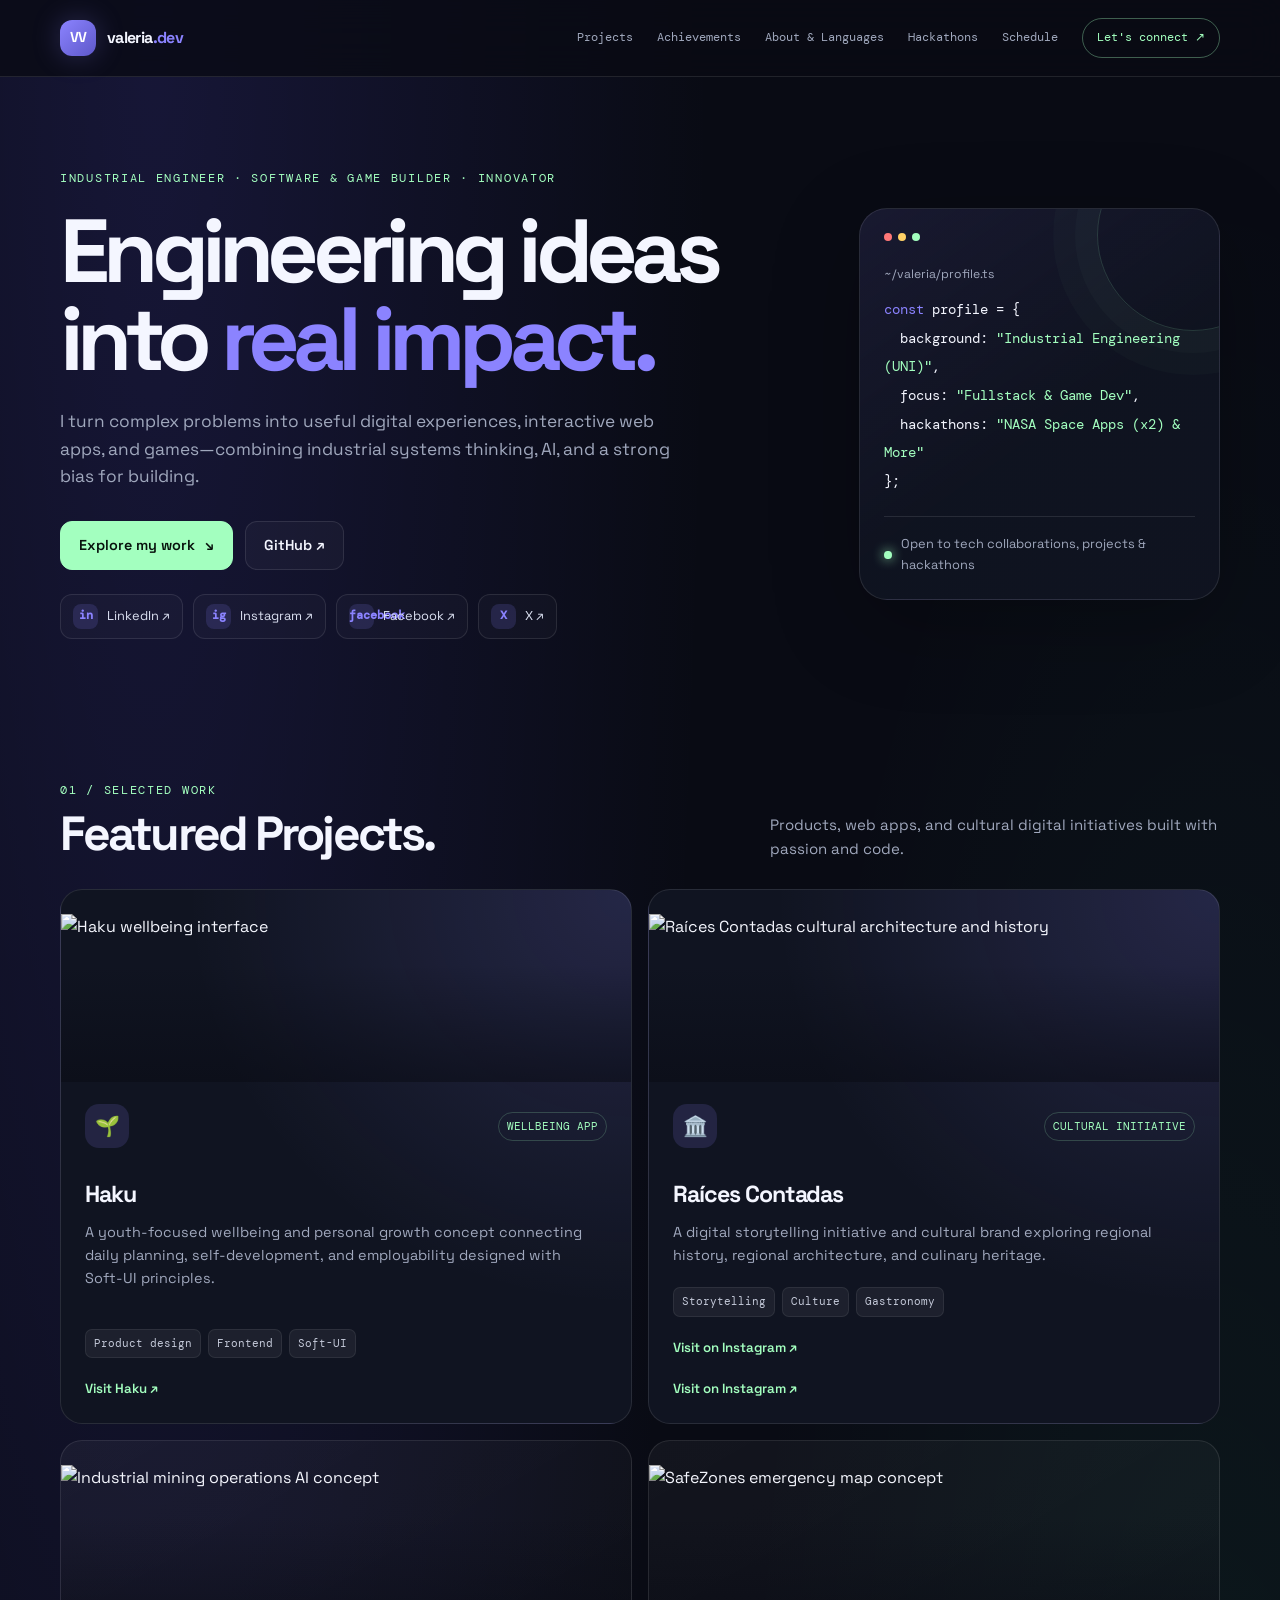
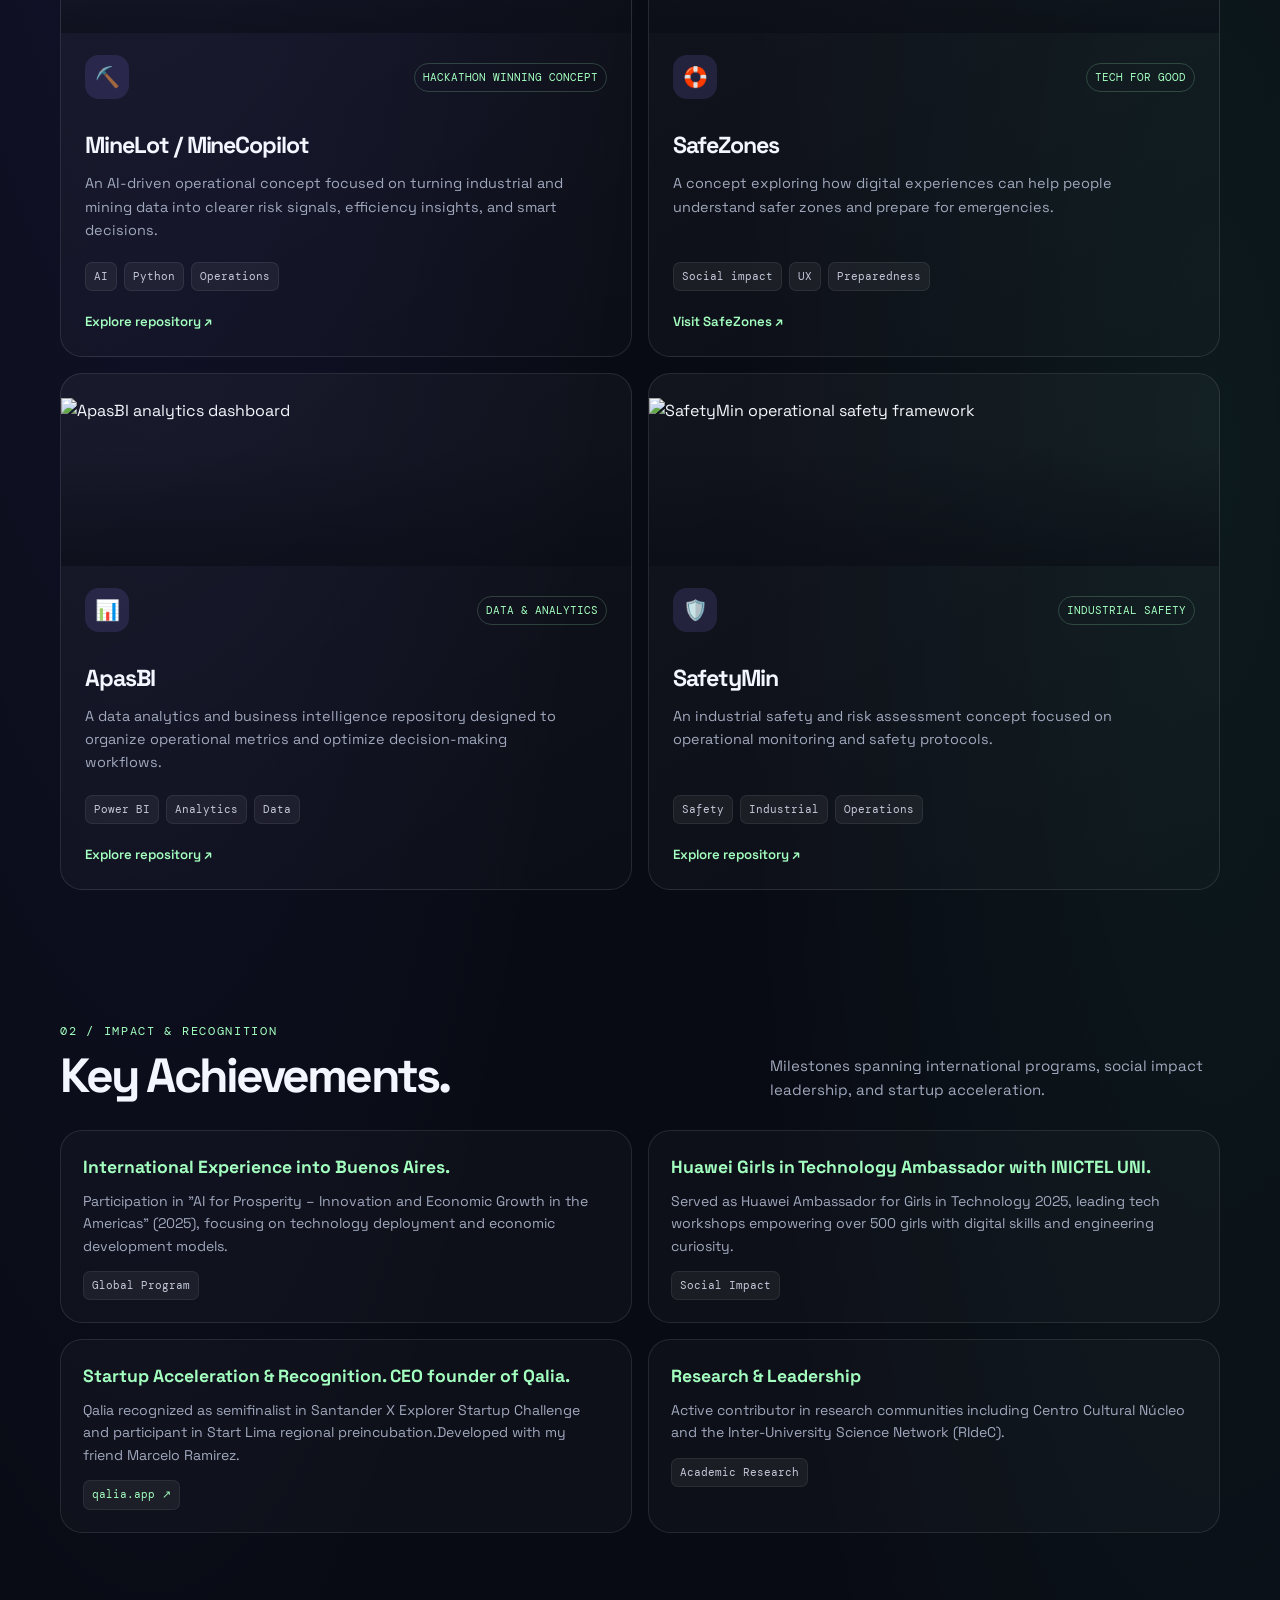
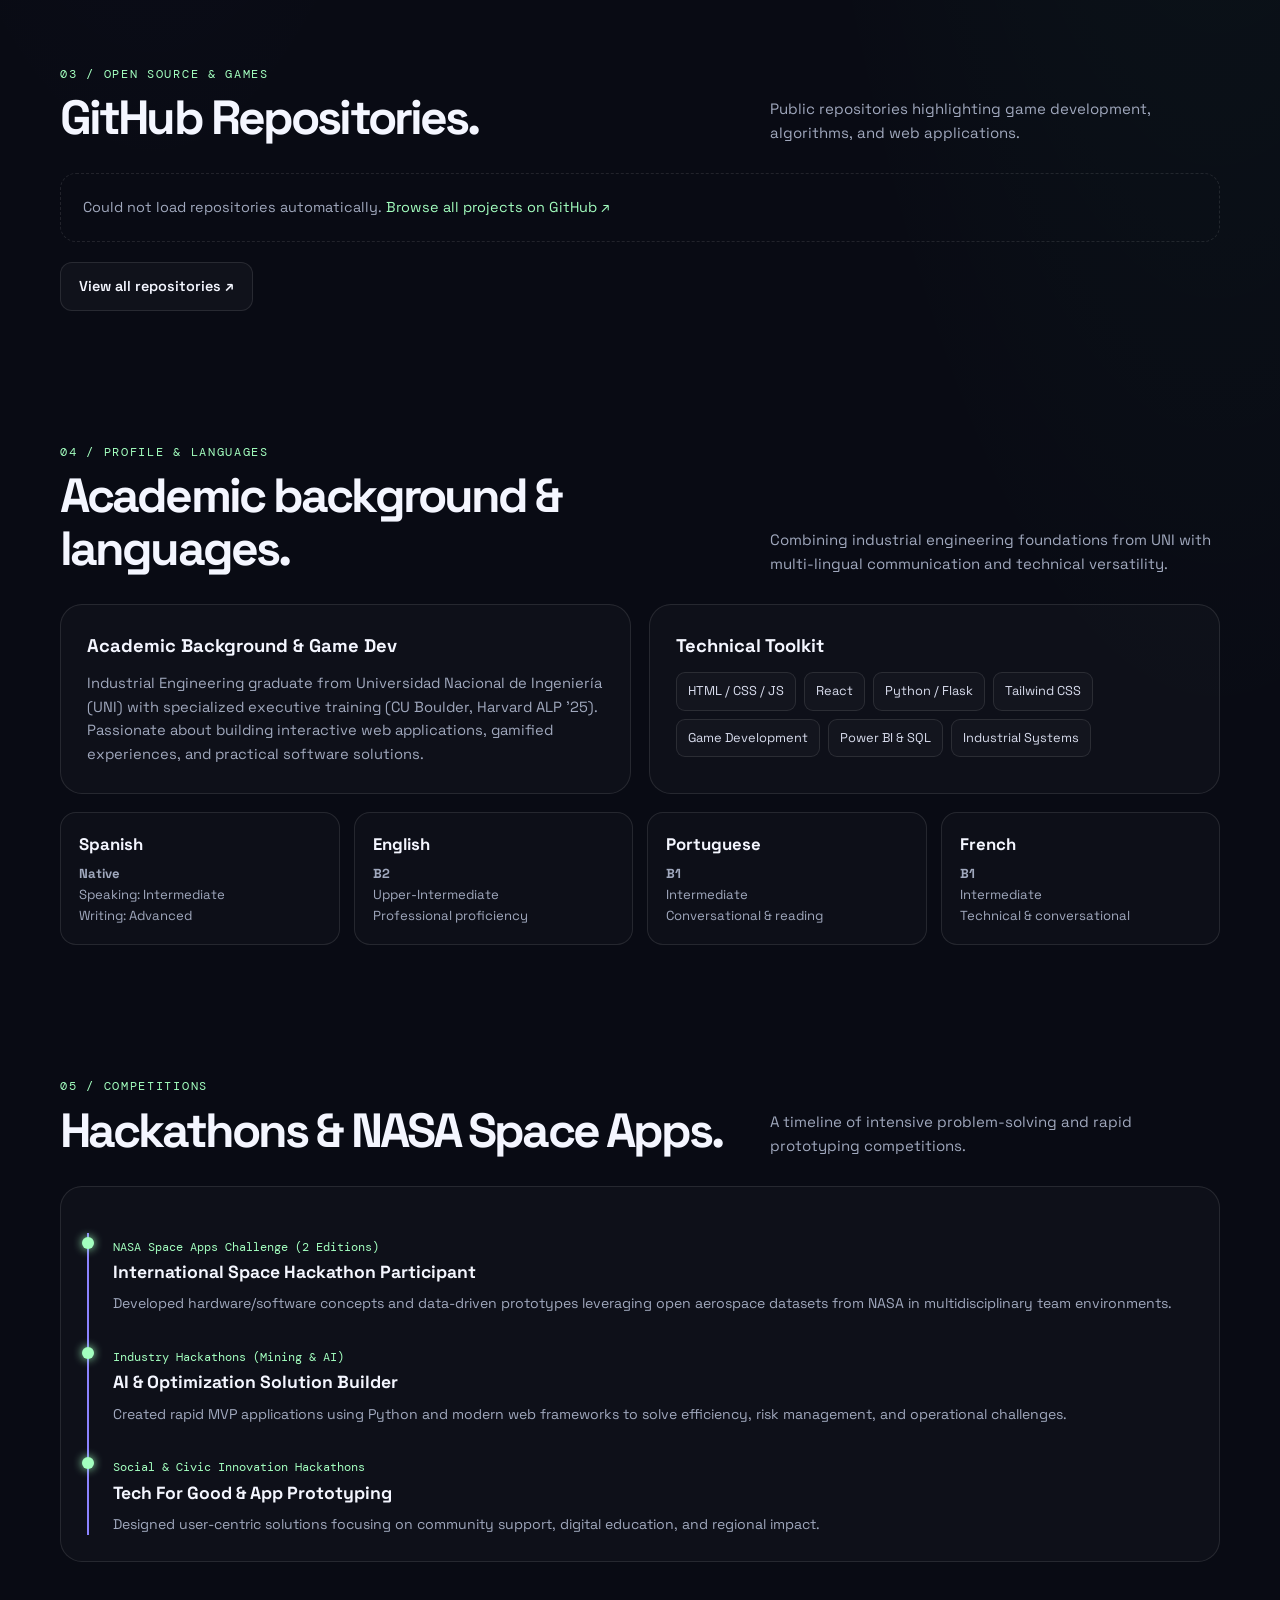
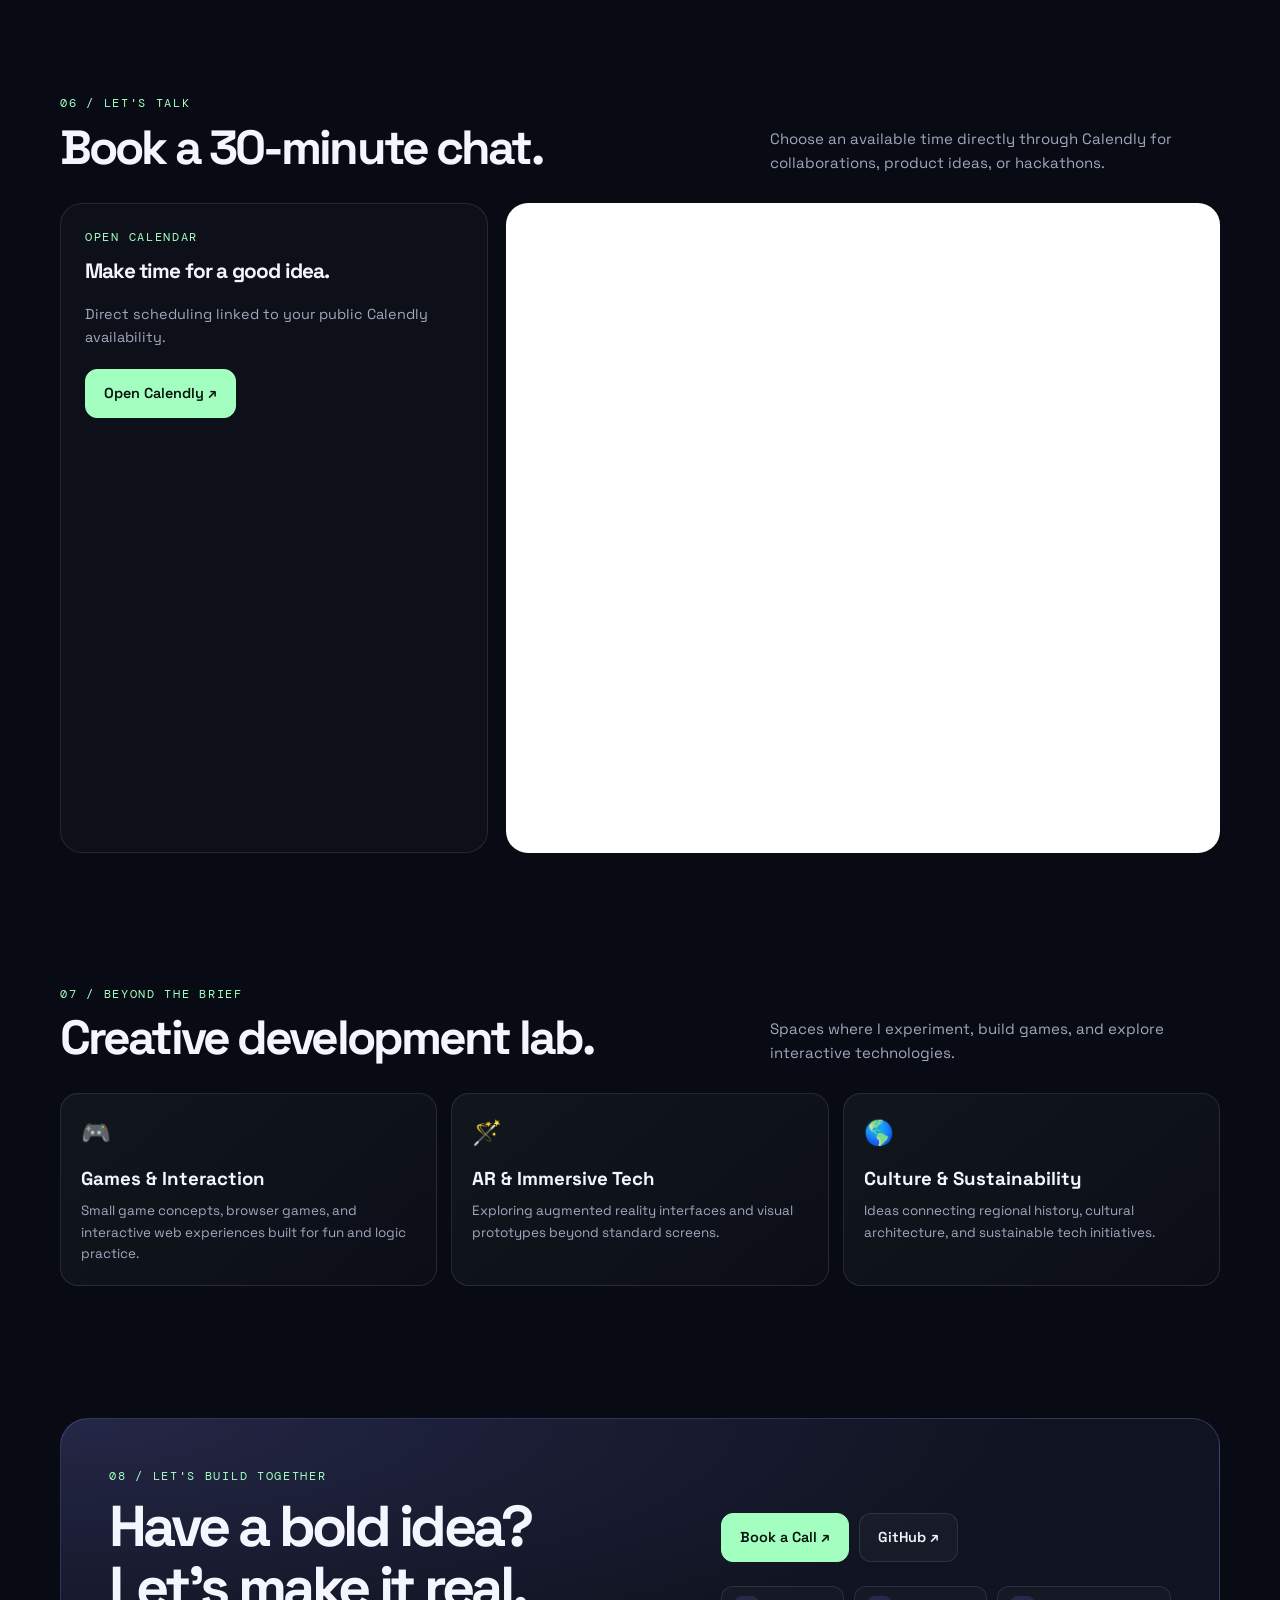
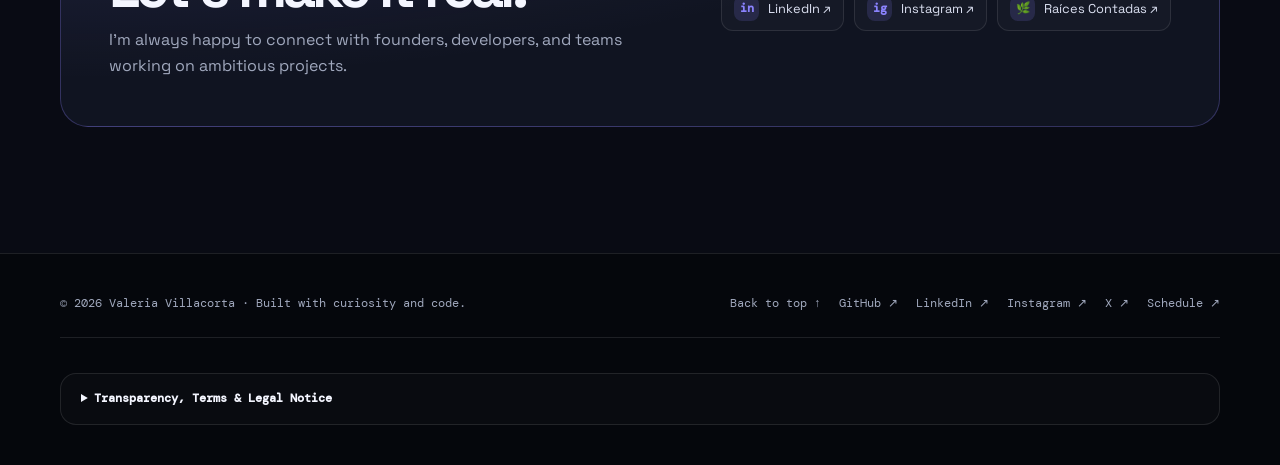
==== commit f6d104ea: "Update index.html" ====
--- a/index.html
+++ b/index.html
@@ -25,6 +25,12 @@
     .languages-grid{display:grid;grid-template-columns:repeat(4,1fr);gap:14px;margin-top:20px}
     .lang-item{padding:18px;border:1px solid var(--line);border-radius:16px;background:rgba(255,255,255,.02)}.lang-item h4{margin:0 0 6px;font-size:1.05rem}.lang-item p{margin:0;font-size:.82rem;color:var(--muted)}
     
+    .achievements-grid{display:grid;grid-template-columns:repeat(2,1fr);gap:16px;margin-top:20px}
+    .achievement-card{border:1px solid var(--line);border-radius:var(--radius);padding:22px;background:rgba(255,255,255,.025);display:flex;flex-direction:column}
+    .achievement-card h4{margin:0 0 8px;font-size:1.1rem;color:var(--green)}
+    .achievement-card p{color:var(--muted);font-size:.88rem;margin:0 0 14px}
+    .achievement-card .tag{align-self:flex-start}
+
     .timeline{position:relative;padding-left:24px;border-left:2px solid var(--purple);margin-top:20px}
     .timeline-item{position:relative;margin-bottom:28px}.timeline-item:last-child{margin-bottom:0}.timeline-item::before{content:'';position:absolute;left:-31px;top:4px;width:12px;height:12px;background:var(--green);border-radius:50%;box-shadow:0 0 10px var(--green)}
     .timeline-item h4{margin:0 0 4px;font-size:1.1rem}.timeline-item span{font-size:.78rem;color:var(--green);font-family:'DM Mono',monospace}.timeline-item p{margin:6px 0 0;color:var(--muted);font-size:.88rem}
@@ -45,8 +51,8 @@
     .reveal{opacity:0;transform:translateY(16px);transition:opacity .65s ease,transform .65s ease}.reveal.visible{opacity:1;transform:translateY(0)}
     .nav-toggle{display:none;border:1px solid var(--line);background:var(--panel);border-radius:10px;width:42px;height:42px;padding:10px;cursor:pointer}.nav-toggle span{display:block;height:2px;background:var(--text);margin:4px 0;border-radius:2px}
     
-    @media(max-width:850px){.hero{grid-template-columns:1fr;gap:30px;padding-top:70px}.hero-card{max-width:560px}.github-grid,.languages-grid{grid-template-columns:repeat(2,minmax(0,1fr))}.contact{align-items:flex-start;flex-direction:column}.lab-grid{grid-template-columns:1fr 1fr}.schedule-grid{grid-template-columns:1fr}}
-    @media(max-width:600px){.wrap{width:min(var(--max),calc(100% - 28px))}.nav{min-height:66px;flex-wrap:wrap;padding:10px 0}.nav-toggle{display:block;margin-left:auto}.nav-links{display:none;order:3;width:100%;padding:8px 0 14px;flex-direction:column;align-items:stretch;gap:4px;font-size:.8rem}.nav-links.is-open{display:flex}.languages-grid{grid-template-columns:1fr}.hero{padding:62px 0 40px;min-height:unset}.project-grid,.about-grid,.github-grid,.lab-grid{grid-template-columns:1fr}}
+    @media(max-width:850px){.hero{grid-template-columns:1fr;gap:30px;padding-top:70px}.hero-card{max-width:560px}.github-grid,.languages-grid,.achievements-grid{grid-template-columns:repeat(2,minmax(0,1fr))}.contact{align-items:flex-start;flex-direction:column}.lab-grid{grid-template-columns:1fr 1fr}.schedule-grid{grid-template-columns:1fr}}
+    @media(max-width:600px){.wrap{width:min(var(--max),calc(100% - 28px))}.nav{min-height:66px;flex-wrap:wrap;padding:10px 0}.nav-toggle{display:block;margin-left:auto}.nav-links{display:none;order:3;width:100%;padding:8px 0 14px;flex-direction:column;align-items:stretch;gap:4px;font-size:.8rem}.nav-links.is-open{display:flex}.languages-grid,.achievements-grid{grid-template-columns:1fr}.hero{padding:62px 0 40px;min-height:unset}.project-grid,.about-grid,.github-grid,.lab-grid{grid-template-columns:1fr}}
   </style>
 </head>
 <body>
@@ -55,7 +61,7 @@
       <a class="brand" href="#home" aria-label="Valeria Villacorta home"><span class="brand-mark">VV</span><span>valeria<span style="color:var(--purple)">.dev</span></span></a>
       <button class="nav-toggle" type="button" aria-expanded="false" aria-controls="primary-navigation" aria-label="Open navigation menu"><span></span><span></span><span></span></button>
       <nav class="nav-links" id="primary-navigation" aria-label="Main navigation">
-        <a href="#work">Projects</a><a href="#about">About & Languages</a><a href="#hackathons">Hackathons</a><a href="#schedule">Schedule</a><a href="#lab">Creative lab</a><a class="nav-cta" href="#contact">Let's connect ↗</a>
+        <a href="#work">Projects</a><a href="#achievements">Achievements</a><a href="#about">About & Languages</a><a href="#hackathons">Hackathons</a><a href="#schedule">Schedule</a><a class="nav-cta" href="#contact">Let's connect ↗</a>
       </nav>
     </div>
   </header>
@@ -73,18 +79,19 @@
         <div class="social-row" aria-label="Social media links">
           <a class="social-link" href="https://www.linkedin.com/in/valeria-villacorta-landeo-666313220/" target="_blank" rel="noopener noreferrer"><span class="social-icon">in</span>LinkedIn ↗</a>
           <a class="social-link" href="https://www.instagram.com/alexandra.villacorta/" target="_blank" rel="noopener noreferrer"><span class="social-icon">ig</span>Instagram ↗</a>
-          <a class="social-link" href="https://www.instagram.com/raices_contadas/" target="_blank" rel="noopener noreferrer"><span class="social-icon">🌿</span>Raíces Contadas ↗</a>
+          <a class="social-link" href="https://www.facebook.com/share/192o8YdkNt" target="_blank" rel="noopener noreferrer"><span class="social-icon">facebook</span>Facebook ↗</a>
+          <a class="social-link" href="https://x.com/VALERIA19067642" target="_blank" rel="noopener noreferrer"><span class="social-icon">X</span>X ↗</a>
         </div>
       </div>
       <aside class="hero-card reveal" aria-label="Developer profile card">
         <div class="terminal-top"><i></i><i></i><i></i></div>
         <div class="terminal-label">~/valeria/profile.ts</div>
         <div class="terminal-code"><span class="code-purple">const</span> profile = {<br>&nbsp;&nbsp;background: <span class="code-green">"Industrial Engineering (UNI)"</span>,<br>&nbsp;&nbsp;focus: <span class="code-green">"Fullstack & Game Dev"</span>,<br>&nbsp;&nbsp;hackathons: <span class="code-green">"NASA Space Apps (x2) & More"</span><br>};</div>
-        <div class="availability"><span class="dot"></span> Open to tech collaborations & hackathons</div>
+        <div class="availability"><span class="dot"></span> Open to tech collaborations, projects & hackathons</div>
       </aside>
     </section>
 
-    <!-- PROYECTOS PRINCIPALES (HAKU Y RAÍCES CONTADAS) -->
+    <!-- PROYECTOS PRINCIPALES -->
     <section class="wrap" id="work">
       <div class="section-head reveal">
         <div><div class="eyebrow">01 / Selected work</div><h2>Featured Projects.</h2></div>
@@ -97,7 +104,7 @@
           <h3>Haku</h3>
           <p>A youth-focused wellbeing and personal growth concept connecting daily planning, self-development, and employability designed with Soft-UI principles.</p>
           <div class="tags"><span class="tag">Product design</span><span class="tag">Frontend</span><span class="tag">Soft-UI</span></div>
-          <a class="project-link" href="https://haku.lovable.app" target="_blank" rel="noopener noreferrer">Visit Haku ↗</a>
+          <a class="project-link" href="https://hakupe.lovable.app/" target="_blank" rel="noopener noreferrer">Visit Haku ↗</a>
         </article>
 
         <article class="project featured reveal">
@@ -106,6 +113,7 @@
           <h3>Raíces Contadas</h3>
           <p>A digital storytelling initiative and cultural brand exploring regional history, regional architecture, and culinary heritage.</p>
           <div class="tags"><span class="tag">Storytelling</span><span class="tag">Culture</span><span class="tag">Gastronomy</span></div>
+          <a class="project-link" href="https://raices-contadas.vercel.app/" target="_blank" rel="noopener noreferrer">Visit on Instagram ↗</a>
           <a class="project-link" href="https://www.instagram.com/raices_contadas/" target="_blank" rel="noopener noreferrer">Visit on Instagram ↗</a>
         </article>
 
@@ -119,12 +127,60 @@
         </article>
 
         <article class="project reveal">
-          <div class="project-image-wrap"><img src="https://images.unsplash.com/photo-1490645935967-10de6ba17061?auto=format&fit=crop&w=1000&q=85" alt="Qalia AI nutrition platform" loading="lazy"></div>
-          <div class="project-top"><span class="project-icon">🥗</span><span class="status">HEALTHTECH</span></div>
-          <h3>Qalia AI</h3>
-          <p>An adaptive wellness and nutrition experience designed to help people build healthier habits around real routines and goals.</p>
-          <div class="tags"><span class="tag">AI</span><span class="tag">HealthTech</span><span class="tag">Personalization</span></div>
-          <a class="project-link" href="https://qalia.app" target="_blank" rel="noopener noreferrer">Visit Qalia ↗</a>
+          <div class="project-image-wrap"><img src="https://images.unsplash.com/photo-1500530855697-b586d89ba3ee?auto=format&fit=crop&w=1000&q=85" alt="SafeZones emergency map concept" loading="lazy"></div>
+          <div class="project-top"><span class="project-icon">🛟</span><span class="status">TECH FOR GOOD</span></div>
+          <h3>SafeZones</h3>
+          <p>A concept exploring how digital experiences can help people understand safer zones and prepare for emergencies.</p>
+          <div class="tags"><span class="tag">Social impact</span><span class="tag">UX</span><span class="tag">Preparedness</span></div>
+          <a class="project-link" href="https://secure-haven-map.lovable.app/" target="_blank" rel="noopener noreferrer">Visit SafeZones ↗</a>
+        </article>
+
+        <article class="project reveal">
+          <div class="project-image-wrap"><img src="https://images.unsplash.com/photo-1551288049-bebda4e38f71?auto=format&fit=crop&w=1000&q=85" alt="ApasBI analytics dashboard" loading="lazy"></div>
+          <div class="project-top"><span class="project-icon">📊</span><span class="status">DATA & ANALYTICS</span></div>
+          <h3>ApasBI</h3>
+          <p>A data analytics and business intelligence repository designed to organize operational metrics and optimize decision-making workflows.</p>
+          <div class="tags"><span class="tag">Power BI</span><span class="tag">Analytics</span><span class="tag">Data</span></div>
+          <a class="project-link" href="https://github.com/valevilla/ApasBI" target="_blank" rel="noreferrer">Explore repository ↗</a>
+        </article>
+
+        <article class="project reveal">
+          <div class="project-image-wrap"><img src="https://images.unsplash.com/photo-1500530855697-b586d89ba3ee?auto=format&fit=crop&w=1000&q=85" alt="SafetyMin operational safety framework" loading="lazy"></div>
+          <div class="project-top"><span class="project-icon">🛡️</span><span class="status">INDUSTRIAL SAFETY</span></div>
+          <h3>SafetyMin</h3>
+          <p>An industrial safety and risk assessment concept focused on operational monitoring and safety protocols.</p>
+          <div class="tags"><span class="tag">Safety</span><span class="tag">Industrial</span><span class="tag">Operations</span></div>
+          <a class="project-link" href="https://github.com/valevilla/SAFETYMIN" target="_blank" rel="noreferrer">Explore repository ↗</a>
+        </article>
+      </div>
+    </section>
+
+    <!-- LOGROS DESTACADOS DE LINKEDIN -->
+    <section class="wrap" id="achievements">
+      <div class="section-head reveal">
+        <div><div class="eyebrow">02 / Impact & Recognition</div><h2>Key Achievements.</h2></div>
+        <p>Milestones spanning international programs, social impact leadership, and startup acceleration.</p>
+      </div>
+      <div class="achievements-grid">
+        <article class="achievement-card reveal">
+          <h4>International Experience into Buenos Aires. </h4>
+          <p>Participation in "AI for Prosperity – Innovation and Economic Growth in the Americas" (2025), focusing on technology deployment and economic development models.</p>
+          <span class="tag">Global Program</span>
+        </article>
+        <article class="achievement-card reveal">
+          <h4>Huawei Girls in Technology Ambassador with INICTEL UNI.</h4>
+          <p>Served as Huawei Ambassador for Girls in Technology 2025, leading tech workshops empowering over 500 girls with digital skills and engineering curiosity.</p>
+          <span class="tag">Social Impact</span>
+        </article>
+        <article class="achievement-card reveal">
+          <h4>Startup Acceleration & Recognition. CEO founder of Qalia. </h4>
+          <p>Qalia recognized as semifinalist in Santander X Explorer Startup Challenge and participant in Start Lima regional preincubation.Developed with my friend Marcelo Ramirez.</p>
+          <span class="tag"><a href="https://qalia.app" target="_blank" rel="noopener noreferrer" style="color:var(--green)">qalia.app ↗</a></span>
+        </article>
+        <article class="achievement-card reveal">
+          <h4>Research & Leadership</h4>
+          <p>Active contributor in research communities including Centro Cultural Núcleo and the Inter-University Science Network (RIdeC).</p>
+          <span class="tag">Academic Research</span>
         </article>
       </div>
     </section>
@@ -132,7 +188,7 @@
     <!-- GITHUB REPOSITORIES -->
     <section class="wrap" id="github-projects">
       <div class="section-head reveal">
-        <div><div class="eyebrow">02 / Open source & Games</div><h2>GitHub Repositories.</h2></div>
+        <div><div class="eyebrow">03 / Open source & Games</div><h2>GitHub Repositories.</h2></div>
         <p>Public repositories highlighting game development, algorithms, and web applications.</p>
       </div>
       <div id="github-grid" class="github-grid"><div class="loading">Loading public repositories…</div></div>
@@ -142,7 +198,7 @@
     <!-- SOBRE MÍ E IDIOMAS -->
     <section class="wrap" id="about">
       <div class="section-head reveal">
-        <div><div class="eyebrow">03 / Profile & Languages</div><h2>Academic background & languages.</h2></div>
+        <div><div class="eyebrow">04 / Profile & Languages</div><h2>Academic background & languages.</h2></div>
         <p>Combining industrial engineering foundations from UNI with multi-lingual communication and technical versatility.</p>
       </div>
       <div class="about-grid">
@@ -180,7 +236,7 @@
     <!-- LÍNEA DE TIEMPO DE HACKATHONS -->
     <section class="wrap" id="hackathons">
       <div class="section-head reveal">
-        <div><div class="eyebrow">04 / Competitions</div><h2>Hackathons & NASA Space Apps.</h2></div>
+        <div><div class="eyebrow">05 / Competitions</div><h2>Hackathons & NASA Space Apps.</h2></div>
         <p>A timeline of intensive problem-solving and rapid prototyping competitions.</p>
       </div>
       <div class="about-card reveal">
@@ -207,7 +263,7 @@
     <!-- SECCIÓN DE CALENDLY (CONECTADO A TU ENLACE PÚBLICO) -->
     <section class="wrap" id="schedule">
       <div class="section-head reveal">
-        <div><div class="eyebrow">05 / Let's talk</div><h2>Book a 30-minute chat.</h2></div>
+        <div><div class="eyebrow">06 / Let's talk</div><h2>Book a 30-minute chat.</h2></div>
         <p>Choose an available time directly through Calendly for collaborations, product ideas, or hackathons.</p>
       </div>
       <div class="schedule-grid">
@@ -228,7 +284,7 @@
     <!-- CREATIVE LAB -->
     <section class="wrap" id="lab">
       <div class="section-head reveal">
-        <div><div class="eyebrow">06 / Beyond the brief</div><h2>Creative development lab.</h2></div>
+        <div><div class="eyebrow">07 / Beyond the brief</div><h2>Creative development lab.</h2></div>
         <p>Spaces where I experiment, build games, and explore interactive technologies.</p>
       </div>
       <div class="lab-grid">
@@ -254,7 +310,7 @@
     <section class="wrap" id="contact">
       <div class="contact reveal">
         <div>
-          <div class="eyebrow">07 / Let's build together</div>
+          <div class="eyebrow">08 / Let's build together</div>
           <h2>Have a bold idea?<br>Let's make it real.</h2>
           <p>I'm always happy to connect with founders, developers, and teams working on ambitious projects.</p>
         </div>
@@ -281,9 +337,9 @@
         <div class="footer-links">
           <a href="#home">Back to top ↑</a>
           <a href="https://github.com/vale34villa1" target="_blank" rel="noreferrer">GitHub ↗</a>
-          <a href="https://www.linkedin.com/in/valeria-villacorta-landeo-666313220/" target="_blank" rel="noreferrer">LinkedIn ↗</a>
+          <a href="https://www.linkedin.com/in/valeria-villacorta-landeo-666313220/" target="_blank" rel="noopener noreferrer">LinkedIn ↗</a>
           <a href="https://www.instagram.com/alexandra.villacorta/" target="_blank" rel="noopener noreferrer">Instagram ↗</a>
-          <a href="https://www.instagram.com/raices_contadas/" target="_blank" rel="noopener noreferrer">Raíces Contadas ↗</a>
+          <a href="https://x.com/VALERIA19067642" target="_blank" rel="noopener noreferrer">X ↗</a>
           <a href="https://calendly.com/valeria-villacorta04/30min" target="_blank" rel="noopener noreferrer">Schedule ↗</a>
         </div>
       </div>
@@ -321,7 +377,7 @@
     const username = 'vale34villa1';
     const grid = document.getElementById('github-grid');
     const featuredOrder = ['factored-hackathon-2026-minelot', 'IWCORE', 'SAYANI', 'Flower-game-', 'Car_game_day', 'Anniversary-'];
-    function escapeHTML(value='') { return String(value).replace(/[&<>"']/g, char => ({'&':'&amp;','<':'&lt;','>':'&gt;','"':'&quot;',"'":'&#39;p'}[char])); }
+    function escapeHTML(value='') { return String(value).replace(/[&<>"']/g, char => ({'&':'&amp;','<':'&lt;','>':'&gt;','"':'&quot;',"'":'&#39;'}[char])); }
     function repoCard(repo) {
       const language = repo.language || 'Code';
       const description = repo.description || 'Open repository to explore code and implementation notes.';
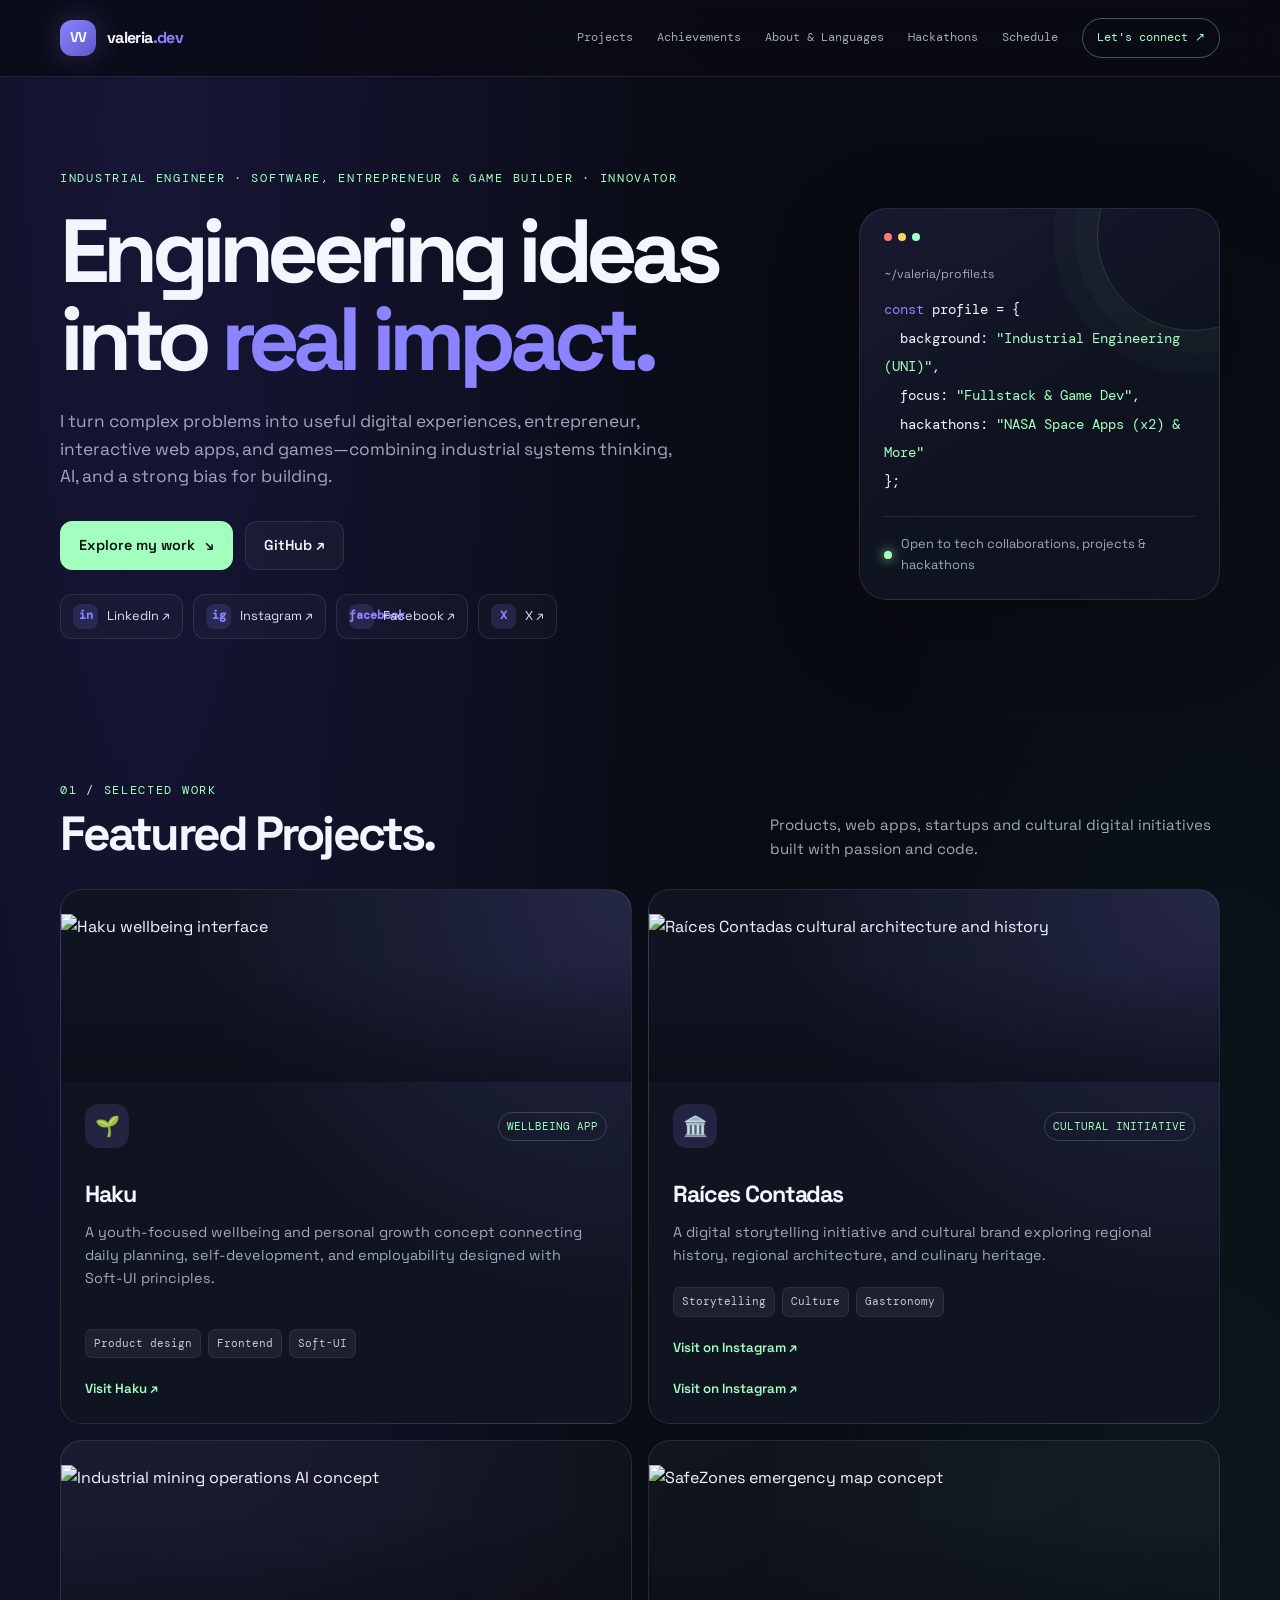
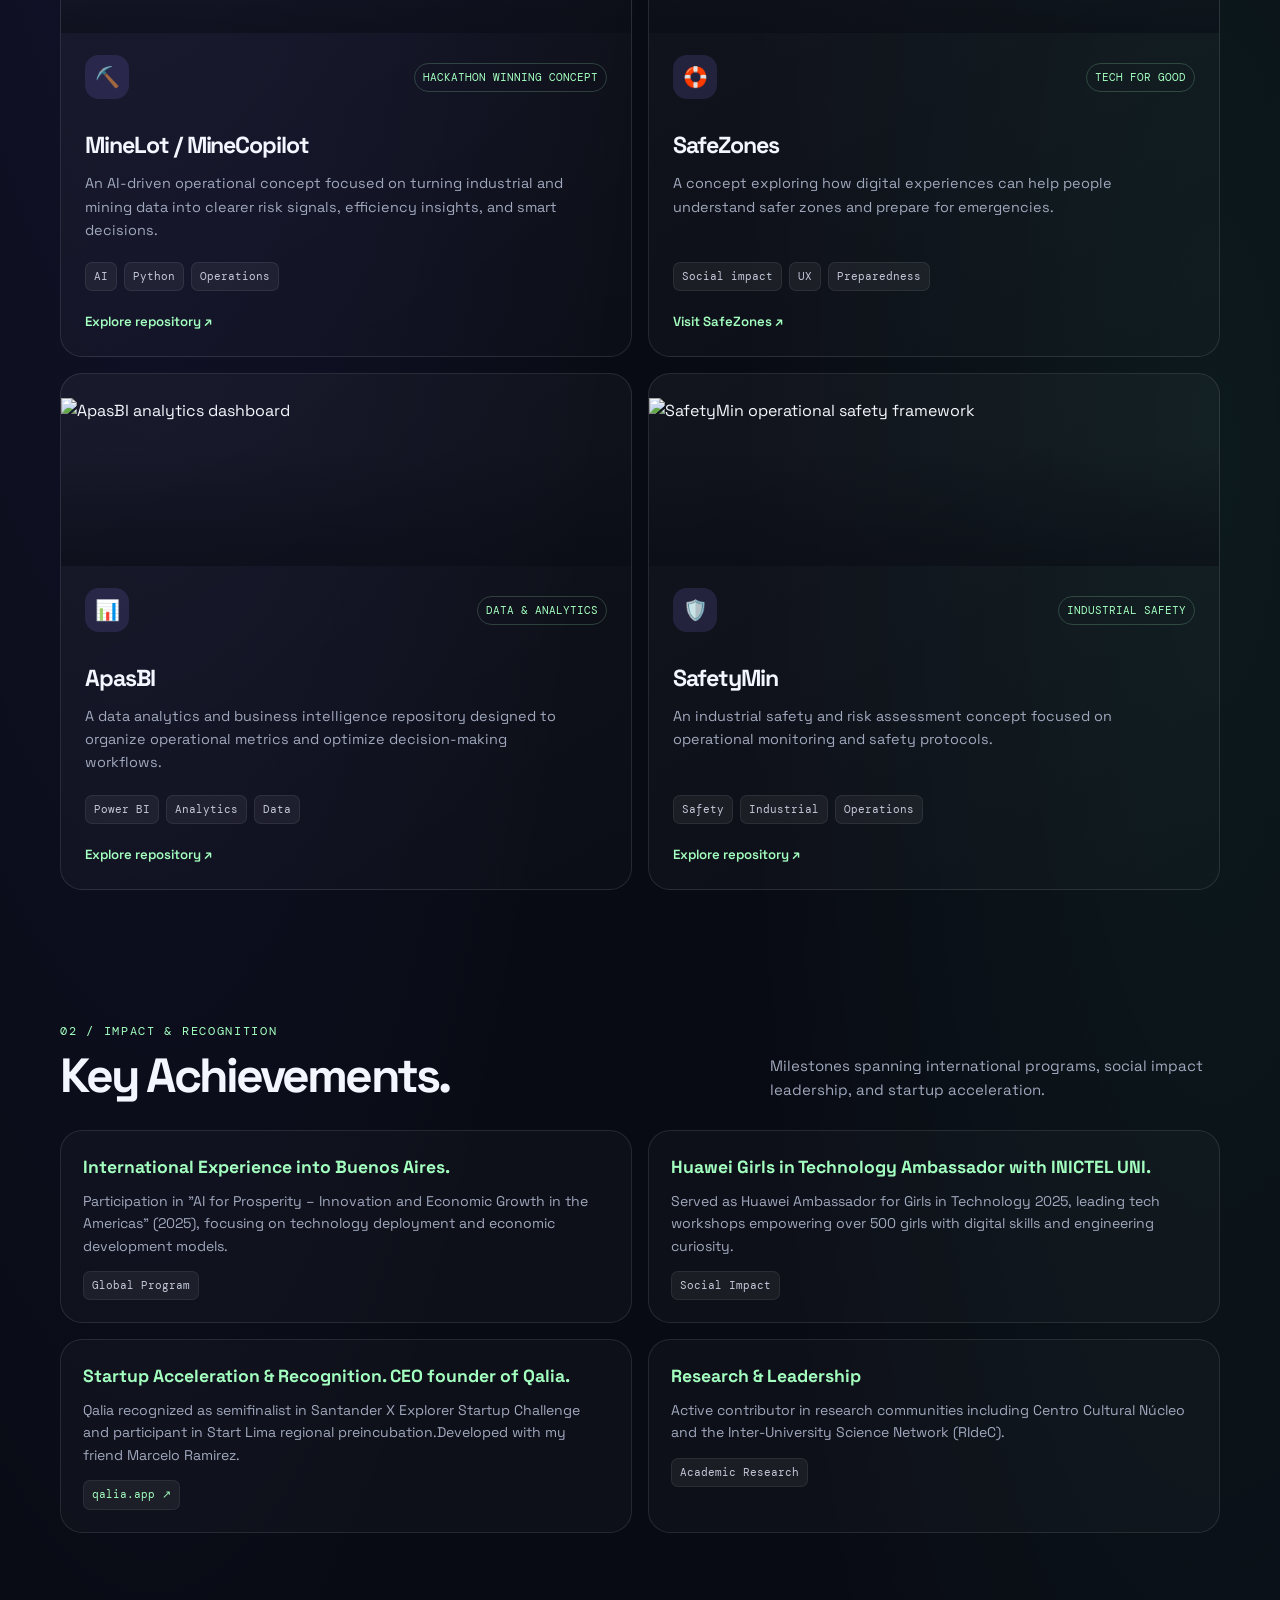
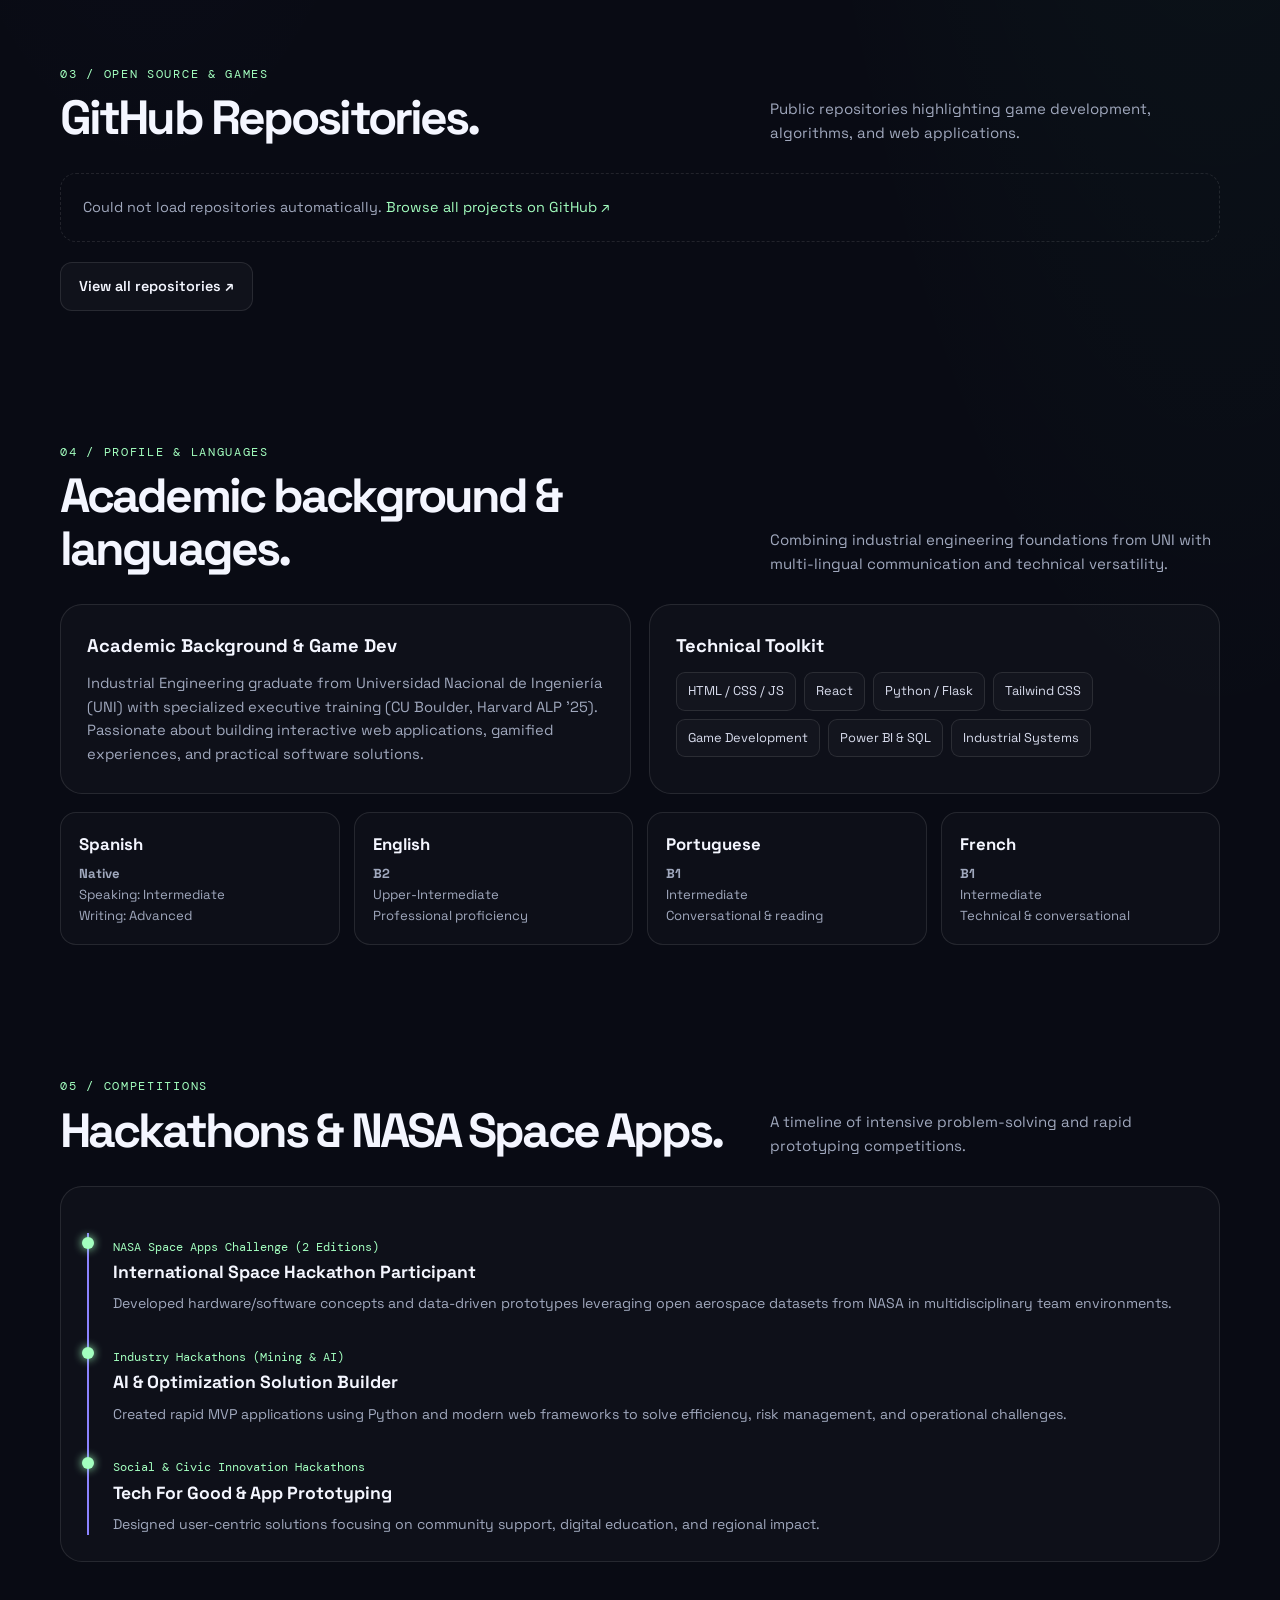
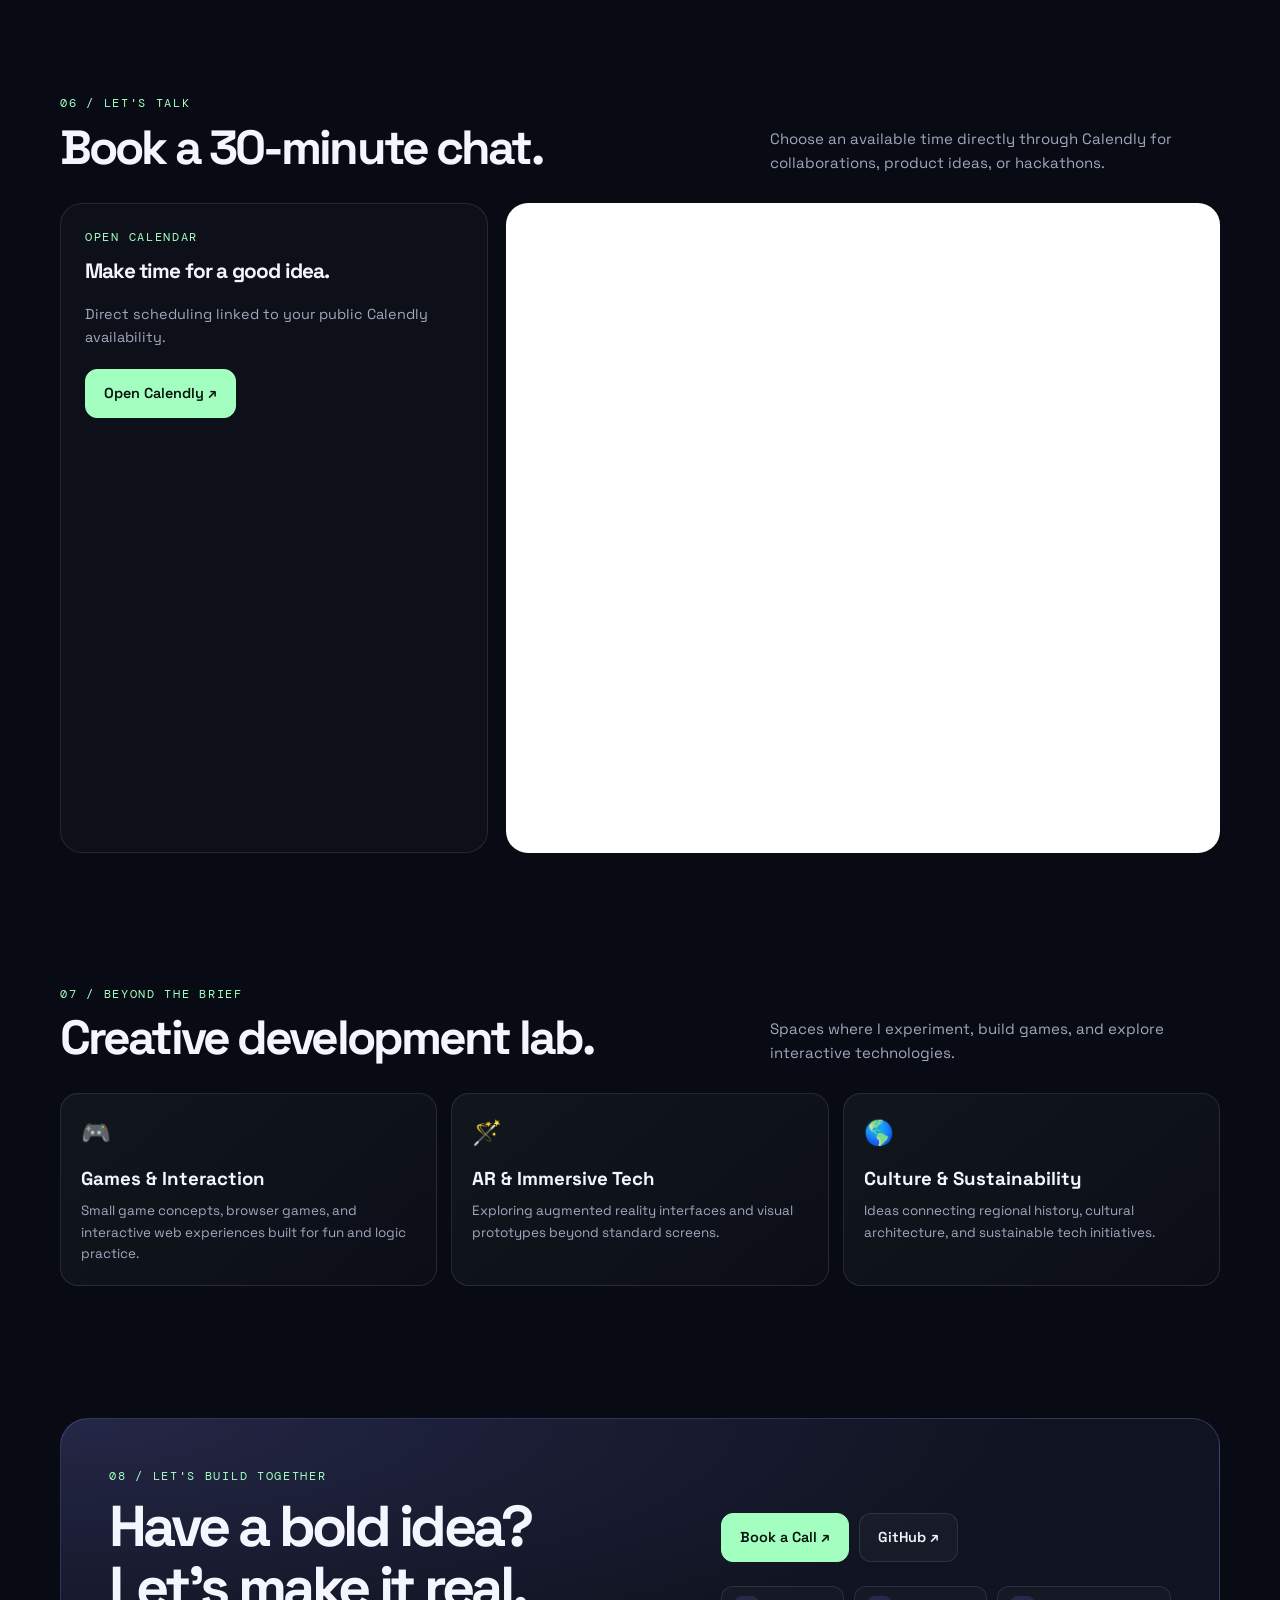
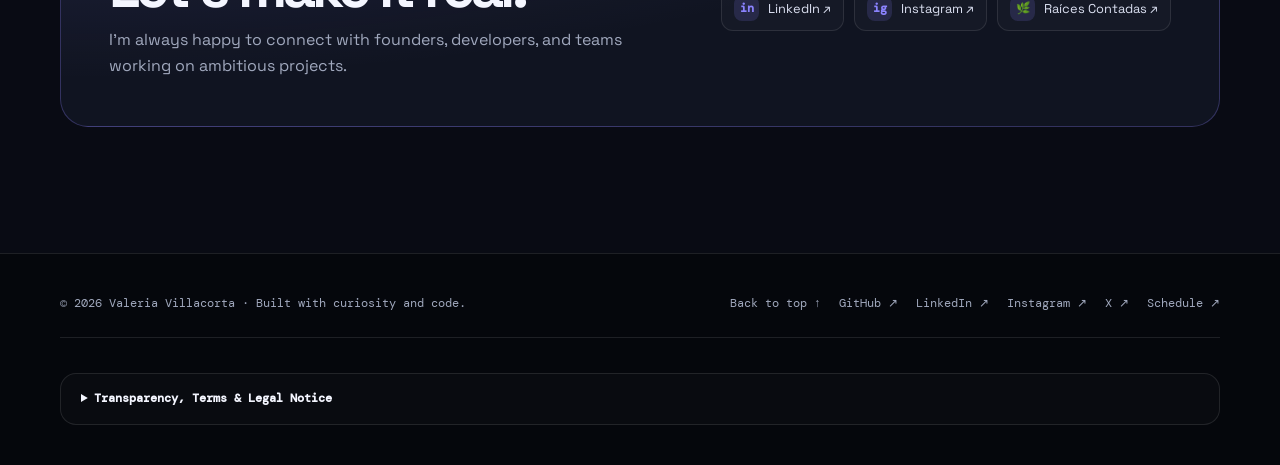
==== commit 1b3c6c1e: "Update index.html" ====
--- a/index.html
+++ b/index.html
@@ -69,9 +69,9 @@
   <main>
     <section class="wrap hero" id="home">
       <div class="reveal">
-        <div class="eyebrow">Industrial Engineer · Software & Game Builder · Innovator</div>
+        <div class="eyebrow">Industrial Engineer · Software, Entrepreneur & Game Builder · Innovator</div>
         <h1>Engineering ideas<br>into <span>real impact.</span></h1>
-        <p class="hero-copy">I turn complex problems into useful digital experiences, interactive web apps, and games—combining industrial systems thinking, AI, and a strong bias for building.</p>
+        <p class="hero-copy">I turn complex problems into useful digital experiences, entrepreneur, interactive web apps, and games—combining industrial systems thinking, AI, and a strong bias for building.</p>
         <div class="actions">
           <a class="btn btn-primary" href="#work">Explore my work <span>↘</span></a>
           <a class="btn btn-secondary" href="https://github.com/vale34villa1" target="_blank" rel="noreferrer">GitHub ↗</a>
@@ -95,7 +95,7 @@
     <section class="wrap" id="work">
       <div class="section-head reveal">
         <div><div class="eyebrow">01 / Selected work</div><h2>Featured Projects.</h2></div>
-        <p>Products, web apps, and cultural digital initiatives built with passion and code.</p>
+        <p>Products, web apps, startups and cultural digital initiatives built with passion and code.</p>
       </div>
       <div class="project-grid">
         <article class="project featured reveal">
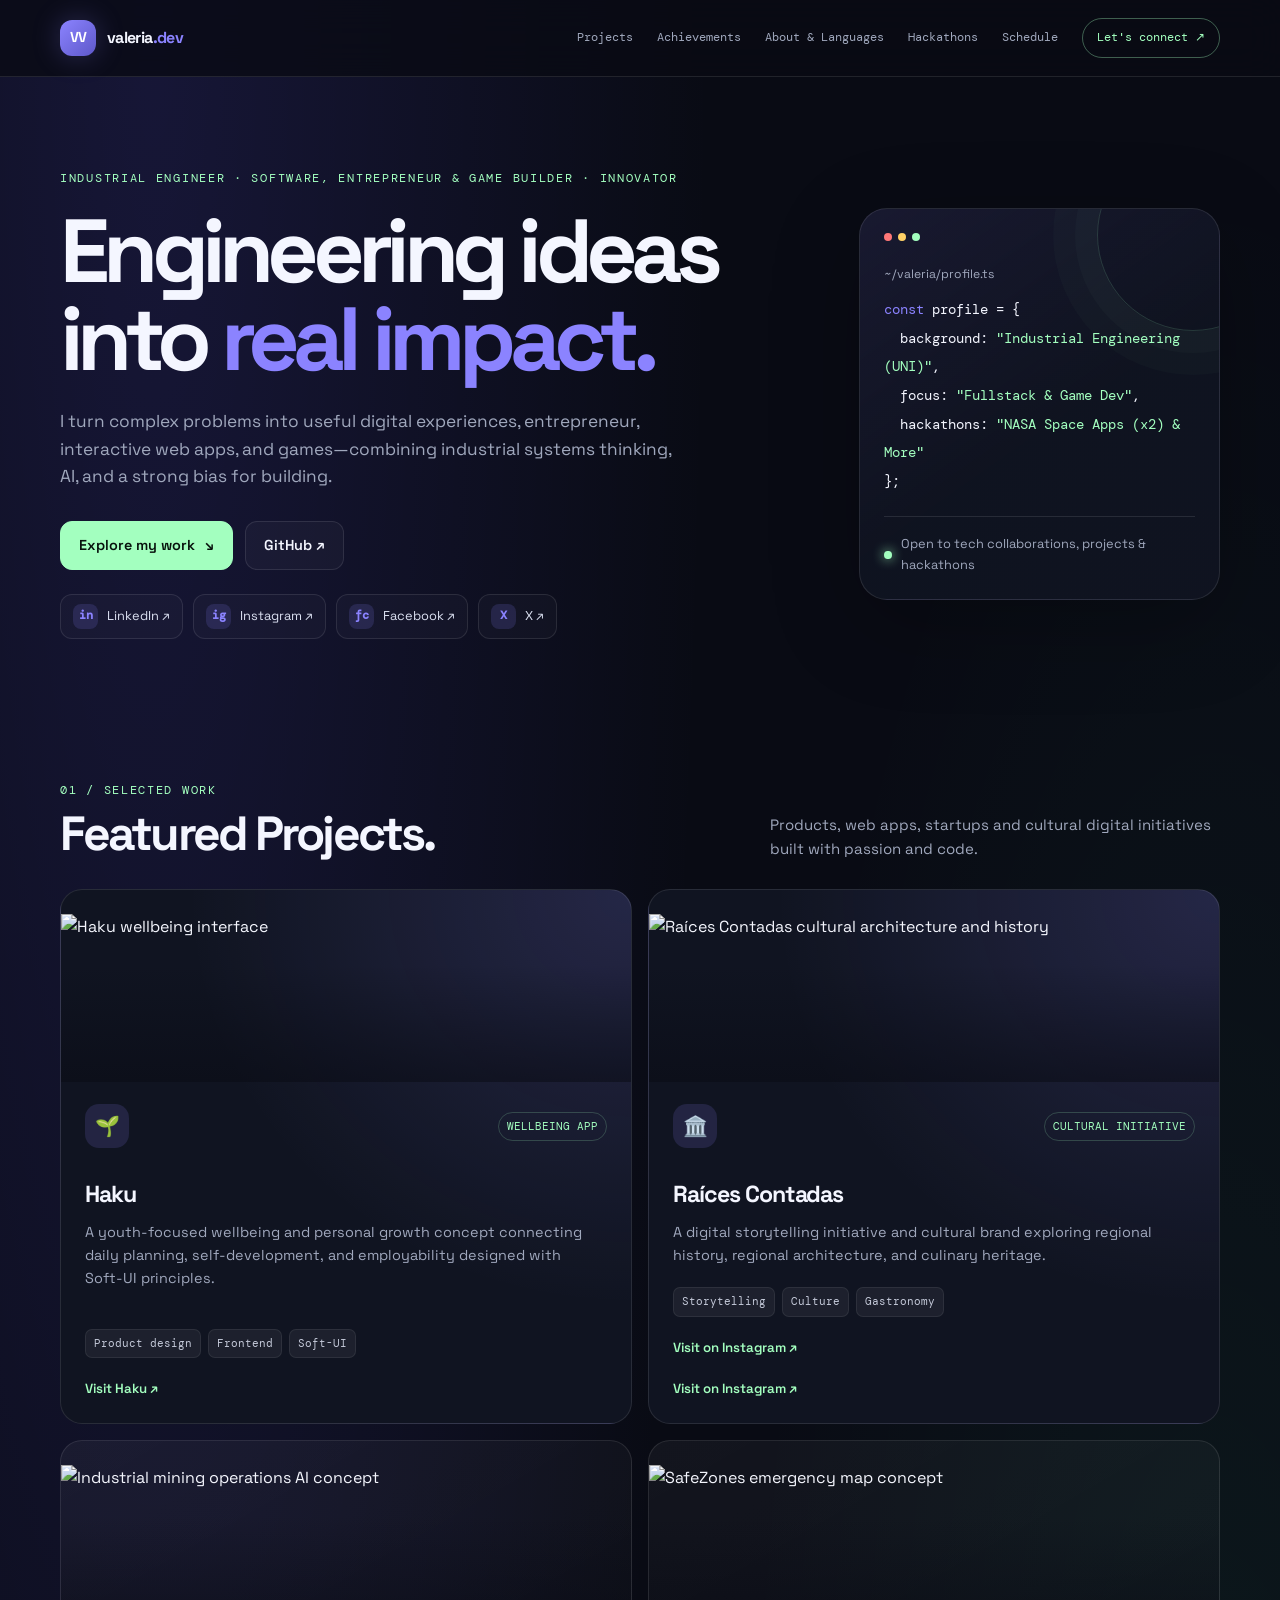
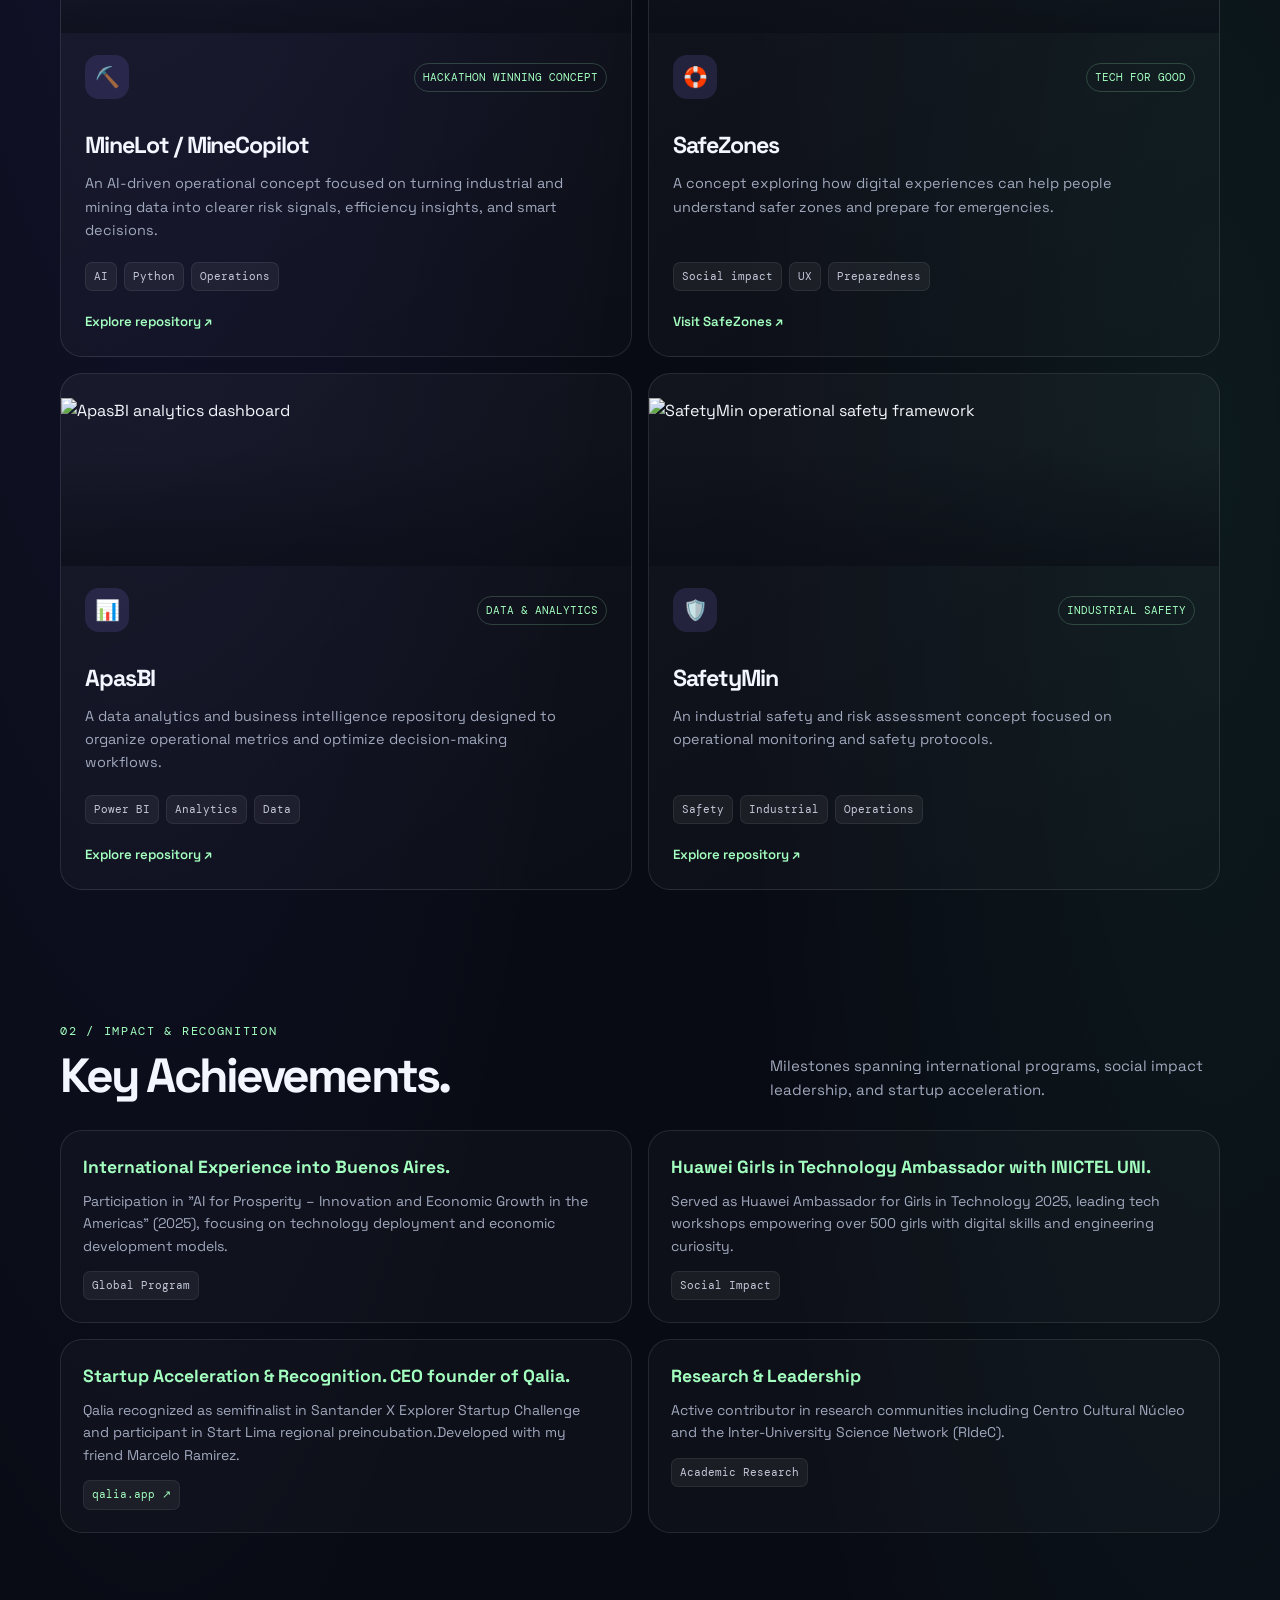
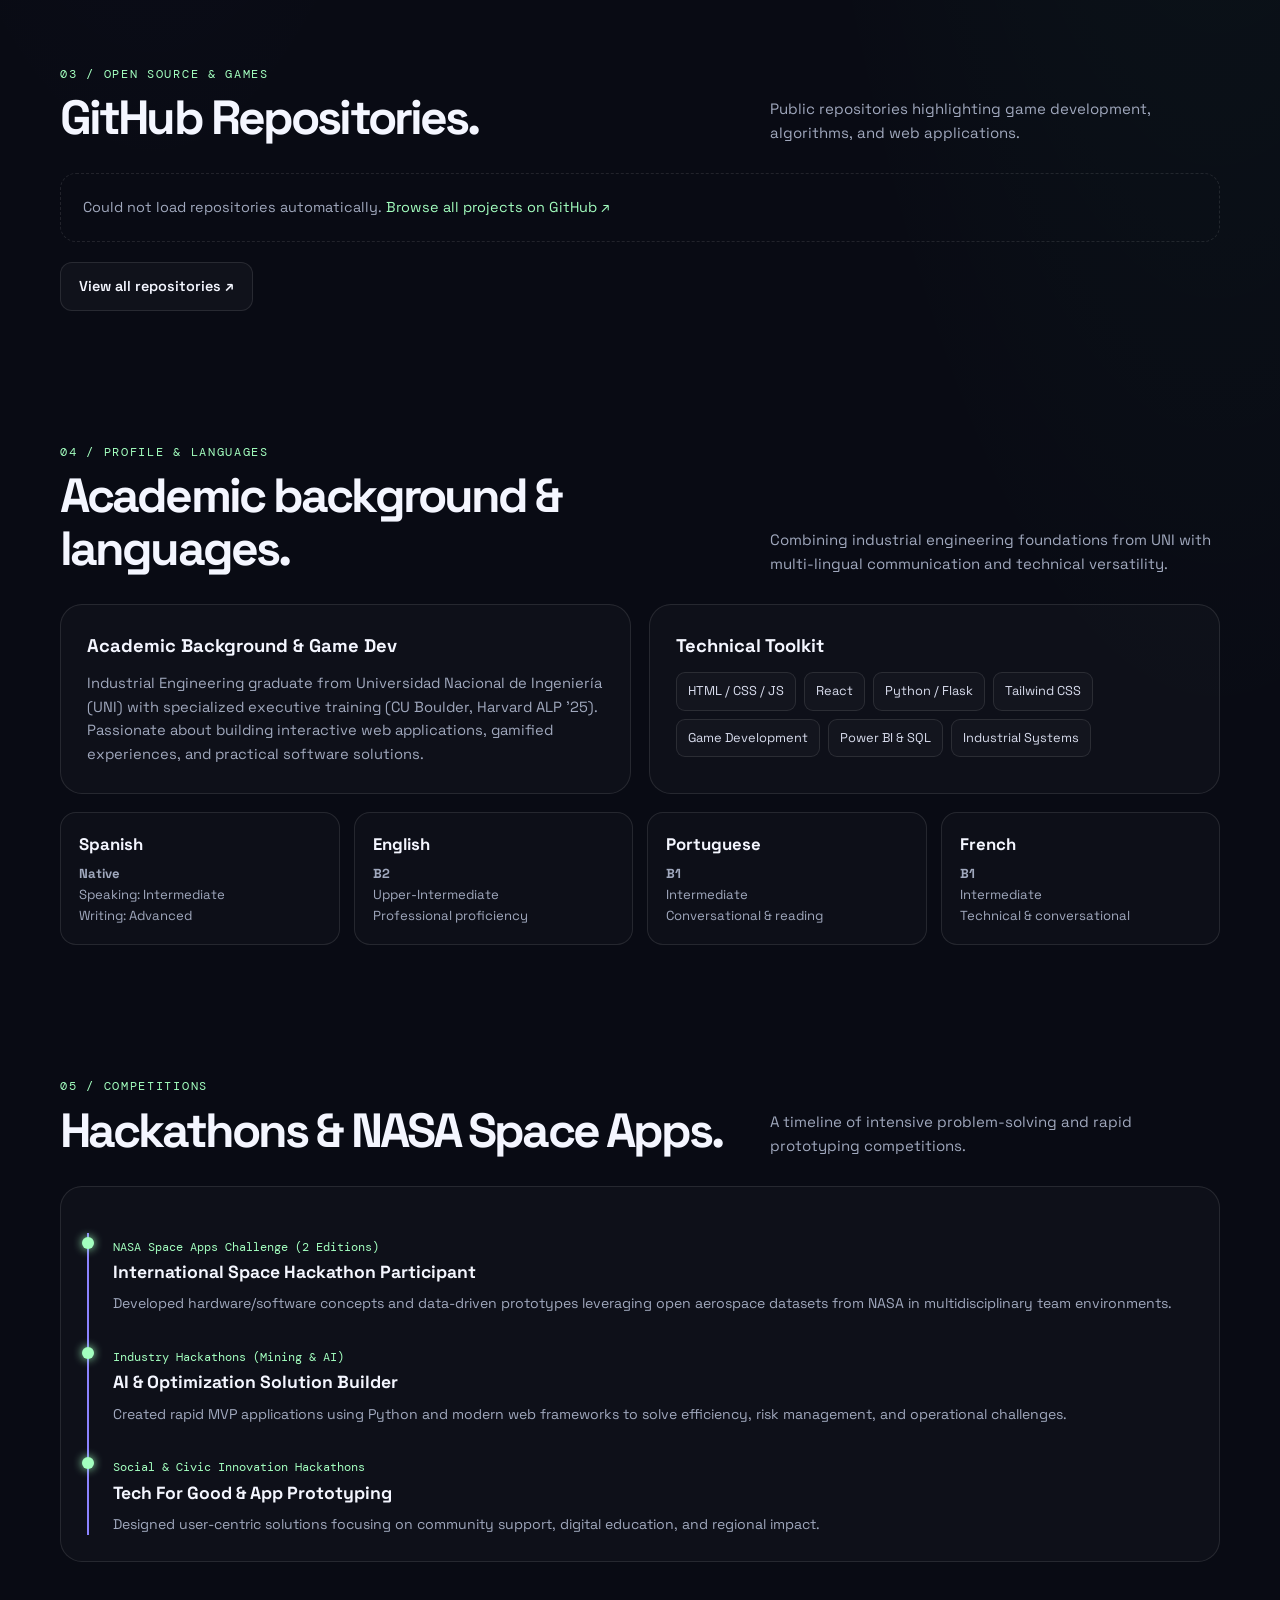
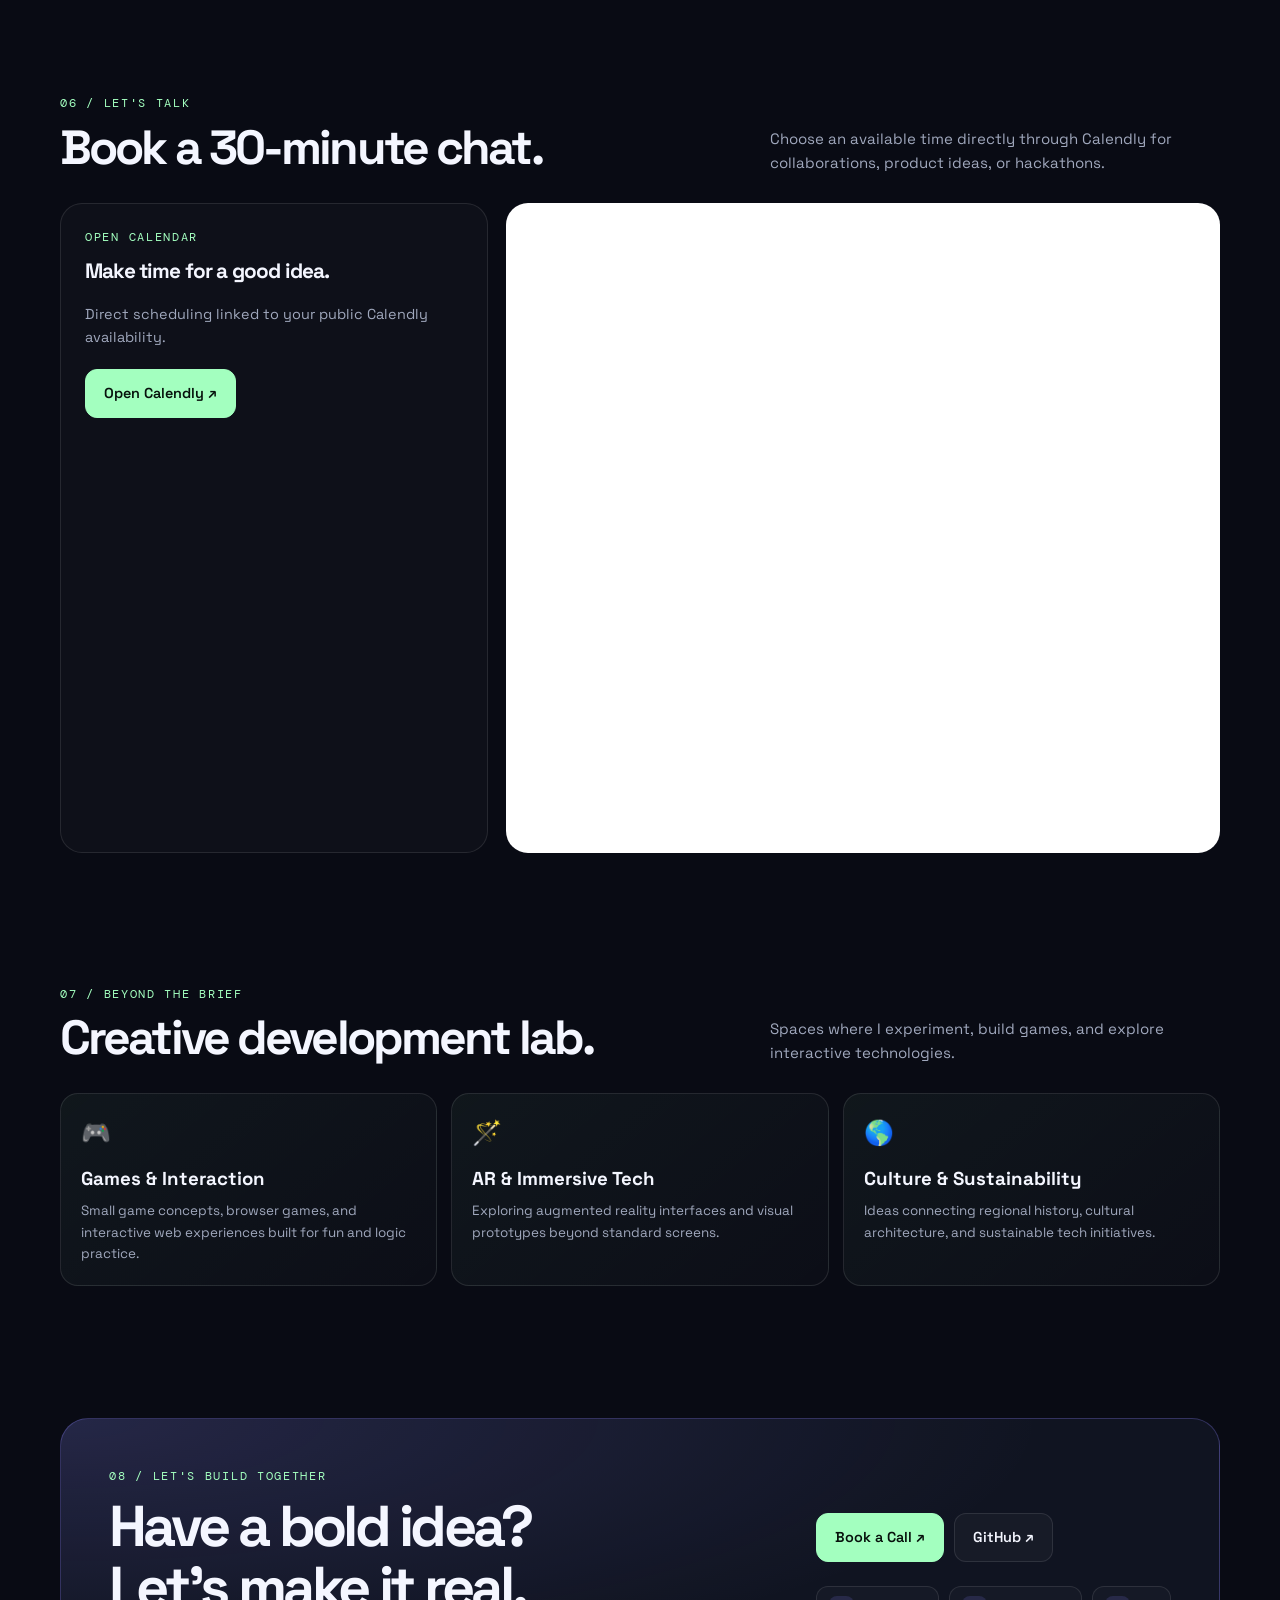
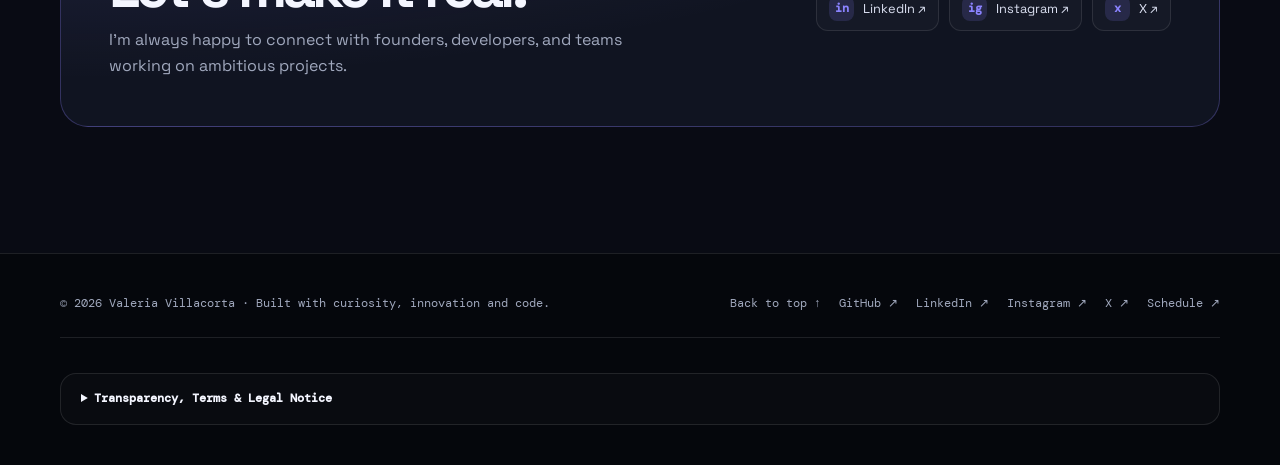
==== commit f2339daf: "Update index.html" ====
--- a/index.html
+++ b/index.html
@@ -79,7 +79,7 @@
         <div class="social-row" aria-label="Social media links">
           <a class="social-link" href="https://www.linkedin.com/in/valeria-villacorta-landeo-666313220/" target="_blank" rel="noopener noreferrer"><span class="social-icon">in</span>LinkedIn ↗</a>
           <a class="social-link" href="https://www.instagram.com/alexandra.villacorta/" target="_blank" rel="noopener noreferrer"><span class="social-icon">ig</span>Instagram ↗</a>
-          <a class="social-link" href="https://www.facebook.com/share/192o8YdkNt" target="_blank" rel="noopener noreferrer"><span class="social-icon">facebook</span>Facebook ↗</a>
+          <a class="social-link" href="https://www.facebook.com/share/192o8YdkNt" target="_blank" rel="noopener noreferrer"><span class="social-icon">fc</span>Facebook ↗</a>
           <a class="social-link" href="https://x.com/VALERIA19067642" target="_blank" rel="noopener noreferrer"><span class="social-icon">X</span>X ↗</a>
         </div>
       </div>
@@ -322,7 +322,7 @@
           <div class="social-row" aria-label="Follow me">
             <a class="social-link" href="https://www.linkedin.com/in/valeria-villacorta-landeo-666313220/" target="_blank" rel="noopener noreferrer"><span class="social-icon">in</span>LinkedIn ↗</a>
             <a class="social-link" href="https://www.instagram.com/alexandra.villacorta/" target="_blank" rel="noopener noreferrer"><span class="social-icon">ig</span>Instagram ↗</a>
-            <a class="social-link" href="https://www.instagram.com/raices_contadas/" target="_blank" rel="noopener noreferrer"><span class="social-icon">🌿</span>Raíces Contadas ↗</a>
+            <a class="social-link" href="https://x.com/VALERIA19067642" target="_blank" rel="noopener noreferrer"><span class="social-icon">x</span>X ↗</a>
           </div>
         </div>
       </div>
@@ -333,7 +333,7 @@
   <footer>
     <div class="wrap">
       <div class="footer-inner" style="margin-bottom: 24px;">
-        <span>© <span id="year"></span> Valeria Villacorta · Built with curiosity and code.</span>
+        <span>© <span id="year"></span> Valeria Villacorta · Built with curiosity, innovation and code.</span>
         <div class="footer-links">
           <a href="#home">Back to top ↑</a>
           <a href="https://github.com/vale34villa1" target="_blank" rel="noreferrer">GitHub ↗</a>
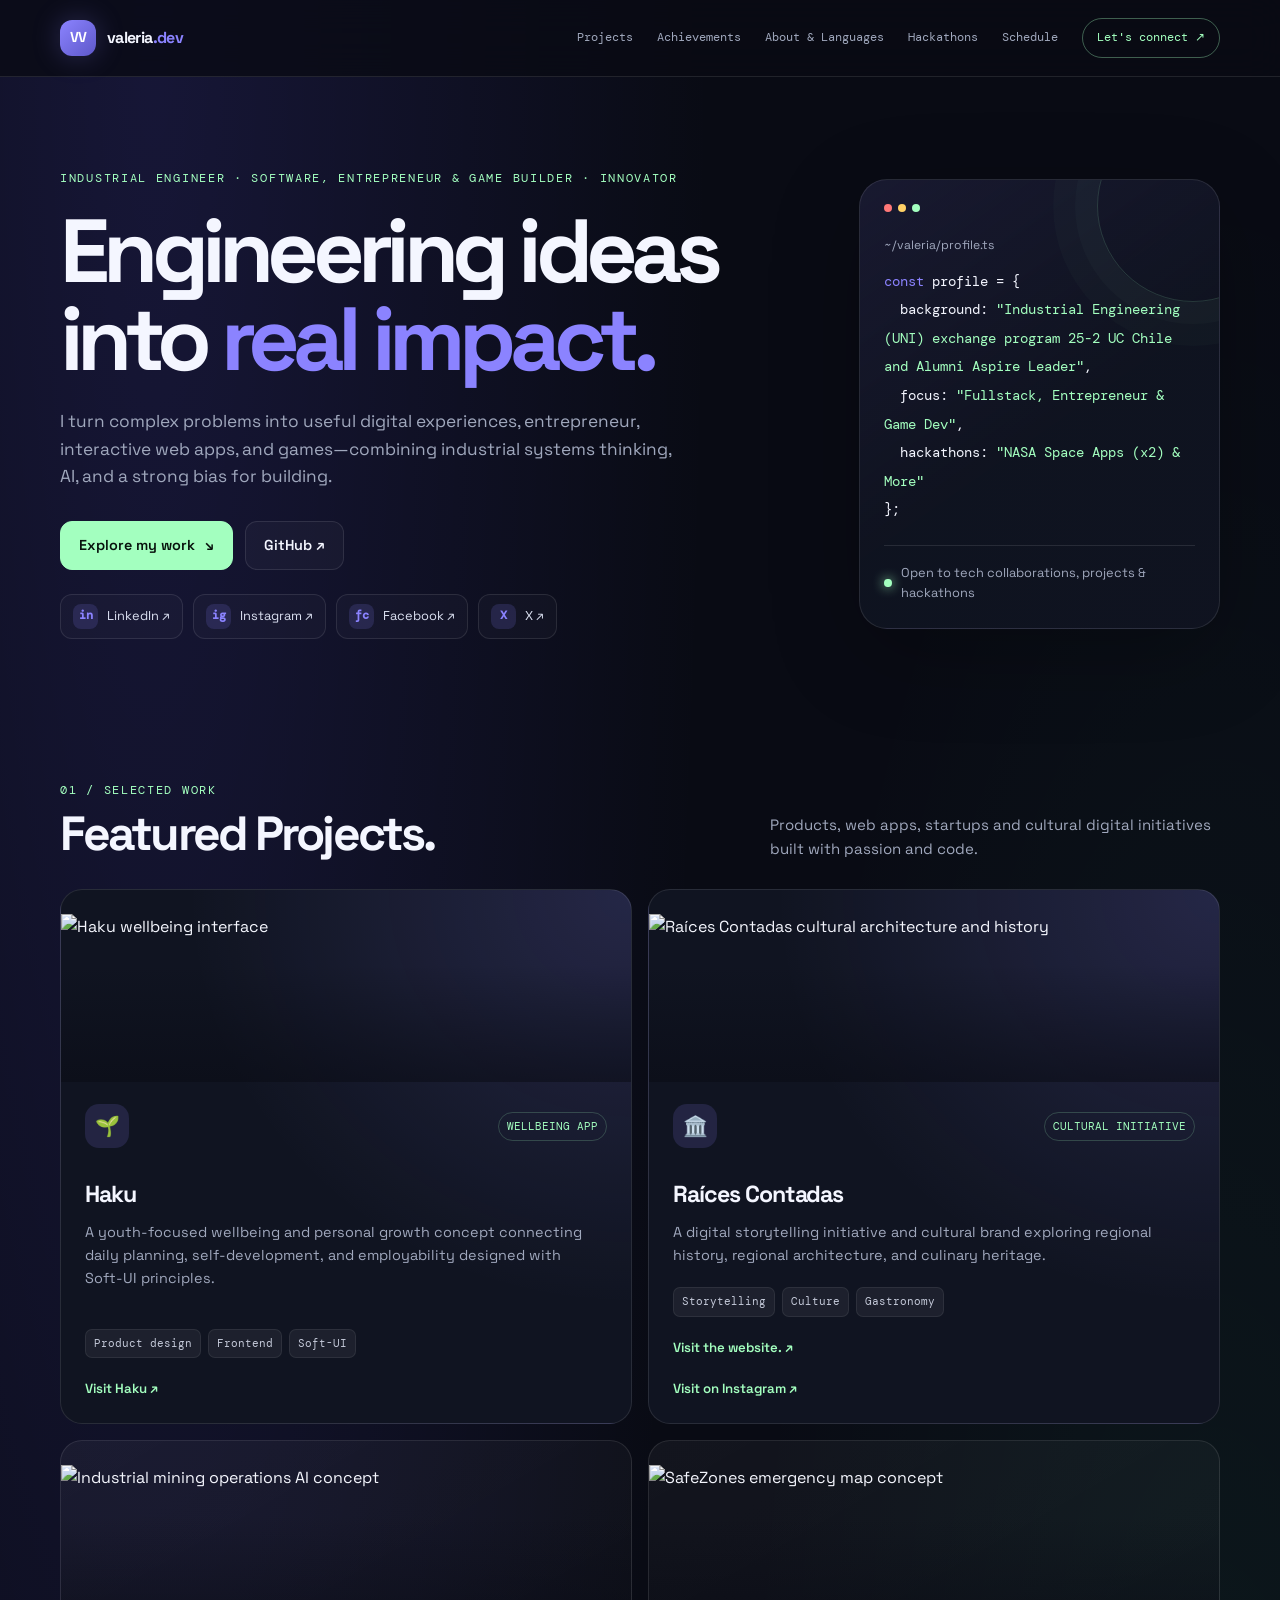
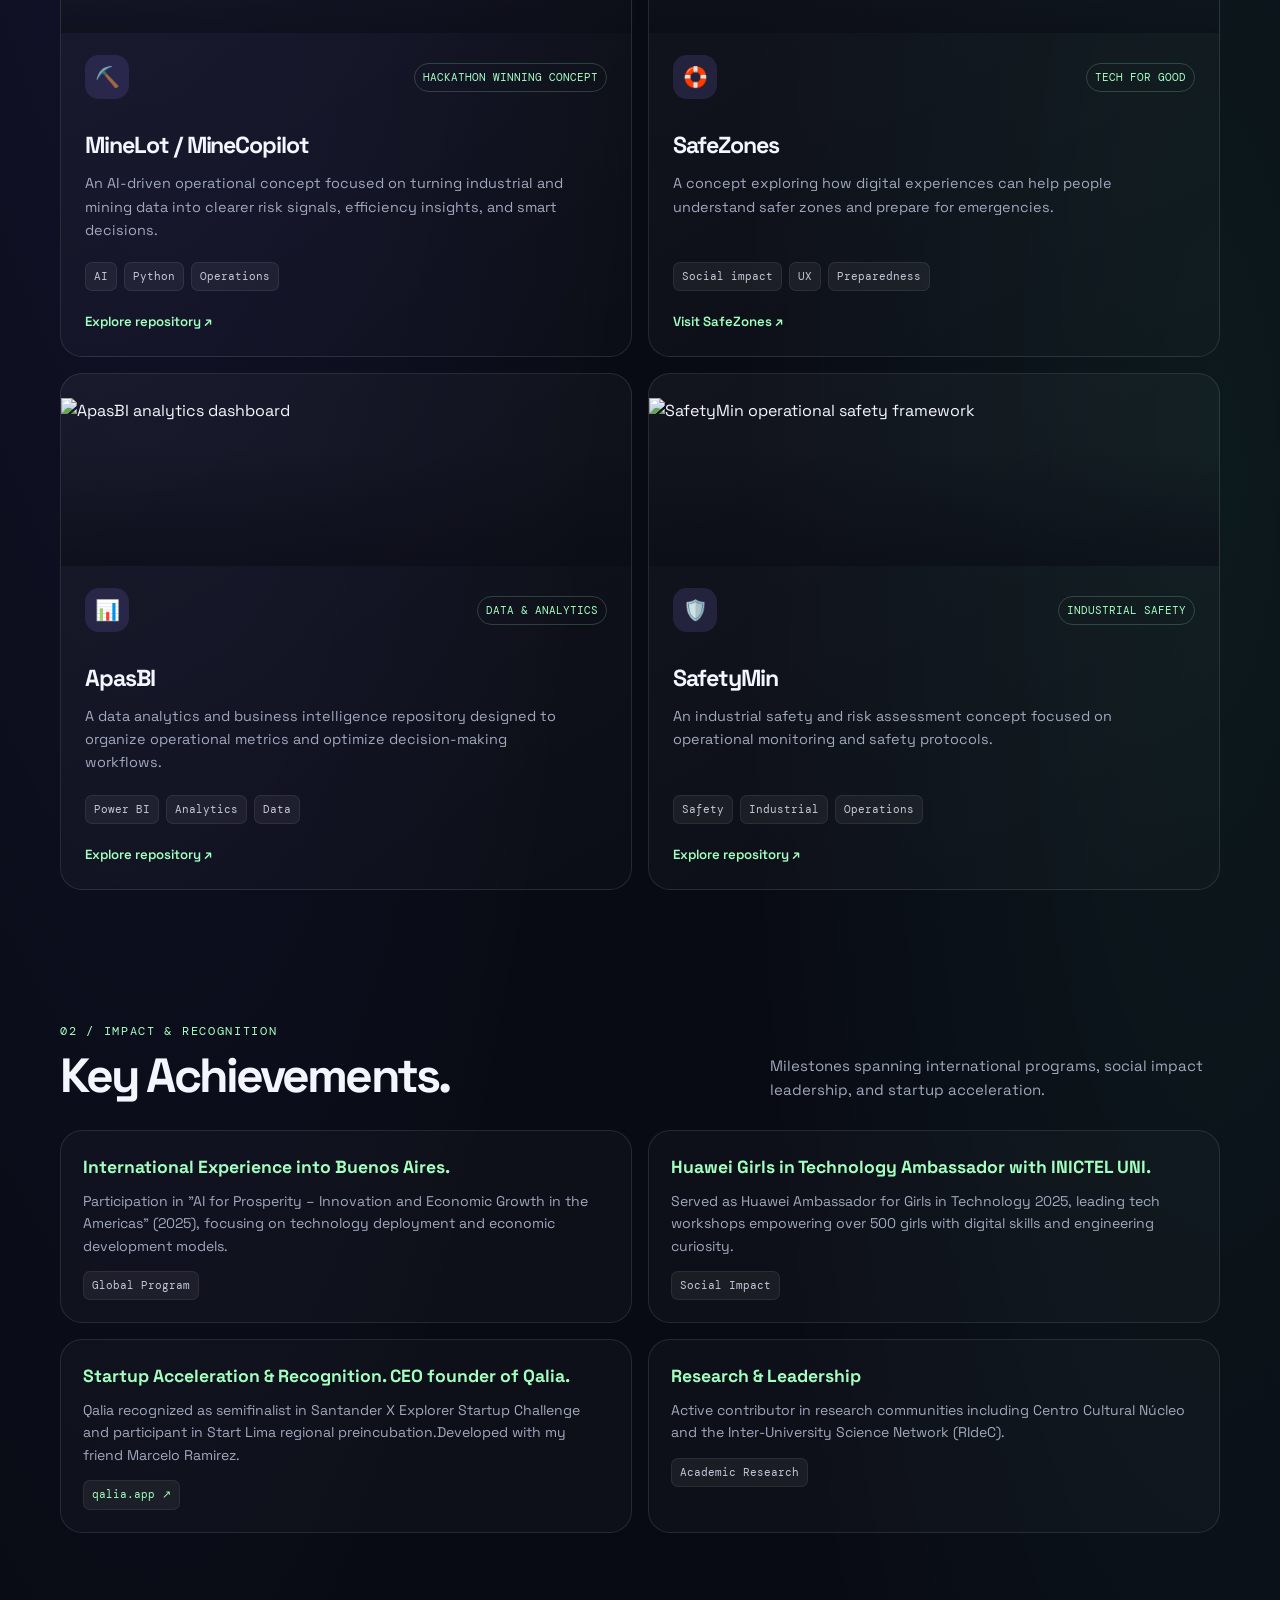
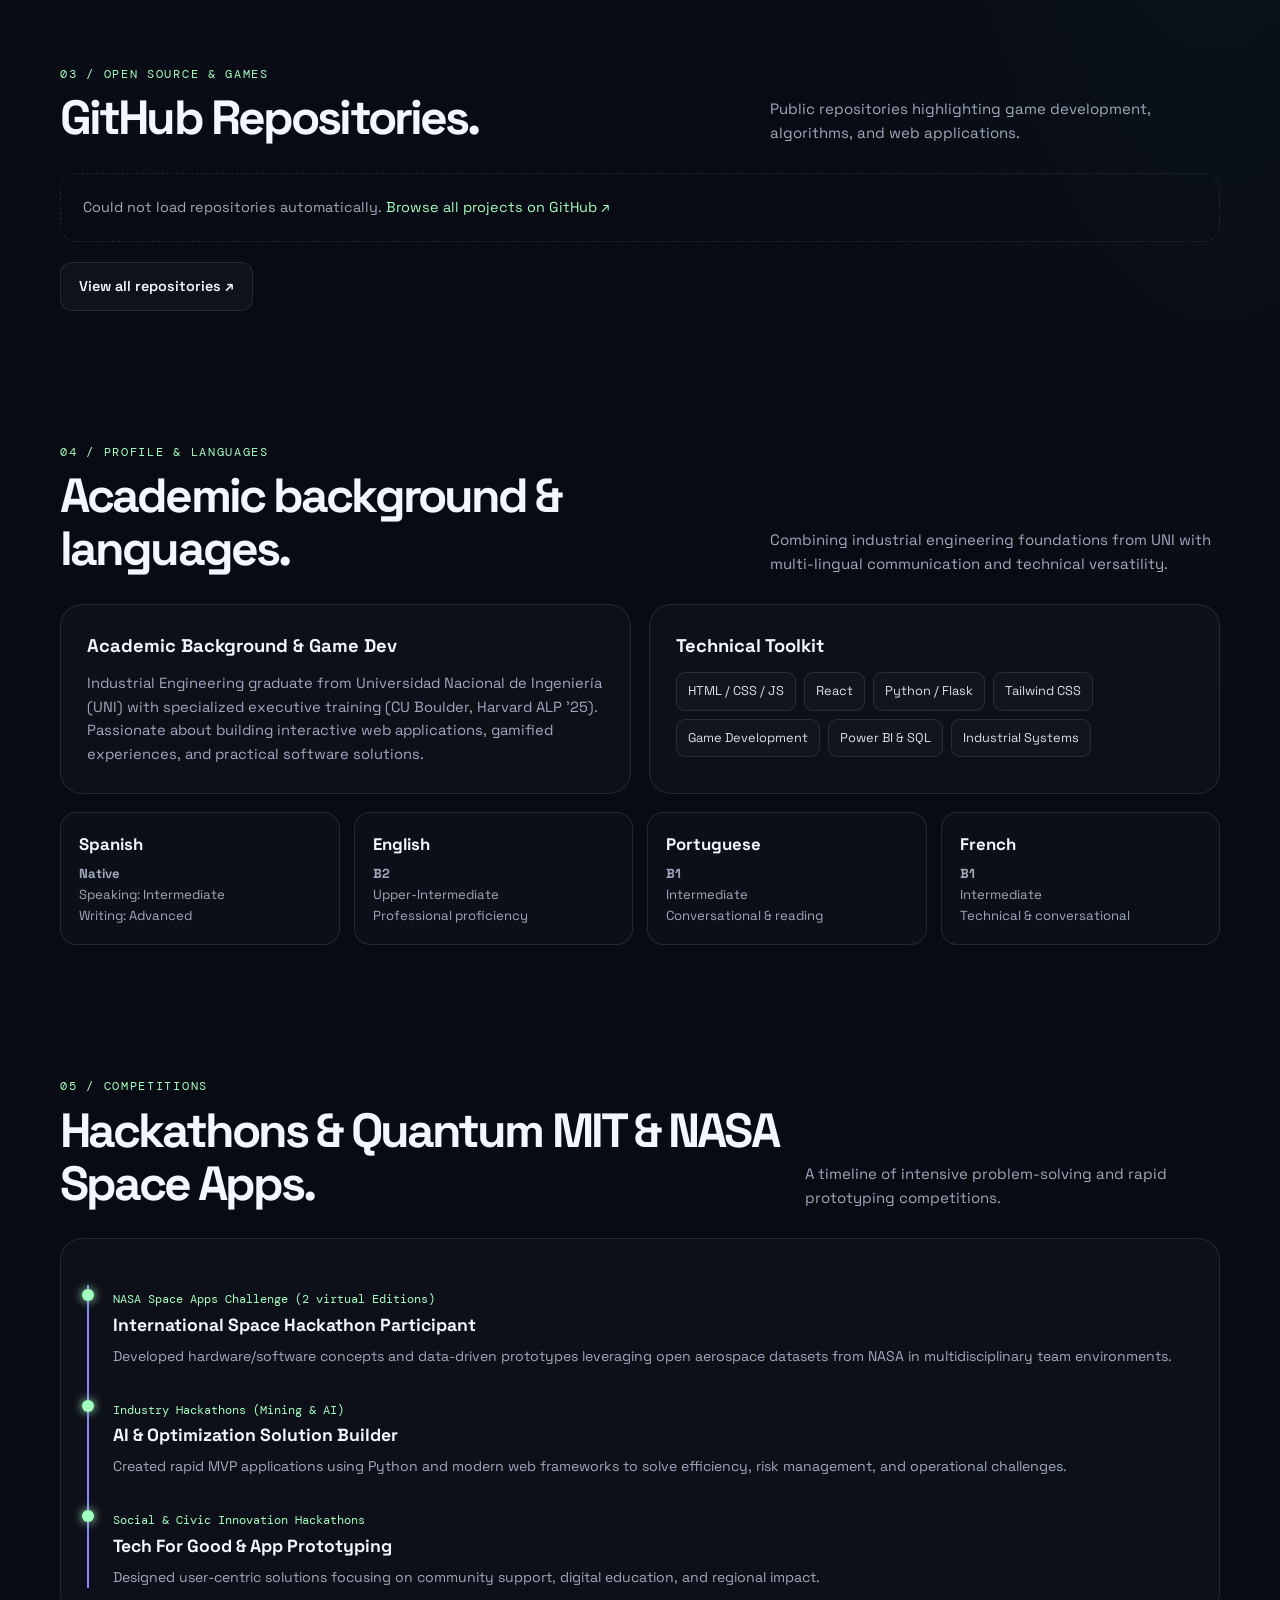
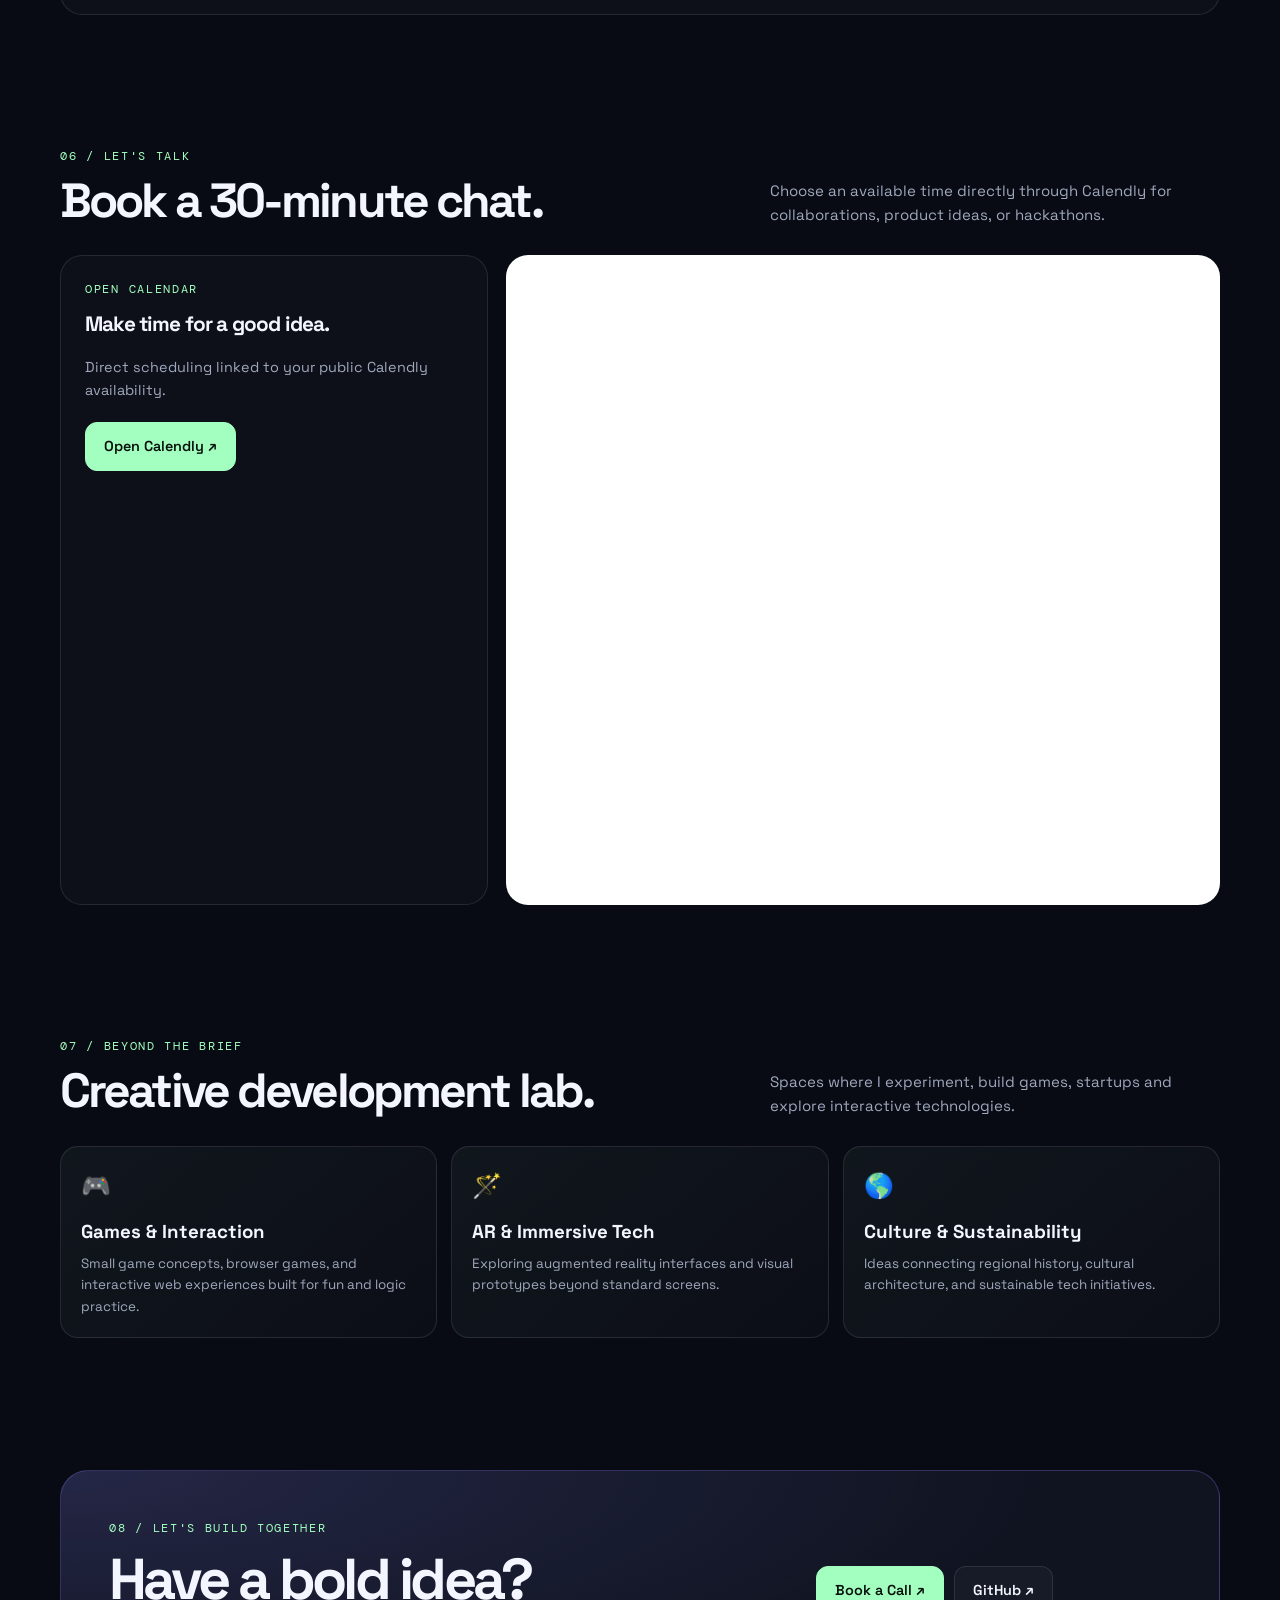
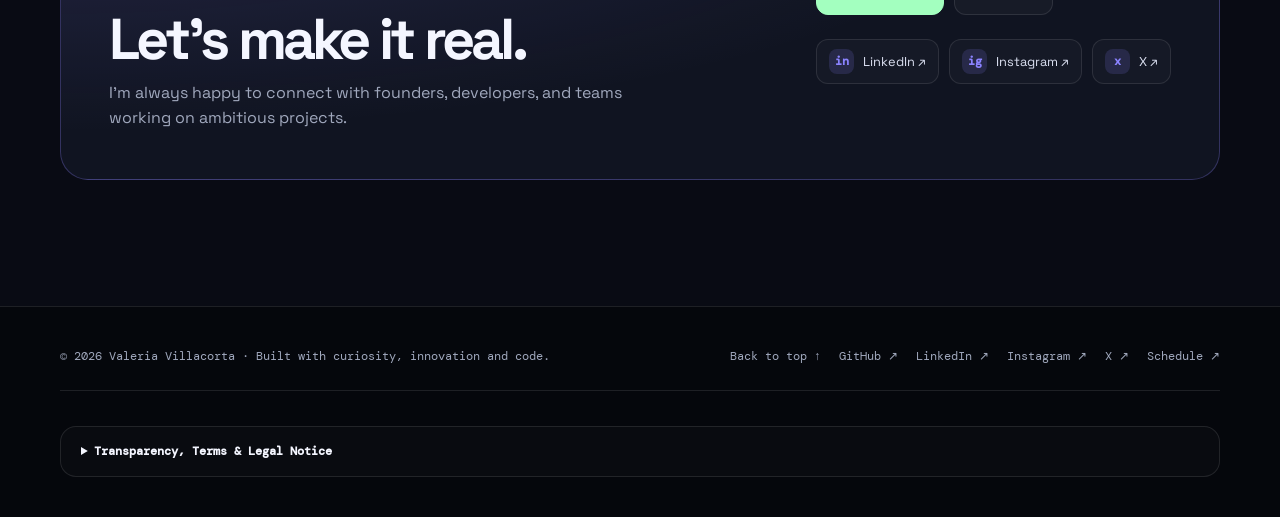
==== commit 288829fe: "Update index.html" ====
--- a/index.html
+++ b/index.html
@@ -86,7 +86,7 @@
       <aside class="hero-card reveal" aria-label="Developer profile card">
         <div class="terminal-top"><i></i><i></i><i></i></div>
         <div class="terminal-label">~/valeria/profile.ts</div>
-        <div class="terminal-code"><span class="code-purple">const</span> profile = {<br>&nbsp;&nbsp;background: <span class="code-green">"Industrial Engineering (UNI)"</span>,<br>&nbsp;&nbsp;focus: <span class="code-green">"Fullstack & Game Dev"</span>,<br>&nbsp;&nbsp;hackathons: <span class="code-green">"NASA Space Apps (x2) & More"</span><br>};</div>
+        <div class="terminal-code"><span class="code-purple">const</span> profile = {<br>&nbsp;&nbsp;background: <span class="code-green">"Industrial Engineering (UNI) exchange program 25-2 UC Chile and Alumni Aspire Leader"</span>,<br>&nbsp;&nbsp;focus: <span class="code-green">"Fullstack, Entrepreneur & Game Dev"</span>,<br>&nbsp;&nbsp;hackathons: <span class="code-green">"NASA Space Apps (x2) & More"</span><br>};</div>
         <div class="availability"><span class="dot"></span> Open to tech collaborations, projects & hackathons</div>
       </aside>
     </section>
@@ -113,7 +113,7 @@
           <h3>Raíces Contadas</h3>
           <p>A digital storytelling initiative and cultural brand exploring regional history, regional architecture, and culinary heritage.</p>
           <div class="tags"><span class="tag">Storytelling</span><span class="tag">Culture</span><span class="tag">Gastronomy</span></div>
-          <a class="project-link" href="https://raices-contadas.vercel.app/" target="_blank" rel="noopener noreferrer">Visit on Instagram ↗</a>
+          <a class="project-link" href="https://raices-contadas.vercel.app/" target="_blank" rel="noopener noreferrer">Visit the website. ↗</a>
           <a class="project-link" href="https://www.instagram.com/raices_contadas/" target="_blank" rel="noopener noreferrer">Visit on Instagram ↗</a>
         </article>
 
@@ -236,13 +236,13 @@
     <!-- LÍNEA DE TIEMPO DE HACKATHONS -->
     <section class="wrap" id="hackathons">
       <div class="section-head reveal">
-        <div><div class="eyebrow">05 / Competitions</div><h2>Hackathons & NASA Space Apps.</h2></div>
+        <div><div class="eyebrow">05 / Competitions</div><h2>Hackathons & Quantum MIT & NASA Space Apps.</h2></div>
         <p>A timeline of intensive problem-solving and rapid prototyping competitions.</p>
       </div>
       <div class="about-card reveal">
         <div class="timeline">
           <div class="timeline-item">
-            <span>NASA Space Apps Challenge (2 Editions)</span>
+            <span>NASA Space Apps Challenge (2 virtual Editions)</span>
             <h4>International Space Hackathon Participant</h4>
             <p>Developed hardware/software concepts and data-driven prototypes leveraging open aerospace datasets from NASA in multidisciplinary team environments.</p>
           </div>
@@ -285,7 +285,7 @@
     <section class="wrap" id="lab">
       <div class="section-head reveal">
         <div><div class="eyebrow">07 / Beyond the brief</div><h2>Creative development lab.</h2></div>
-        <p>Spaces where I experiment, build games, and explore interactive technologies.</p>
+        <p>Spaces where I experiment, build games, startups and explore interactive technologies.</p>
       </div>
       <div class="lab-grid">
         <article class="lab-item reveal">
